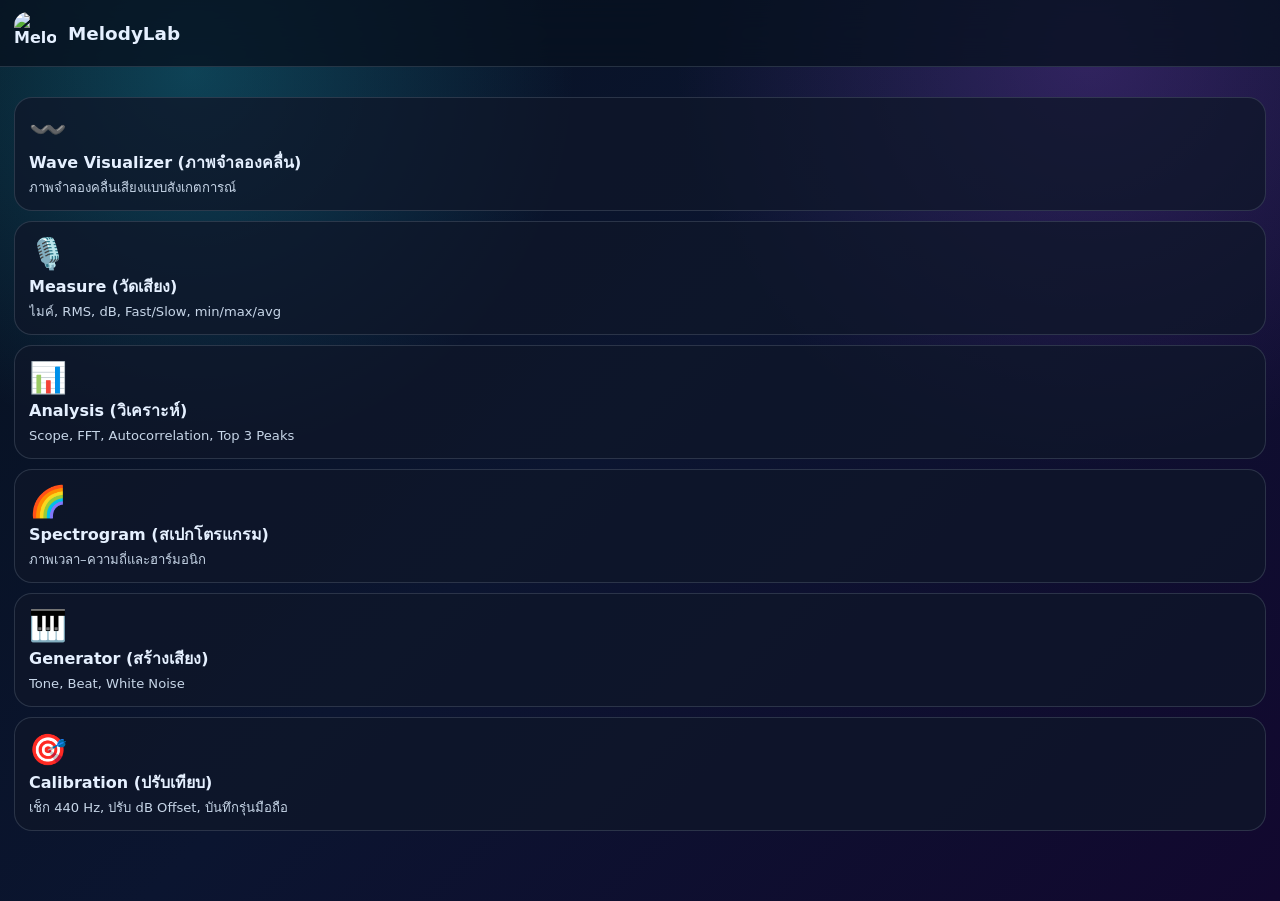
==== index.html @ 736d20c6 "Add files via upload" ====
<!DOCTYPE html><html lang="th"><head><meta charset="UTF-8"><meta name="viewport" content="width=device-width, initial-scale=1.0"><title>MelodyLab</title><meta name="description" content="MelodyLab ห้องทดลองเสียงและเก็บข้อมูล ด้วยมือถือ"><meta name="theme-color" content="#0f172a"><link rel="manifest" href="manifest.json"><link rel="icon" type="image/png" href="icon-192.png"><link rel="apple-touch-icon" href="icon-192.png"><link rel="stylesheet" href="style.css"></head><body class="homeOnly"><header><div class="wrap nav"><a class="brand" href="index.html"><img src="icon-192.png" alt="MelodyLab"><span>MelodyLab</span></a></div></header><main class="wrap"><section class="section homeMenu"><div class="menuGrid"><a class="menuItem" href="visualizer.html"><span class="icon">〰️</span><h3>Wave Visualizer (ภาพจำลองคลื่น)</h3><p>ภาพจำลองคลื่นเสียงแบบสังเกตการณ์</p></a><a class="menuItem" href="measure.html"><span class="icon">🎙️</span><h3>Measure (วัดเสียง)</h3><p>ไมค์, RMS, dB, Fast/Slow, min/max/avg</p></a><a class="menuItem" href="analysis.html"><span class="icon">📊</span><h3>Analysis (วิเคราะห์)</h3><p>Scope, FFT, Autocorrelation, Top 3 Peaks</p></a><a class="menuItem" href="spectrogram.html"><span class="icon">🌈</span><h3>Spectrogram (สเปกโตรแกรม)</h3><p>ภาพเวลา–ความถี่และฮาร์มอนิก</p></a><a class="menuItem" href="generator.html"><span class="icon">🎹</span><h3>Generator (สร้างเสียง)</h3><p>Tone, Beat, White Noise</p></a><a class="menuItem" href="calibration.html"><span class="icon">🎯</span><h3>Calibration (ปรับเทียบ)</h3><p>เช็ก 440 Hz, ปรับ dB Offset, บันทึกรุ่นมือถือ</p></a></div></section>
<section class="section" id="visualizer">
  <div class="sectionHead">
    <div>
      <h2>Sound Wave Visualizer (ภาพจำลองคลื่นเสียง)</h2>
      
    </div>
    <div class="actions">
      <button id="vizPlayBtn">เล่น</button>
      <button id="vizPauseBtn" class="secondary">หยุด</button>
      <button id="vizResetBtn" class="secondary">Reset</button>
      <button id="vizExportBtn" class="secondary">บันทึกภาพ PNG</button>
    </div>
  </div>
  <div class="visualizerGrid">
    <div class="card mainViz">
      <div class="vizModeBar">
        <button class="active" data-viz="longitudinal">Longitudinal</button>
        <button data-viz="pressure">Pressure</button>
        <button data-viz="displacementPressure">Displacement + Pressure</button>
        <button data-viz="speedSound">Speed of Sound Teaching</button>
        <button data-viz="superposition">Superposition</button>
        <button data-viz="beatsViz">Beats</button>
        <button data-viz="standingAir">Standing Wave</button>
        <button data-viz="resonanceViz">Resonance</button>
        <button data-viz="harmonicsViz">Harmonics / Timbre</button>
        <button data-viz="dopplerViz">Doppler</button>
      </div>
      <canvas id="visualizerCanvas" width="1200" height="520"></canvas>
      <div class="vizReadout">
        <div><label>Frequency f</label><b id="vizFreqOut">440 Hz</b></div>
        <div><label>Amplitude A</label><b id="vizAmpOut">0.70</b></div>
        <div><label>Wave Speed v</label><b id="vizSpeedOut">343 m/s</b></div>
        <div><label>Wavelength λ</label><b id="vizLambdaOut">0.78 m</b></div>
      </div>
    </div>

    <div class="card controlViz">
      <h3>Parameters</h3>
      <div class="field"><label>Frequency f (Hz)</label><input id="vizFreq" type="range" min="100" max="1000" step="10" value="440"></div>
      <div class="field"><label>Amplitude A</label><input id="vizAmp" type="range" min="0.1" max="1.0" step="0.05" value="0.70"></div>
      <div class="field"><label>Wave Speed v (m/s)</label><input id="vizSpeed" type="range" min="250" max="400" step="1" value="343"></div>
      <div class="field"><label>Phase / Time Speed</label><input id="vizTimeSpeed" type="range" min="0.1" max="3.0" step="0.1" value="1.0"></div>
      <div class="field"><label>Mode Setting</label>
        <select id="vizSubMode">
          <option value="closed">Air Column: closed-open</option>
          <option value="open">Air Column: open-open</option>
          <option value="sine">Timbre: sine</option>
          <option value="square">Timbre: square</option>
          <option value="sawtooth">Timbre: sawtooth</option>
        </select>
      </div>
      
    </div>
  </div>
</section>

<section class="section" id="measure"><div class="sectionHead"><div><h2><span id="micDot" class="statusDot"></span>Audio Measure & Settings (วัดเสียงและตั้งค่า)</h2><p class="sub">ตั้งค่าการวัด เลือก preset และบันทึกข้อมูลเสียงจริง</p></div></div><div class="card full"><div class="actions"><button id="startMic">🎙️ เปิดไมโครโฟน</button><button id="stopMic" class="secondary" disabled>หยุดไมค์</button><button id="captureBtn" class="good" disabled>บันทึกค่าปัจจุบัน</button><button id="autoLogBtn" class="secondary" disabled>เริ่ม Auto Log</button><button id="downloadBtn" class="secondary">ดาวน์โหลด CSV</button><button id="downloadExcelBtn" class="secondary">ดาวน์โหลด Excel</button><button id="clearBtn" class="warn">ล้างข้อมูล</button></div><p id="micStatus" class="note hidden"></p><div class="formGrid"><div class="field"><label>Preset การทดลอง</label><select id="preset"><option value="general">ทั่วไป</option><option value="tone">ส้อมเสียง/เสียงเดี่ยว</option><option value="voice">เสียงพูด</option><option value="beat">บีตส์</option><option value="resonance">ท่ออากาศ/การสั่นพ้อง</option><option value="doppler">ดอปเพลอร์</option><option value="environment">เสียงสิ่งแวดล้อม</option></select></div><div class="field"><label>ป้ายกำกับการทดลอง</label><input id="labelInput" placeholder="เช่น ส้อมเสียง 440 Hz"></div><div class="field"><label>Run / กลุ่มทดลอง</label><input id="runInput" value="Run 1"></div><div class="field teacherSetting"><label>FFT Size</label><select id="fftSize"><option>1024</option><option selected>2048</option><option>4096</option><option>8192</option></select></div><div class="field teacherSetting"><label>Smoothing</label><input id="smoothing" type="number" min="0" max="0.95" step="0.05" value="0.65"></div><div class="field"><label>Min Frequency (Hz)</label><input id="minFreq" type="number" value="50"></div><div class="field"><label>Max Frequency (Hz)</label><input id="maxFreq" type="number" value="5000"></div><div class="field"><label>dB Offset</label><input id="dbOffset" type="number" value="0" step="0.1"></div><div class="field"><label>dB Mode</label><select id="dbMode"><option value="fast">Fast</option><option value="slow">Slow</option></select></div><div class="field"><label>Auto Log Interval (s)</label><input id="logInterval" type="number" value="1" step="0.5"></div><div class="field"><label>History Length</label><input id="historyLength" type="number" value="220"></div></div></div><div class="readouts"><div class="readout"><label>ความถี่หลัก</label><strong id="mainFreqOut">-- Hz</strong></div><div class="readout"><label>FFT Peak</label><strong id="fftOut">-- Hz</strong></div><div class="readout"><label>Autocorrelation</label><strong id="autoOut">-- Hz</strong></div><div class="readout"><label>Period</label><strong id="periodOut">-- ms</strong></div><div class="readout"><label>dB</label><strong id="dbOut">-- dB</strong></div><div class="readout"><label>dB Min/Max/Avg</label><strong id="dbStatsOut">--</strong></div></div></section>
<section class="section" id="calibration">
  <div class="sectionHead">
    <div>
      <h2>Calibration Check (ตรวจสอบการปรับเทียบ)</h2>
      <p class="sub">ตรวจสอบความน่าเชื่อถือของมือถือแต่ละเครื่องก่อนเริ่มเก็บข้อมูลจริง</p>
    </div>
    <div class="actions">
      <button id="captureCalBtn" class="good" disabled>บันทึกผล Calibration</button>
      <button id="applyDbCalBtn" class="secondary">ตั้ง dB Offset จากค่าอ้างอิง</button>
      <button id="downloadCalBtn" class="secondary">ดาวน์โหลด Calibration CSV</button>
    </div>
  </div>
  <div class="grid">
    <div class="card side">
      <h3>1) ข้อมูลอุปกรณ์</h3>
      <div class="field"><label>รุ่นมือถือ</label><input id="deviceModel" placeholder="เช่น iPhone 13, Samsung A53"></div>
      <div class="field"><label>ระบบปฏิบัติการ</label><select id="deviceOS"><option>Android</option><option>iOS</option><option>อื่น ๆ</option></select></div>
      <div class="field"><label>เบราว์เซอร์</label><input id="browserName" placeholder="เช่น Chrome, Safari"></div>
      <div class="field"><label>ระยะห่างจากแหล่งเสียง</label><input id="calDistance" value="30 cm"></div>
      <p class="note compact">แนะนำให้ใช้มือถือเครื่องเดิมในแต่ละกลุ่มตลอดกิจกรรม และบันทึกข้อมูลอุปกรณ์ทุกครั้ง</p>
    </div>

    <div class="card side">
      <h3>2) เช็กความถี่อ้างอิง</h3>
      <div class="field"><label>Reference Frequency (Hz)</label><input id="refFreq" type="number" value="440" step="0.1"></div>
      <div class="field"><label>ค่าที่แอปอ่านได้ขณะนี้</label><input id="measuredFreqBox" readonly value="-- Hz"></div>
      <p>ความคลาดเคลื่อน: <span class="pill" id="freqErrorOut">--</span></p>
      <p class="small">ใช้กับ tone generator หรือส้อมเสียง เช่น 440 Hz เพื่อดูว่าเครื่องอ่านความถี่ใกล้เคียงเพียงใด</p>
    </div>

    <div class="card side">
      <h3>3) ปรับเทียบ dB Offset</h3>
      <div class="field"><label>Reference dB จากเครื่องอ้างอิง</label><input id="refDb" type="number" value="70" step="0.1"></div>
      <div class="field"><label>dB ที่แอปอ่านได้ขณะนี้</label><input id="measuredDbBox" readonly value="-- dB"></div>
      <p>Offset ที่ควรใช้: <span class="pill" id="dbCalOut">-- dB</span></p>
      <p class="small">ถ้าไม่มีเครื่องวัดเสียงจริง ให้ใช้ dB เพื่อเปรียบเทียบภายในกิจกรรมเดียวกันเท่านั้น</p>
    </div>

    <div class="card side">
      <h3>4) เสียงอ้างอิง 440 Hz</h3>
      <p class="sub">ใช้เปิดเสียงอ้างอิงเพื่อทดสอบมือถือแต่ละเครื่อง</p>
      <div class="actions"><button id="playCalTone">เล่น 440 Hz</button><button id="stopCalTone" class="secondary">หยุด</button></div>
      <p class="note compact">เปิดเสียงไม่ดังเกินไป และวางมือถือห่างจากลำโพงในระยะเท่ากันทุกกลุ่ม</p>
    </div>

    <div class="card full">
      <h3>Calibration Log</h3>
      <div class="tableWrap">
        <table>
          <thead><tr><th>เวลา</th><th>รุ่นมือถือ</th><th>OS</th><th>Browser</th><th>ระยะ</th><th>Ref Hz</th><th>Measured Hz</th><th>Error Hz</th><th>Error %</th><th>Ref dB</th><th>Measured dB</th><th>dB Offset</th></tr></thead>
          <tbody id="calBody"></tbody>
        </table>
      </div>
    </div>
  </div>
</section>

<section class="section" id="analysis"><div class="sectionHead"><div><h2>Acoustic Analysis (การวิเคราะห์เสียง)</h2><p class="sub">Scope, Spectrum, Autocorrelation, Frequency History, Peak Hold และ Top 3 Peaks</p></div><div class="actions"><button id="freezeBtn" class="secondary">Freeze Graph</button><button id="resetPeakBtn" class="secondary">Reset Peak Hold</button><button id="saveGraphsBtn" class="secondary">บันทึกกราฟ PNG</button></div></div><div class="grid"><div class="card wide"><h3>Audio Scope — รูปคลื่นตามเวลา</h3><canvas id="scopeCanvas" width="1000" height="260"></canvas></div><div class="card side"><h3>Audio Amplitude</h3><div class="meterBig" id="bigDb">--</div><p style="text-align:center"><span class="pill" id="dbLevel">รอการวัด</span></p><canvas id="ampCanvas" class="canvasSmall" width="600" height="200"></canvas></div><div class="card wide"><h3>Audio Spectrum — FFT + Peak Hold</h3><canvas id="spectrumCanvas" width="1000" height="260"></canvas></div><div class="card side"><h3>Top 3 Peaks</h3><p class="sub">ใช้กับเสียงหลายความถี่/ฮาร์มอนิก</p><ol id="topPeaks"><li>-- Hz</li><li>-- Hz</li><li>-- Hz</li></ol><h3>Audio Autocorrelation</h3><canvas id="autoCanvas" class="canvasSmall" width="600" height="200"></canvas></div><div class="card full"><h3>Frequency History</h3><canvas id="historyCanvas" width="1000" height="260"></canvas></div></div></section><section class="section" id="spectrogram"><div class="sectionHead"><div><h2>Spectrogram View (มุมมองสเปกโตรแกรม)</h2><p class="sub">ภาพเวลา–ความถี่ ใช้ดูฮาร์มอนิก เสียงพูด เครื่องดนตรี และดอปเพลอร์</p></div></div><div class="card full"><canvas id="spectrogramCanvas" class="spectrogram" width="1200" height="320"></canvas><p class="small">สีสว่าง = พลังงานเสียงมากในย่านความถี่นั้น</p></div></section><section class="section" id="generator"><div class="sectionHead"><div><h2>Signal Generator & Simulation (สร้างสัญญาณและการจำลอง)</h2><p class="sub">สร้างเสียงเพื่อใช้ทดลองและให้เครื่องมือวิเคราะห์ตรวจจับ</p></div></div><div class="grid"><div class="card third"><h3>🎹 Tone Generator</h3><div class="field"><label>ความถี่ (Hz)</label><input id="toneFreq" type="number" value="440"></div><div class="field"><label>ความดัง</label><input id="toneVol" type="range" min="0" max="0.35" step="0.01" value="0.06"></div><div class="field"><label>ชนิดคลื่น</label><select id="toneType"><option>sine</option><option>square</option><option>triangle</option><option>sawtooth</option></select></div><div class="actions"><button id="playTone">เล่น</button><button id="stopTone" class="secondary">หยุด</button></div></div><div class="card third"><h3>🎵 Beat Generator</h3><div class="field"><label>f₁ (Hz)</label><input id="beatF1" type="number" value="440"></div><div class="field"><label>f₂ (Hz)</label><input id="beatF2" type="number" value="444"></div><div class="field"><label>ความดัง</label><input id="beatVol" type="range" min="0" max="0.35" step="0.01" value="0.06"></div><p>Beat Frequency: <span class="pill" id="beatOut">-- Hz</span></p><canvas id="beatCanvas" class="canvasSmall" width="600" height="200"></canvas><div class="actions"><button id="playBeat">เล่น</button><button id="stopBeat" class="secondary">หยุด</button></div></div><div class="card third"><h3>🌫️ White Noise</h3><p class="sub">ใช้กับกิจกรรมการสั่นพ้องและการตอบสนองของท่อ/ขวด</p><div class="field"><label>ความดัง Noise</label><input id="noiseVol" type="range" min="0" max="0.25" step="0.01" value="0.03"></div><div class="actions"><button id="playNoise">เล่น</button><button id="stopNoise" class="secondary">หยุด</button></div><p class="note compact">ควรเปิดเสียงเบาและไม่จ่อหูนักเรียน</p></div></div></section><section class="section" id="resonance"><div class="sectionHead"><div><h2>Standing Wave & Resonance (คลื่นนิ่งและการสั่นพ้อง)</h2><p class="sub">เครื่องมือช่วยออกแบบการทดลองคลื่นนิ่งและการสั่นพ้องในท่ออากาศ</p></div></div><div class="grid"><div class="card side"><h3>ตั้งค่าท่อ</h3><div class="field"><label>ชนิดท่อ</label><select id="resMode"><option value="closed">ท่อปลายปิด 1 ด้าน</option><option value="open">ท่อปลายเปิด 2 ด้าน</option></select></div><div class="field"><label>อัตราเร็วเสียง v (m/s)</label><input id="resV" type="number" value="343"></div><div class="field"><label>ความยาวท่อ L (m)</label><input id="resL" type="number" value="0.25" step="0.01"></div><p>ความถี่มูลฐาน: <span class="pill" id="resOut">-- Hz</span></p><p>ฮาร์มอนิกที่คาดได้: <span class="pill" id="harmonicsOut">--</span></p></div><div class="card wide"><h3>Resonance Peaks — ค่าที่คาดจากทฤษฎี</h3><canvas id="resonanceCanvas" width="1000" height="260"></canvas></div></div></section><section class="section" id="session"><div class="sectionHead"><div><h2>Data Export Center (ศูนย์ส่งออกข้อมูล)</h2><p class="sub">บันทึกข้อมูลดิบ เลือกคอลัมน์ และส่งออก CSV/Excel เพื่อให้นักเรียนนำไปวิเคราะห์เอง</p></div><div class="actions"><button id="saveSettingsBtn" class="secondary">Save Settings</button><button id="resetSettingsBtn" class="secondary">Reset Settings</button><button id="configLinkBtn" class="secondary">Copy Config Link</button></div></div><div class="grid"><div class="card full"><h3>เลือกคอลัมน์ Export</h3><div class="toggle" id="columnToggles"></div></div><div class="card full"><h3>Data Log</h3><div class="tableWrap"><table><thead><tr id="logHead"></tr></thead><tbody id="logBody"></tbody></table></div></div></div></section></main><script src="app.js"></script></body></html>
---- style.css ----
:root{--bg:#06111f;--panel:#0f172a;--text:#e5f0ff;--muted:#9fb3c8;--line:rgba(148,163,184,.22);--cyan:#22d3ee;--blue:#3b82f6;--purple:#a855f7;--green:#34d399;--yellow:#fbbf24;--red:#fb7185;--radius:22px}*{box-sizing:border-box}html{scroll-behavior:smooth}body{margin:0;font-family:"Sarabun","Noto Sans Thai",system-ui,-apple-system,BlinkMacSystemFont,"Segoe UI",sans-serif;color:var(--text);background:radial-gradient(circle at 15% 8%,rgba(34,211,238,.25),transparent 28%),radial-gradient(circle at 85% 6%,rgba(168,85,247,.24),transparent 30%),linear-gradient(135deg,#06111f 0%,#0b1530 48%,#12082f 100%);min-height:100vh}a{color:inherit}.wrap{width:min(1280px,calc(100% - 28px));margin:0 auto}header{position:sticky;top:0;z-index:60;backdrop-filter:blur(18px);background:rgba(7,17,31,.78);border-bottom:1px solid var(--line)}.nav{display:flex;align-items:center;justify-content:space-between;gap:12px;padding:12px 0}.brand{display:flex;align-items:center;gap:12px;font-weight:900;text-decoration:none}.brand img{width:42px;height:42px;border-radius:14px}.brand span{font-size:1.15rem}.navlinks{display:flex;gap:7px;flex-wrap:wrap;justify-content:flex-end}.navlinks a{text-decoration:none;padding:8px 10px;border:1px solid transparent;border-radius:999px;color:#c7d6e8;font-size:.88rem}.navlinks a:hover{border-color:var(--line);background:rgba(255,255,255,.06)}.hero{padding:30px 0 16px}.badge{display:inline-flex;align-items:center;gap:8px;border:1px solid rgba(34,211,238,.34);background:rgba(34,211,238,.08);color:#bdf6ff;border-radius:999px;padding:8px 12px;font-weight:800}h1{font-size:clamp(2rem,4.5vw,4.2rem);line-height:1.04;margin:14px 0 10px}h2{font-size:clamp(1.3rem,2.4vw,2rem);margin:0 0 6px}h3{margin:0 0 10px;font-size:1.13rem}.grad{background:linear-gradient(90deg,var(--cyan),#93c5fd,#f0abfc);-webkit-background-clip:text;background-clip:text;color:transparent}.lead{font-size:1.03rem;color:#c9d7e8;line-height:1.7;margin:0 0 12px}.sub,.small{color:var(--muted);line-height:1.6}.section{padding:16px 0}.sectionHead{display:flex;align-items:end;justify-content:space-between;gap:14px;margin-bottom:10px}.grid{display:grid;grid-template-columns:repeat(12,1fr);gap:14px}.card{grid-column:span 6;border:1px solid var(--line);background:linear-gradient(180deg,rgba(255,255,255,.08),rgba(255,255,255,.035));border-radius:var(--radius);padding:16px;box-shadow:0 14px 42px rgba(0,0,0,.22)}.card.full{grid-column:1/-1}.card.wide{grid-column:span 8}.card.side{grid-column:span 4}.card.third{grid-column:span 4}.actions{display:flex;gap:9px;flex-wrap:wrap;align-items:center}button,.btn{border:none;cursor:pointer;font:inherit;font-weight:850;border-radius:13px;padding:11px 14px;color:white;background:linear-gradient(135deg,var(--blue),var(--purple));box-shadow:0 12px 28px rgba(59,130,246,.22);text-decoration:none;display:inline-flex;align-items:center;gap:7px}button.secondary{background:rgba(255,255,255,.07);border:1px solid var(--line);box-shadow:none;color:#dbeafe}button.good{background:linear-gradient(135deg,#10b981,#22c55e)}button.warn{background:linear-gradient(135deg,#f97316,#ef4444)}button:disabled{opacity:.55;cursor:not-allowed}.menuGrid{display:grid;grid-template-columns:repeat(5,1fr);gap:12px;margin-top:10px}.menuItem{display:block;text-decoration:none;border:1px solid var(--line);background:rgba(15,23,42,.76);border-radius:20px;padding:16px;transition:.18s}.menuItem:hover{transform:translateY(-3px);border-color:rgba(34,211,238,.42)}.menuItem .icon{font-size:1.7rem;display:block;margin-bottom:6px}.menuItem p{color:#c7d6e8;line-height:1.55;margin:0;font-size:.92rem}canvas{width:100%;height:220px;background:#020617;border:1px solid rgba(148,163,184,.18);border-radius:16px;display:block}.canvasSmall{height:160px}.spectrogram{height:280px}.readouts{display:grid;grid-template-columns:repeat(6,1fr);gap:9px;margin:10px 0}.readout{padding:11px;border-radius:15px;background:rgba(2,6,23,.55);border:1px solid var(--line)}.readout label{font-size:.8rem;color:var(--muted);display:block}.readout strong{font-size:1.08rem}input,textarea,select{width:100%;border:1px solid var(--line);border-radius:12px;padding:10px 11px;background:rgba(2,6,23,.5);color:#e5f0ff;font:inherit;outline:none}.field label{display:block;margin:0 0 6px;color:#b8c7dc;font-weight:750;font-size:.92rem}.formGrid{display:grid;grid-template-columns:repeat(4,1fr);gap:10px}.pill{display:inline-flex;border-radius:999px;padding:5px 9px;background:rgba(34,211,238,.1);color:#cffafe;font-weight:850}.note{border-left:4px solid var(--cyan);padding:11px 13px;border-radius:13px;background:rgba(34,211,238,.08);color:#d8f7ff;line-height:1.65}.statusDot{display:inline-block;width:10px;height:10px;border-radius:50%;background:#64748b;margin-right:8px}.statusDot.on{background:#34d399;box-shadow:0 0 18px rgba(52,211,153,.7)}.tableWrap{overflow:auto;border:1px solid var(--line);border-radius:16px}table{width:100%;border-collapse:collapse}th,td{padding:9px 10px;border-bottom:1px solid var(--line);text-align:left;vertical-align:top;white-space:nowrap}th{background:rgba(34,211,238,.08);color:#cffafe}td{color:#d6e4f7}.meterBig{font-size:clamp(2rem,5vw,4.2rem);font-weight:900;line-height:1;text-align:center}.footer{padding:34px 0 46px;color:#9fb3c8;text-align:center}.toggle{display:flex;gap:7px;flex-wrap:wrap}.toggle button{padding:8px 11px}.toggle button.active{background:linear-gradient(135deg,var(--blue),var(--purple));border:none}.compact{font-size:.9rem}.hidden{display:none!important}@media(max-width:1100px){.menuGrid{grid-template-columns:1fr 1fr}.card,.card.wide,.card.side,.card.third{grid-column:1/-1}.readouts,.formGrid{grid-template-columns:1fr 1fr}.nav{align-items:flex-start;flex-direction:column}.navlinks{justify-content:flex-start}}@media(max-width:660px){.menuGrid{grid-template-columns:1fr}.readouts,.formGrid{grid-template-columns:1fr}canvas{height:190px}.spectrogram{height:230px}}
.visualizerGrid{display:grid;grid-template-columns:repeat(12,1fr);gap:14px}
.visualizerGrid .mainViz{grid-column:span 8}
.visualizerGrid .controlViz{grid-column:span 4}
.vizModeBar{display:flex;gap:8px;flex-wrap:wrap;margin:10px 0}
.vizModeBar button{padding:8px 10px;font-size:.92rem}
.vizModeBar button.active{background:linear-gradient(135deg,var(--blue),var(--purple));border:none}
.vizReadout{display:grid;grid-template-columns:repeat(4,1fr);gap:8px;margin-top:10px}
.vizReadout div{border:1px solid var(--line);background:rgba(2,6,23,.55);border-radius:12px;padding:10px}
.vizReadout label{display:block;color:var(--muted);font-size:.78rem}
.vizReadout b{font-size:1rem}
@media(max-width:1100px){.visualizerGrid .mainViz,.visualizerGrid .controlViz{grid-column:1/-1}.vizReadout{grid-template-columns:1fr 1fr}}
@media(max-width:660px){.vizReadout{grid-template-columns:1fr}}

.cleanHero{
  padding:8px 0 0;
  min-height:0;
}
.cleanHero:empty{
  display:none;
}


/* v5.8 clean home header */
.nav{
  justify-content:flex-start !important;
}
.navlinks{
  display:none !important;
}
.brand{
  gap:12px;
}
.brand span{
  max-width:none;
}

/* ให้หน้าแรกเป็นหน้าเมนูหลักแบบจบใน 1 หน้าจอมากขึ้น */
.homeMenu{
  min-height: calc(100vh - 110px);
  padding-top: 14px;
  padding-bottom: 22px;
  display:block;
}

.homeMenu .menuGrid{
  align-content:start;
}

/* ลดระยะบนลงเล็กน้อยให้เหมือนภาพ */
main.wrap{
  padding-top: 10px;
}


/* v5.9 phyphox-style page navigation */
.homeOnly main > section:not(.homeMenu){
  display:none !important;
}
.homeOnly .homeMenu{
  min-height:calc(100vh - 110px);
  padding-top:18px;
}
.detailPage main > section{
  display:none !important;
}
.detailPage main > section.activeDetail{
  display:block !important;
  min-height:calc(100vh - 90px);
  padding-top:18px;
}
.detailPage .detailNav{
  gap:10px;
}
.backBtn{
  width:42px;
  height:42px;
  border:0;
  border-radius:999px;
  background:rgba(255,255,255,.08);
  color:#eaf6ff;
  font-size:26px;
  line-height:1;
  cursor:pointer;
}
.backBtn:hover{
  background:rgba(255,255,255,.14);
}
.detailPage .brand span{
  font-size:1.08rem;
}
.detailPage .brand img{
  width:40px;
  height:40px;
}
.detailPage .menuGrid,
.detailPage .homeMenu{
  display:none !important;
}
@media(max-width:760px){
  .detailPage .brand span{
    font-size:.96rem;
    line-height:1.25;
  }
  .backBtn{
    width:38px;
    height:38px;
    font-size:24px;
  }
}


/* v5.10 embedded export */
.localExportCard{
  margin-top:14px;
}
.localExportCard .sub{
  margin-top:0;
}
.localLogWrap{
  margin-top:12px;
  max-height:260px;
}


/* v5.11 topic-by-topic workflow */
.topicByTopicNote{
  margin:0 0 14px;
  padding:10px 14px;
  border-radius:14px;
  border:1px solid rgba(34,211,238,.35);
  background:rgba(34,211,238,.08);
  color:#d8f7ff;
  font-weight:700;
}
.localExportCard h3{
  margin-bottom:6px;
}
.localExportCard .localLogWrap{
  margin-top:12px;
}


/* v5.12 Mobile-fit home layout */
.homeOnly .homeMenu{
  min-height:calc(100dvh - 76px);
  height:calc(100dvh - 76px);
  overflow:hidden;
  padding-top:10px;
  padding-bottom:10px;
}
.homeOnly .topicByTopicNote{
  margin:0 0 10px;
  padding:8px 12px;
  font-size:.88rem;
  line-height:1.35;
}
.homeOnly .menuGrid{
  display:grid;
  grid-template-columns:repeat(4,minmax(0,1fr));
  gap:10px;
  align-content:start;
}
.homeOnly .menuItem{
  min-height:118px;
  padding:14px;
  border-radius:18px;
}
.homeOnly .menuItem .icon{
  font-size:1.9rem;
  margin-bottom:6px;
}
.homeOnly .menuItem h3{
  font-size:1rem;
  line-height:1.18;
  margin:0 0 6px;
}
.homeOnly .menuItem p{
  font-size:.82rem;
  line-height:1.3;
  margin:0;
  display:-webkit-box;
  -webkit-line-clamp:2;
  -webkit-box-orient:vertical;
  overflow:hidden;
}

@media(max-width:760px){
  .homeOnly header .nav{
    padding-top:8px;
    padding-bottom:8px;
  }
  .homeOnly .brand img{
    width:34px;
    height:34px;
    border-radius:10px;
  }
  .homeOnly .brand span{
    font-size:.95rem;
  }
  .homeOnly main.wrap{
    padding-top:4px;
  }
  .homeOnly .homeMenu{
    min-height:calc(100dvh - 58px);
    height:calc(100dvh - 58px);
    padding-top:6px;
    padding-bottom:8px;
  }
  .homeOnly .topicByTopicNote{
    margin:0 0 6px;
    padding:6px 8px;
    font-size:.70rem;
    line-height:1.25;
    border-radius:10px;
  }
  .homeOnly .menuGrid{
    grid-template-columns:repeat(2,minmax(0,1fr));
    gap:7px;
  }
  .homeOnly .menuItem{
    min-height:74px;
    padding:7px 8px;
    border-radius:12px;
  }
  .homeOnly .menuItem .icon{
    font-size:1.25rem;
    margin-bottom:2px;
  }
  .homeOnly .menuItem h3{
    font-size:.78rem;
    line-height:1.12;
    margin:0 0 2px;
  }
  .homeOnly .menuItem p{
    font-size:.62rem;
    line-height:1.12;
    -webkit-line-clamp:2;
  }
}

@media(max-width:380px){
  .homeOnly .topicByTopicNote{
    font-size:.66rem;
    padding:5px 7px;
  }
  .homeOnly .menuGrid{
    gap:6px;
  }
  .homeOnly .menuItem{
    min-height:68px;
    padding:6px 7px;
  }
  .homeOnly .menuItem .icon{
    font-size:1.15rem;
  }
  .homeOnly .menuItem h3{
    font-size:.72rem;
  }
  .homeOnly .menuItem p{
    font-size:.58rem;
  }
}

.homeOnly .menuItem{
    min-height:69px;
  }
}

.homeOnly .menuItem p{
    display:none;
  }
}


/* v5.13 MelodyLab branding */
.topicByTopicNote b{
  font-size:1.02em;
}
.topicByTopicNote span{
  opacity:.9;
  font-weight:600;
}


/* v5.14 orientation-consistent mobile layout */
/* ใช้ layout เดียวกันทั้งมือถือแนวตั้งและแนวนอน ลดปัญหาค่าหรือข้อมูลที่แสดงไม่ตรงกัน */
@media (hover:none) and (pointer:coarse), (max-width:900px){
  .homeOnly .homeMenu{
    height:auto !important;
    min-height:calc(100dvh - 58px);
    overflow:visible !important;
    padding-top:6px;
    padding-bottom:10px;
  }

  .homeOnly .topicByTopicNote{
    display:block !important;
    margin:0 0 6px;
    padding:6px 8px;
    font-size:.70rem;
    line-height:1.25;
    border-radius:10px;
  }

  .homeOnly .menuGrid{
    grid-template-columns:repeat(2,minmax(0,1fr)) !important;
    gap:7px !important;
  }

  .homeOnly .menuItem{
    min-height:74px !important;
    padding:7px 8px !important;
    border-radius:12px !important;
  }

  .homeOnly .menuItem .icon{
    font-size:1.25rem !important;
    margin-bottom:2px !important;
  }

  .homeOnly .menuItem h3{
    font-size:.78rem !important;
    line-height:1.12 !important;
    margin:0 0 2px !important;
  }

  .homeOnly .menuItem p{
    display:-webkit-box !important;
    font-size:.62rem !important;
    line-height:1.12 !important;
    -webkit-line-clamp:2 !important;
    -webkit-box-orient:vertical !important;
    overflow:hidden !important;
  }

  .readouts,
  .formGrid,
  .vizReadout{
    grid-template-columns:repeat(2,minmax(0,1fr)) !important;
  }
}

/* มือถือแนวนอน: ใช้สัดส่วนเดียวกับแนวตั้ง แต่ลดความสูงการ์ดเล็กน้อยโดยไม่ซ่อนข้อมูลสำคัญ */
@media (orientation: landscape) and (hover:none) and (pointer:coarse){
  .homeOnly header .nav{
    padding-top:6px;
    padding-bottom:6px;
  }

  .homeOnly .brand img{
    width:32px;
    height:32px;
  }

  .homeOnly .brand span{
    font-size:.92rem;
  }

  .homeOnly .topicByTopicNote{
    font-size:.66rem;
    padding:5px 8px;
    margin-bottom:5px;
  }

  .homeOnly .menuGrid{
    grid-template-columns:repeat(2,minmax(0,1fr)) !important;
    gap:6px !important;
  }

  .homeOnly .menuItem{
    min-height:62px !important;
    padding:6px 8px !important;
  }

  .homeOnly .menuItem .icon{
    font-size:1.10rem !important;
    margin-bottom:1px !important;
  }

  .homeOnly .menuItem h3{
    font-size:.70rem !important;
    line-height:1.08 !important;
  }

  .homeOnly .menuItem p{
    display:-webkit-box !important;
    font-size:.54rem !important;
    line-height:1.08 !important;
    -webkit-line-clamp:2 !important;
  }
}

/* หน้าทดลอง: ให้ canvas และตารางอ่านได้สม่ำเสมอเมื่อหมุนจอ */
@media (max-width:900px){
  canvas{
    max-width:100%;
  }
  .visualizerGrid .mainViz,
  .visualizerGrid .controlViz,
  .card,
  .card.wide,
  .card.side,
  .card.third,
  .card.quarter{
    grid-column:1/-1;
  }
}


/* v5.15 clean home text */
.footer{
  display:none !important;
}
.topicByTopicNote{
  display:none !important;
}


/* v5.16 home one-column layout */
.homeOnly .menuGrid{
  grid-template-columns: 1fr !important;
}
.homeOnly .menuItem{
  width: 100%;
}

/* มือถือและจอเล็ก: ให้เรียงลงมา 1 คอลัมน์ชัดเจน */
@media (max-width: 900px){
  .homeOnly .menuGrid{
    grid-template-columns: 1fr !important;
    gap: 10px !important;
  }
  .homeOnly .menuItem{
    min-height: 88px !important;
    padding: 10px 12px !important;
  }
  .homeOnly .menuItem .icon{
    font-size: 1.35rem !important;
  }
  .homeOnly .menuItem h3{
    font-size: .9rem !important;
    line-height: 1.18 !important;
    margin-bottom: 4px !important;
  }
  .homeOnly .menuItem p{
    font-size: .72rem !important;
    line-height: 1.2 !important;
    display: -webkit-box !important;
    -webkit-line-clamp: 2 !important;
    -webkit-box-orient: vertical !important;
    overflow: hidden !important;
  }
  .homeOnly .homeMenu{
    height: auto !important;
    overflow: visible !important;
  }
}


/* v5.17 visualizer subpages */
.visualizerMenuPage .visualizerSubGrid{
  grid-template-columns:1fr !important;
  gap:10px !important;
}
.visualizerMenuPage .vizSubItem{
  min-height:88px !important;
  padding:12px 14px !important;
}
.visualizerMenuPage .vizSubItem .icon{
  font-size:1.35rem !important;
}
.visualizerMenuPage .vizSubItem h3{
  font-size:.98rem !important;
  line-height:1.18 !important;
}
.visualizerMenuPage .vizSubItem p{
  font-size:.78rem !important;
  line-height:1.25 !important;
}
.vizSingleModeLabel{
  display:inline-flex;
  align-items:center;
  gap:8px;
  padding:8px 12px;
  margin-bottom:10px;
  border-radius:14px;
  background:rgba(99,102,241,.18);
  border:1px solid rgba(129,140,248,.35);
  color:#eaf2ff;
  font-weight:800;
}
.visualizerSinglePage .visualizerGrid{
  grid-template-columns:1fr !important;
}
.visualizerSinglePage .mainViz,
.visualizerSinglePage .controlViz{
  grid-column:1/-1 !important;
}
@media(min-width:900px){
  .visualizerSinglePage .visualizerGrid{
    grid-template-columns:2fr 1fr !important;
  }
  .visualizerSinglePage .mainViz{
    grid-column:span 2 !important;
  }
  .visualizerSinglePage .controlViz{
    grid-column:span 1 !important;
  }
}






/* v5.19 visualizer real player bar */
.visualizerSinglePage .sectionHead .actions{
  display:none !important;
}
.vizPlayerBar{
  display:grid;
  grid-template-columns:1fr auto 1fr;
  align-items:center;
  gap:10px;
  margin:14px 0 6px;
  padding:10px 14px;
  border-radius:18px;
  background:linear-gradient(180deg,rgba(8,12,24,.96),rgba(18,25,42,.96));
  border:1px solid rgba(148,163,184,.18);
  box-shadow:inset 0 1px 0 rgba(255,255,255,.06), 0 10px 24px rgba(0,0,0,.18);
}
.playerCluster{
  display:flex;
  align-items:center;
}
.playerLeft{
  justify-content:flex-start;
}
.playerCenter{
  justify-content:center;
  gap:12px;
}
.playerRight{
  justify-content:flex-end;
}
.playerNow{
  color:#dbe8ff;
  font-size:.86rem;
  font-weight:800;
  letter-spacing:.02em;
  opacity:.92;
}
.mediaBtn,
.mediaUtilityBtn{
  border:0;
  cursor:pointer;
  transition:transform .15s ease, filter .15s ease, opacity .15s ease, background .15s ease;
}
.mediaBtn:hover,
.mediaUtilityBtn:hover{
  transform:translateY(-1px);
  filter:brightness(1.06);
}
.mediaBtn:active,
.mediaUtilityBtn:active{
  transform:translateY(0);
}
.mediaBtn{
  width:46px;
  height:46px;
  border-radius:999px;
  display:inline-flex;
  align-items:center;
  justify-content:center;
  color:#edf4ff;
  box-shadow:inset 0 1px 0 rgba(255,255,255,.07);
}
.mediaGhost{
  background:rgba(255,255,255,.08);
  border:1px solid rgba(148,163,184,.22);
}
.mediaPlay{
  width:58px;
  height:58px;
  background:linear-gradient(135deg,#6d7dff,#8b5cf6);
  color:#fff;
  box-shadow:0 10px 18px rgba(91,99,255,.25), inset 0 1px 0 rgba(255,255,255,.2);
}
.mediaUtilityBtn{
  min-width:84px;
  height:40px;
  border-radius:999px;
  padding:0 14px;
  display:inline-flex;
  align-items:center;
  justify-content:center;
  gap:8px;
  background:rgba(255,255,255,.08);
  border:1px solid rgba(148,163,184,.22);
  color:#edf4ff;
  font-weight:800;
}
.mediaIcon{
  font-size:1.08rem;
  line-height:1;
}
.mediaPlay .mediaIcon{
  font-size:1.25rem;
  margin-left:2px;
}
.mediaLabel{
  font-size:.82rem;
  line-height:1;
}
.vizPlayerMeta{
  margin:0 0 12px;
}
.vizPlayerTrack{
  display:flex;
  align-items:center;
  gap:10px;
  padding:0 6px;
  color:#b8c8df;
  font-size:.76rem;
}
.trackDot{
  width:9px;
  height:9px;
  border-radius:999px;
  background:#8b5cf6;
  box-shadow:0 0 0 4px rgba(139,92,246,.16);
  flex:0 0 auto;
}
.trackLine{
  height:4px;
  border-radius:999px;
  flex:1 1 auto;
  background:linear-gradient(90deg,#6d7dff 0%, #8b5cf6 52%, rgba(255,255,255,.16) 52%, rgba(255,255,255,.10) 100%);
}
.trackTime{
  flex:0 0 auto;
  font-weight:700;
  opacity:.9;
}
@media (max-width: 760px){
  .vizPlayerBar{
    grid-template-columns:1fr;
    gap:10px;
    padding:10px 12px;
  }
  .playerLeft,
  .playerCenter,
  .playerRight{
    justify-content:center;
  }
  .playerCenter{
    order:1;
  }
  .playerLeft{
    order:0;
  }
  .playerRight{
    order:2;
  }
  .playerNow{
    font-size:.8rem;
  }
  .mediaBtn{
    width:42px;
    height:42px;
  }
  .mediaPlay{
    width:54px;
    height:54px;
  }
  .mediaUtilityBtn{
    min-width:88px;
    height:38px;
  }
  .vizPlayerTrack{
    padding:0 2px;
    font-size:.72rem;
  }
}


/* v5.19.2 final player styling matching actual HTML */
.visualizerSinglePage .sectionHead .actions{
  display:none !important;
}
.visualizerSinglePage .vizPlayerBar{
  display:grid;
  grid-template-columns:1fr;
  align-items:center;
  gap:10px;
  margin:14px 0 4px;
  padding:12px 14px;
  border-radius:18px;
  background:linear-gradient(180deg,rgba(8,12,24,.96),rgba(18,25,42,.96));
  border:1px solid rgba(148,163,184,.18);
  box-shadow:inset 0 1px 0 rgba(255,255,255,.06), 0 10px 24px rgba(0,0,0,.18);
}
.visualizerSinglePage .playerLeft{
  display:flex;
  justify-content:center;
  align-items:center;
}
.visualizerSinglePage .playerCenter{
  display:flex;
  justify-content:center;
  align-items:center;
  gap:12px;
  flex-wrap:wrap;
}
.visualizerSinglePage .playerNow{
  color:#dbe8ff;
  font-size:.86rem;
  font-weight:800;
  letter-spacing:.02em;
  opacity:.92;
}
.visualizerSinglePage .playerBtn{
  display:inline-flex;
  align-items:center;
  justify-content:center;
  gap:7px;
  min-width:78px;
  height:42px;
  padding:0 14px;
  border-radius:999px;
  border:1px solid rgba(148,163,184,.22);
  background:rgba(255,255,255,.08);
  color:#edf4ff;
  font-weight:800;
  cursor:pointer;
  transition:transform .15s ease, filter .15s ease, opacity .15s ease, background .15s ease;
  box-shadow:inset 0 1px 0 rgba(255,255,255,.06);
}
.visualizerSinglePage .playerBtn:hover{
  transform:translateY(-1px);
  filter:brightness(1.06);
  background:rgba(255,255,255,.11);
}
.visualizerSinglePage .playerBtn:active{
  transform:translateY(0);
}
.visualizerSinglePage .playerPrimary{
  min-width:92px;
  height:52px;
  background:linear-gradient(135deg,#6d7dff,#8b5cf6);
  border-color:transparent;
  color:#fff;
  box-shadow:0 10px 18px rgba(91,99,255,.25), inset 0 1px 0 rgba(255,255,255,.2);
}
.visualizerSinglePage .playerExportBtn{
  background:rgba(255,255,255,.06);
}
.visualizerSinglePage .playerIcon{
  font-size:1.02rem;
  line-height:1;
}
.visualizerSinglePage .playerPrimary .playerIcon{
  font-size:1.18rem;
  margin-left:2px;
}
.visualizerSinglePage .playerText{
  font-size:.82rem;
  line-height:1;
}
.visualizerSinglePage .vizPlayerMeta{
  margin:0 0 12px;
}
.visualizerSinglePage .vizPlayerTrack{
  display:flex;
  align-items:center;
  gap:10px;
  padding:0 6px;
  color:#b8c8df;
  font-size:.76rem;
}
.visualizerSinglePage .trackDot{
  width:9px;
  height:9px;
  border-radius:999px;
  background:#8b5cf6;
  box-shadow:0 0 0 4px rgba(139,92,246,.16);
  flex:0 0 auto;
}
.visualizerSinglePage .trackLine{
  height:4px;
  border-radius:999px;
  flex:1 1 auto;
  background:linear-gradient(90deg,#6d7dff 0%, #8b5cf6 52%, rgba(255,255,255,.16) 52%, rgba(255,255,255,.10) 100%);
}
.visualizerSinglePage .trackTime{
  flex:0 0 auto;
  font-weight:700;
  opacity:.9;
}
@media (max-width:760px){
  .visualizerSinglePage .vizPlayerBar{
    padding:10px 12px;
  }
  .visualizerSinglePage .playerCenter{
    gap:8px;
  }
  .visualizerSinglePage .playerBtn{
    min-width:70px;
    height:40px;
    padding:0 10px;
  }
  .visualizerSinglePage .playerPrimary{
    min-width:84px;
    height:48px;
  }
  .visualizerSinglePage .playerText{
    font-size:.76rem;
  }
  .visualizerSinglePage .vizPlayerTrack{
    padding:0 2px;
    font-size:.72rem;
  }
}


/* v5.20 visualizer icon-only player */
.visualizerSinglePage .playerBtn{
  min-width:46px !important;
  width:46px;
  height:46px;
  padding:0 !important;
  gap:0 !important;
}
.visualizerSinglePage .playerPrimary{
  min-width:58px !important;
  width:58px;
  height:58px;
}
.visualizerSinglePage .playerExportBtn{
  min-width:46px !important;
  width:46px;
  height:46px;
  padding:0 !important;
}
.visualizerSinglePage .playerText,
.visualizerSinglePage .mediaLabel{
  display:none !important;
}
.visualizerSinglePage .playerIcon{
  font-size:1.15rem !important;
}
.visualizerSinglePage .playerPrimary .playerIcon{
  font-size:1.28rem !important;
}
@media (max-width:760px){
  .visualizerSinglePage .playerBtn{
    min-width:42px !important;
    width:42px;
    height:42px;
  }
  .visualizerSinglePage .playerPrimary{
    min-width:52px !important;
    width:52px;
    height:52px;
  }
  .visualizerSinglePage .playerExportBtn{
    min-width:42px !important;
    width:42px;
    height:42px;
  }
}


/* v5.21 visualizer portrait-landscape optimized */
.visualizerSinglePage .sectionHead{
  margin-bottom: 10px;
}
.visualizerSinglePage .visualizerGrid{
  gap: 12px;
}
.visualizerSinglePage .mainViz canvas{
  display: block;
  width: 100%;
  border-radius: 14px;
}
.visualizerSinglePage .vizReadout{
  grid-template-columns: repeat(2, minmax(0, 1fr)) !important;
  gap: 8px !important;
}
.visualizerSinglePage .controlViz .formGrid,
.visualizerSinglePage .controlViz .readouts,
.visualizerSinglePage .controlViz .vizReadout{
  gap: 8px !important;
}
.visualizerSinglePage .controlViz .field label{
  font-size: .82rem;
}
.visualizerSinglePage .controlViz .field input,
.visualizerSinglePage .controlViz .field select{
  min-height: 40px;
}
.visualizerSinglePage .vizPlayerBar{
  margin-top: 10px;
}
.visualizerSinglePage .vizPlayerMeta{
  margin-bottom: 10px;
}

/* มือถือแนวตั้ง: เรียงลงมาเป็นขั้นตอน */
@media (max-width: 760px) and (orientation: portrait){
  .visualizerSinglePage .detailNav{
    padding-top: 8px;
    padding-bottom: 8px;
  }
  .visualizerSinglePage main.wrap{
    padding-top: 6px;
  }
  .visualizerSinglePage .visualizerGrid{
    grid-template-columns: 1fr !important;
    gap: 10px !important;
  }
  .visualizerSinglePage .mainViz,
  .visualizerSinglePage .controlViz{
    grid-column: 1 / -1 !important;
  }
  .visualizerSinglePage .mainViz canvas{
    min-height: 220px;
    max-height: 320px;
  }
  .visualizerSinglePage .vizReadout{
    grid-template-columns: repeat(2, minmax(0, 1fr)) !important;
  }
  .visualizerSinglePage .controlViz .formGrid{
    grid-template-columns: repeat(2, minmax(0, 1fr)) !important;
  }
}

/* มือถือแนวนอน: ขยายพื้นที่ภาพจำลอง และวางค่าควบคุมแยกด้านขวา */
@media (max-width: 950px) and (orientation: landscape){
  .visualizerSinglePage .detailNav{
    padding-top: 6px;
    padding-bottom: 6px;
  }
  .visualizerSinglePage .brand img{
    width: 34px;
    height: 34px;
  }
  .visualizerSinglePage .brand span{
    font-size: .92rem;
    line-height: 1.18;
  }
  .visualizerSinglePage main.wrap{
    padding-top: 4px;
  }
  .visualizerSinglePage .section{
    padding-top: 8px;
  }
  .visualizerSinglePage .visualizerGrid{
    grid-template-columns: minmax(0, 1.45fr) minmax(260px, 0.95fr) !important;
    gap: 10px !important;
    align-items: start;
  }
  .visualizerSinglePage .mainViz{
    grid-column: 1 !important;
  }
  .visualizerSinglePage .controlViz{
    grid-column: 2 !important;
  }
  .visualizerSinglePage .mainViz canvas{
    min-height: 180px;
    max-height: 235px;
  }
  .visualizerSinglePage .vizPlayerBar{
    padding: 8px 10px !important;
    margin-top: 8px;
    margin-bottom: 2px;
  }
  .visualizerSinglePage .vizPlayerTrack{
    gap: 8px;
  }
  .visualizerSinglePage .vizReadout{
    grid-template-columns: repeat(2, minmax(0, 1fr)) !important;
    gap: 7px !important;
  }
  .visualizerSinglePage .controlViz .formGrid{
    grid-template-columns: 1fr !important;
  }
  .visualizerSinglePage .controlViz .field label{
    font-size: .76rem;
  }
  .visualizerSinglePage .controlViz .field input,
  .visualizerSinglePage .controlViz .field select{
    min-height: 36px;
    font-size: .85rem;
  }
}

/* จอกว้างขึ้นอีกนิดบนแท็บเล็ตแนวนอน */
@media (min-width: 951px){
  .visualizerSinglePage .visualizerGrid{
    grid-template-columns: minmax(0, 1.45fr) minmax(300px, 0.95fr) !important;
    align-items: start;
  }
  .visualizerSinglePage .mainViz{
    grid-column: 1 !important;
  }
  .visualizerSinglePage .controlViz{
    grid-column: 2 !important;
  }
}


/* v5.22 fixed visualizer menu list */
.detailPage.page-visualizer main > section.visualizerMenuPage{
  display:block !important;
}
.visualizerMenuPage .sectionHead{
  margin-bottom:10px;
}
.visualizerMenuPage .visualizerSubGrid{
  display:grid !important;
  grid-template-columns:1fr !important;
  gap:10px !important;
}
.visualizerMenuPage .vizSubItem{
  display:grid;
  grid-template-columns:46px 1fr;
  align-items:center;
  min-height:86px !important;
  padding:12px 14px !important;
  border-radius:18px !important;
}
.visualizerMenuPage .vizSubItem .icon{
  font-size:1.45rem !important;
  margin:0 !important;
}
.visualizerMenuPage .vizSubItem h3{
  font-size:.98rem !important;
  line-height:1.18 !important;
  margin:0 0 4px !important;
}
.visualizerMenuPage .vizSubItem p{
  font-size:.76rem !important;
  line-height:1.25 !important;
  margin:0 !important;
  color:var(--muted);
}
@media (orientation: landscape) and (max-width:950px){
  .visualizerMenuPage .visualizerSubGrid{
    grid-template-columns:1fr 1fr !important;
  }
  .visualizerMenuPage .vizSubItem{
    min-height:74px !important;
  }
  .visualizerMenuPage .vizSubItem h3{
    font-size:.86rem !important;
  }
  .visualizerMenuPage .vizSubItem p{
    font-size:.66rem !important;
    display:-webkit-box;
    -webkit-line-clamp:2;
    -webkit-box-orient:vertical;
    overflow:hidden;
  }
}


/* v5.23 longitudinal cleanup */
#visualizer[data-viz-mode="longitudinal"] .playerCenter{
  justify-content:center;
}
#visualizer[data-viz-mode="longitudinal"] .localExportCard .actions{
  flex-wrap:wrap;
}
#visualizer[data-viz-mode="longitudinal"] .localPngBtn{
  border-color: rgba(148,163,184,.22);
}


/* v5.24 pressure cleanup */
#visualizer[data-viz-mode="pressure"] .playerCenter{
  justify-content:center;
}
#visualizer[data-viz-mode="pressure"] .localExportCard .actions{
  flex-wrap:wrap;
}
#visualizer[data-viz-mode="pressure"] .localPngBtn{
  border-color: rgba(148,163,184,.22);
}


/* v5.25 displacement + transverse cleanup */
#visualizer[data-viz-mode="displacementPressure"] .playerCenter,
#visualizer[data-viz-mode="transverseCompare"] .playerCenter{
  justify-content:center;
}
#visualizer[data-viz-mode="displacementPressure"] .localExportCard .actions,
#visualizer[data-viz-mode="transverseCompare"] .localExportCard .actions{
  flex-wrap:wrap;
}
#visualizer[data-viz-mode="displacementPressure"] .localPngBtn,
#visualizer[data-viz-mode="transverseCompare"] .localPngBtn{
  border-color: rgba(148,163,184,.22);
}


/* v5.26 superposition beats standing cleanup */
#visualizer[data-viz-mode="superposition"] .playerCenter,
#visualizer[data-viz-mode="beatsViz"] .playerCenter,
#visualizer[data-viz-mode="standingAir"] .playerCenter{
  justify-content:center;
}
#visualizer[data-viz-mode="superposition"] .localExportCard .actions,
#visualizer[data-viz-mode="beatsViz"] .localExportCard .actions,
#visualizer[data-viz-mode="standingAir"] .localExportCard .actions{
  flex-wrap:wrap;
}
#visualizer[data-viz-mode="superposition"] .localPngBtn,
#visualizer[data-viz-mode="beatsViz"] .localPngBtn,
#visualizer[data-viz-mode="standingAir"] .localPngBtn{
  border-color: rgba(148,163,184,.22);
}


/* v5.27 longitudinal visualizer template */
.visualizerTemplatePage .templateHead{margin-bottom:14px}
.visualizerTemplatePage .miniTag{display:inline-flex;align-items:center;gap:8px;padding:7px 12px;border-radius:999px;background:rgba(56,189,248,.12);border:1px solid rgba(56,189,248,.35);color:#cfe9ff;font-size:.78rem;font-weight:700;letter-spacing:.02em;margin-bottom:10px}
.visualizerTemplatePage .sectionLead{margin:8px 0 0;color:var(--muted);max-width:860px;line-height:1.55}
.vizConceptStrip{display:grid;grid-template-columns:repeat(4,minmax(0,1fr));gap:12px;margin:0 0 16px}
.conceptChip{display:flex;align-items:center;gap:12px;padding:14px 16px;border-radius:20px;background:linear-gradient(180deg, rgba(15,23,42,.92), rgba(19,33,58,.9));border:1px solid rgba(148,163,184,.18);box-shadow:0 10px 25px rgba(2,6,23,.22)}
.conceptChip.accent{border-color:rgba(255,77,109,.28)}
.chipIcon{display:inline-flex;align-items:center;justify-content:center;width:38px;height:38px;border-radius:12px;background:rgba(99,102,241,.22);color:#fff;font-weight:800;font-size:1.1rem;flex:0 0 auto}
.chipIcon.dot{background:rgba(255,77,109,.16);position:relative}
.chipIcon.dot::before{content:"";width:14px;height:14px;border-radius:50%;background:#ff4d6d;box-shadow:0 0 0 3px rgba(255,255,255,.18);display:block}
.conceptChip b{display:block;font-size:.95rem;margin-bottom:2px}
.conceptChip small{display:block;color:var(--muted);line-height:1.35}
.visualizerTemplateGrid{display:grid;grid-template-columns:minmax(0,1.6fr) minmax(320px,.95fr);gap:16px;align-items:start}
.templateMainViz,.templateControlViz,.templateExportCard{border-radius:24px;background:linear-gradient(180deg, rgba(17,24,39,.95), rgba(20,32,58,.95));box-shadow:0 18px 40px rgba(2,6,23,.26)}
.templateMainViz{padding-bottom:16px}
.templateUnderCanvas{display:grid;grid-template-columns:1.2fr .9fr;gap:12px;padding:12px 16px 0}
.templateInsightCard,.templateLegendCard{background:rgba(8,15,29,.72);border:1px solid rgba(148,163,184,.16);border-radius:18px;padding:14px 16px}
.insightTitle{font-weight:800;margin-bottom:8px;color:#eef6ff}
.templateInsightCard ul{margin:0;padding-left:18px;color:#c7d2e5;line-height:1.5}
.templateLegendCard{display:grid;gap:10px;align-content:start}
.legendRow{display:flex;align-items:center;gap:10px;color:#dbeafe;font-size:.92rem}
.legendDot{width:14px;height:14px;border-radius:50%;display:inline-block;flex:0 0 auto}
.legendDot.cyan{background:#22d3ee}
.legendDot.red{background:#ff4d6d;box-shadow:0 0 0 2px rgba(255,255,255,.2)}
.legendMark{display:inline-flex;align-items:center;justify-content:center;width:14px;height:14px;color:#cbd5e1;font-weight:800}
.templateReadout > div{min-height:96px}
.templateReadout small{display:block;margin-top:7px;color:#9fb3c8;font-size:.78rem;line-height:1.35}
.panelTitleRow{display:flex;justify-content:space-between;align-items:flex-start;gap:10px;margin-bottom:10px}
.panelTitleRow h3{margin:0}
.panelHint{display:inline-flex;align-items:center;color:#9fb3c8;font-size:.8rem;line-height:1.35;text-align:right;max-width:220px}
.richField{padding:2px 0 6px}
.richField label{display:flex;justify-content:space-between;align-items:center;gap:8px;flex-wrap:wrap}
.valueBadge{display:inline-flex;align-items:center;justify-content:center;padding:4px 10px;border-radius:999px;background:rgba(99,102,241,.18);border:1px solid rgba(99,102,241,.35);color:#e0e7ff;font-size:.78rem;font-weight:700}
.miniInfoGrid{display:grid;grid-template-columns:1fr 1fr;gap:10px;margin-top:14px}
.miniInfoCard{padding:12px 12px 13px;border-radius:16px;background:rgba(9,16,31,.72);border:1px solid rgba(148,163,184,.14)}
.miniInfoCard b{display:block;font-size:.86rem;margin-bottom:6px;color:#eef6ff}
.miniInfoCard small{display:block;color:#9fb3c8;line-height:1.38}
.templateExportCard .actions{flex-wrap:wrap}
#visualizer[data-viz-mode="longitudinal"] .vizPlayerBar{margin:12px 16px 0}
#visualizer[data-viz-mode="longitudinal"] .vizReadout{padding:14px 16px 0}
#visualizer[data-viz-mode="longitudinal"] .controlViz{padding-top:18px}
@media (max-width: 980px){
  .vizConceptStrip{grid-template-columns:1fr 1fr}
  .visualizerTemplateGrid{grid-template-columns:1fr}
  .templateUnderCanvas{grid-template-columns:1fr}
  .panelHint{max-width:none;text-align:left}
}
@media (max-width: 640px){
  .vizConceptStrip{grid-template-columns:1fr}
  .conceptChip{padding:12px 14px}
  .chipIcon{width:34px;height:34px;font-size:1rem}
  .templateReadout > div{min-height:86px}
  .miniInfoGrid{grid-template-columns:1fr}
  .panelTitleRow{flex-direction:column}
}


/* v5.28 all visualizer template */
.legendDot.yellow{background:#fbbf24}
.legendDot.purple{background:#a855f7}
.valueBadge.textOnly{padding-inline:12px}
.visualizerTemplatePage .templateLegendCard .legendRow span:last-child{line-height:1.35}
@media (max-width: 980px){
  .visualizerTemplateGrid{grid-template-columns:1fr}
}


/* v5.29 longitudinal focus cleanup */
.longitudinalFocusPage .longitudinalFocusGrid{align-items:start}
.longitudinalFocusPage .longitudinalMainViz{padding-bottom:14px}
.longitudinalFocusPage .vizMediaFrame{border-radius:22px;overflow:hidden;background:linear-gradient(180deg, rgba(6,11,24,.94), rgba(10,16,30,.96));border:1px solid rgba(148,163,184,.16);box-shadow:inset 0 0 0 1px rgba(255,255,255,.03)}
.longitudinalFocusPage .vizMediaFrame .vizSingleModeLabel{margin:0;border-radius:0;padding:14px 16px;background:rgba(17,24,39,.75);border-bottom:1px solid rgba(148,163,184,.12)}
.longitudinalFocusPage .vizMediaFrame canvas{display:block}
.longitudinalFocusPage .embeddedPlayerBar{margin:0;border-radius:0;padding:10px 14px;background:rgba(8,13,24,.96);border-top:1px solid rgba(148,163,184,.12)}
.longitudinalFocusPage .templateReadout{padding-top:14px}
.longitudinalFocusPage .explainDetails{margin:14px 0 0;border:1px solid rgba(148,163,184,.16);border-radius:18px;background:rgba(8,15,29,.62);overflow:hidden}
.longitudinalFocusPage .explainDetails summary{cursor:pointer;list-style:none;padding:14px 16px;font-weight:700;color:#eef6ff;display:flex;align-items:center;justify-content:space-between;gap:10px}
.longitudinalFocusPage .explainDetails summary::-webkit-details-marker{display:none}
.longitudinalFocusPage .explainDetails summary::after{content:'▾';font-size:.95rem;color:#cbd5e1;transition:transform .18s ease}
.longitudinalFocusPage .explainDetails[open] summary::after{transform:rotate(180deg)}
.longitudinalFocusPage .detailsBody{padding:0 16px 16px}
.longitudinalFocusPage .compactExplainStrip{margin-top:2px;grid-template-columns:repeat(2,minmax(0,1fr));gap:10px}
.longitudinalFocusPage .compactExplainStrip .conceptChip{padding:12px 14px}
.longitudinalFocusPage .explainGrid{padding:12px 0 0;grid-template-columns:1.1fr .9fr}
.longitudinalFocusPage .templateControlViz .miniInfoGrid{display:none !important}
@media (max-width: 980px){
  .longitudinalFocusPage .compactExplainStrip{grid-template-columns:1fr 1fr}
  .longitudinalFocusPage .explainGrid{grid-template-columns:1fr}
}
@media (max-width: 640px){
  .longitudinalFocusPage .compactExplainStrip{grid-template-columns:1fr}
  .longitudinalFocusPage .embeddedPlayerBar{padding:10px 12px}
  .longitudinalFocusPage .embeddedPlayerBar .playerNow{font-size:.82rem}
}


/* v5.30 longitudinal minimal player */
.longitudinalFocusPage .embeddedPlayerBar{display:flex;justify-content:center;align-items:center;min-height:78px}
.longitudinalFocusPage .embeddedPlayerBar .playerCluster.playerLeft,
.longitudinalFocusPage .embeddedPlayerBar .vizPlayerMeta{display:none !important}
.longitudinalFocusPage .embeddedPlayerBar .playerCenterOnly{width:100%;justify-content:center}
.longitudinalFocusPage .embeddedPlayerBar .playerBtn{width:52px;height:52px}
.longitudinalFocusPage .embeddedPlayerBar .playerPrimary{transform:scale(1.06)}
.longitudinalFocusPage .templateMainViz .templateReadout{display:none !important}


/* v5.31 longitudinal balanced proportions */
.longitudinalFocusPage .longitudinalFocusGrid{
  grid-template-columns:minmax(0,2.15fr) minmax(260px,.72fr);
  gap:14px;
  align-items:start;
}
.longitudinalFocusPage .longitudinalMainViz{padding-bottom:12px;min-width:0}
.longitudinalFocusPage .longitudinalControlViz{
  justify-self:end;
  width:100%;
  max-width:320px;
  padding:16px 16px 14px;
}
.longitudinalFocusPage .vizMediaFrame{border-radius:22px;overflow:hidden;background:linear-gradient(180deg, rgba(6,11,24,.94), rgba(10,16,30,.96));border:1px solid rgba(148,163,184,.16);box-shadow:inset 0 0 0 1px rgba(255,255,255,.03)}
.longitudinalFocusPage .vizMediaFrame .vizSingleModeLabel{margin:0;border-radius:0;padding:13px 16px;background:rgba(17,24,39,.75);border-bottom:1px solid rgba(148,163,184,.12)}
.longitudinalFocusPage .vizMediaFrame canvas{display:block;width:100%;height:auto;aspect-ratio:1200/520;background:#040914}
.longitudinalFocusPage .embeddedPlayerBar{display:flex;justify-content:center;align-items:center;min-height:72px;margin:0;border-radius:0;padding:10px 12px;background:rgba(8,13,24,.96);border-top:1px solid rgba(148,163,184,.12)}
.longitudinalFocusPage .embeddedPlayerBar .playerCluster.playerLeft,
.longitudinalFocusPage .embeddedPlayerBar .vizPlayerMeta{display:none !important}
.longitudinalFocusPage .embeddedPlayerBar .playerCenterOnly{width:100%;justify-content:center;gap:16px}
.longitudinalFocusPage .embeddedPlayerBar .playerBtn{width:50px;height:50px}
.longitudinalFocusPage .embeddedPlayerBar .playerPrimary{transform:scale(1.05)}
.longitudinalFocusPage .explainDetails{margin:12px 0 0;border:1px solid rgba(148,163,184,.16);border-radius:18px;background:rgba(8,15,29,.62);overflow:hidden}
.longitudinalFocusPage .explainDetails summary{cursor:pointer;list-style:none;padding:13px 16px;font-weight:700;color:#eef6ff;display:flex;align-items:center;justify-content:space-between;gap:10px}
.longitudinalFocusPage .explainDetails summary::-webkit-details-marker{display:none}
.longitudinalFocusPage .explainDetails summary::after{content:'▾';font-size:.95rem;color:#cbd5e1;transition:transform .18s ease}
.longitudinalFocusPage .explainDetails[open] summary::after{transform:rotate(180deg)}
.longitudinalFocusPage .detailsBody{padding:0 14px 14px}
.longitudinalFocusPage .compactExplainStrip{margin-top:2px;grid-template-columns:repeat(2,minmax(0,1fr));gap:10px}
.longitudinalFocusPage .compactExplainStrip .conceptChip{padding:12px 14px}
.longitudinalFocusPage .explainGrid{padding:12px 0 0;grid-template-columns:1.15fr .85fr}
.longitudinalFocusPage .longitudinalControlViz .panelTitleRow{margin-bottom:8px}
.longitudinalFocusPage .longitudinalControlViz .panelHint{max-width:170px;font-size:.74rem}
.longitudinalFocusPage .longitudinalControlViz .richField{padding:0 0 4px}
.longitudinalFocusPage .longitudinalControlViz .field label{font-size:.94rem}
.longitudinalFocusPage .longitudinalControlViz input[type="range"]{margin-top:4px}
.longitudinalFocusPage .longitudinalControlViz .valueBadge{padding:3px 9px;font-size:.75rem}
.longitudinalFocusPage .templateMainViz .templateReadout,
.longitudinalFocusPage .templateControlViz .miniInfoGrid{display:none !important}
@media (max-width: 1100px){
  .longitudinalFocusPage .longitudinalFocusGrid{grid-template-columns:minmax(0,1.65fr) minmax(250px,.85fr)}
  .longitudinalFocusPage .longitudinalControlViz{max-width:none}
}
@media (max-width: 980px){
  .longitudinalFocusPage .longitudinalFocusGrid{grid-template-columns:1fr}
  .longitudinalFocusPage .longitudinalControlViz{justify-self:stretch;max-width:none;padding:18px}
  .longitudinalFocusPage .compactExplainStrip{grid-template-columns:1fr 1fr}
  .longitudinalFocusPage .explainGrid{grid-template-columns:1fr}
}
@media (max-width: 640px){
  .longitudinalFocusPage .compactExplainStrip{grid-template-columns:1fr}
  .longitudinalFocusPage .embeddedPlayerBar{padding:10px 12px}
  .longitudinalFocusPage .embeddedPlayerBar .playerBtn{width:46px;height:46px}
}


/* v5.32 longitudinal refined text layout */
.longitudinalFocusPage .panelTitleStack{display:flex;flex-direction:column;align-items:flex-start;gap:4px;margin-bottom:10px}
.longitudinalFocusPage .panelTitleStack h3{margin:0}
.longitudinalFocusPage .panelSubtext{margin:0;color:#9fb2cf;font-size:.82rem;line-height:1.4}
.longitudinalFocusPage .longitudinalControlViz .panelSubtext{max-width:100%}
.longitudinalFocusPage .templateExportCard .panelSubtext{max-width:100%}
.longitudinalFocusPage .longitudinalControlViz .panelTitleRow,
.longitudinalFocusPage .templateExportCard .panelTitleRow{display:none !important}


/* v5.33 visualizer menu balanced */
.visualizerMenuPage .visualizerMenuHead{margin-bottom:12px}
.visualizerMenuPage .visualizerMenuHead h2{margin-bottom:0}
.visualizerMenuPage .visualizerSubGrid{
  grid-template-columns:1fr !important;
  gap:12px !important;
}
.visualizerMenuPage .vizSubItem{
  display:grid !important;
  grid-template-columns:56px minmax(0,1fr) 18px;
  align-items:center;
  gap:14px;
  min-height:96px !important;
  padding:16px 18px !important;
  border-radius:22px;
}
.visualizerMenuPage .vizSubIconWrap{
  width:50px;
  height:50px;
  border-radius:16px;
  display:flex;
  align-items:center;
  justify-content:center;
  background:linear-gradient(180deg, rgba(99,102,241,.24), rgba(34,211,238,.10));
  border:1px solid rgba(129,140,248,.26);
  box-shadow:inset 0 1px 0 rgba(255,255,255,.06);
}
.visualizerMenuPage .vizSubItem .icon{
  font-size:1.55rem !important;
  display:block;
  margin:0 !important;
  line-height:1;
}
.visualizerMenuPage .vizSubText{
  min-width:0;
}
.visualizerMenuPage .vizSubItem h3{
  font-size:1.02rem !important;
  line-height:1.32 !important;
  margin:0 0 6px !important;
  color:#eef6ff;
}
.visualizerMenuPage .vizSubItem p{
  margin:0 !important;
  font-size:.86rem !important;
  line-height:1.45 !important;
  color:#bed0e7;
  max-width:none !important;
  display:-webkit-box;
  -webkit-line-clamp:2;
  -webkit-box-orient:vertical;
  overflow:hidden;
}
.visualizerMenuPage .vizSubArrow{
  font-size:1.4rem;
  line-height:1;
  color:#93a4bf;
  opacity:.9;
}
.visualizerMenuPage .vizSubItem:hover .vizSubArrow{
  color:#dbeafe;
}
@media (max-width: 640px){
  .visualizerMenuPage .vizSubItem{
    grid-template-columns:50px minmax(0,1fr) 16px;
    gap:12px;
    padding:14px 14px !important;
    min-height:90px !important;
  }
  .visualizerMenuPage .vizSubIconWrap{width:44px;height:44px;border-radius:14px}
  .visualizerMenuPage .vizSubItem .icon{font-size:1.3rem !important}
  .visualizerMenuPage .vizSubItem h3{font-size:.96rem !important;line-height:1.28 !important}
  .visualizerMenuPage .vizSubItem p{font-size:.82rem !important;line-height:1.4 !important}
}

/* v5.34 Longitudinal final visual style */
.longitudinalFocusPage .vizMediaFrame canvas{
  min-height: 440px;
}
@media (orientation: landscape) and (max-height: 600px){
  .longitudinalFocusPage .longitudinalFocusGrid{
    grid-template-columns:minmax(0,2.2fr) minmax(250px,.72fr);
  }
  .longitudinalFocusPage .vizMediaFrame canvas{
    min-height: 360px;
  }
}

/* v5.39: keep full Home, tune Longitudinal graph only */
.longitudinalFocusPage .vizMediaFrame canvas{
  min-height: 430px;
}
@media (orientation: landscape) and (max-height: 620px){
  .longitudinalFocusPage .vizMediaFrame canvas{
    min-height: 360px;
  }
}

/* v5.40: full Home preserved, Longitudinal subpage cleaned */
.longitudinalFocusPage .vizMediaFrame canvas{
  min-height: 430px;
}
@media (orientation: landscape) and (max-height: 620px){
  .longitudinalFocusPage .vizMediaFrame canvas{
    min-height: 360px;
  }
}


/* v5.41 longitudinal player ui refinement */
.longitudinalFocusPage .embeddedPlayerBar{
  position:relative;
  display:flex;
  justify-content:center;
  align-items:center;
  min-height:88px;
  margin:0;
  border-radius:0 0 18px 18px;
  padding:14px 16px 16px;
  background:linear-gradient(180deg, rgba(2,6,23,.20) 0%, rgba(2,6,23,.82) 24%, rgba(2,6,23,.97) 100%);
  border-top:1px solid rgba(148,163,184,.12);
  box-shadow: inset 0 1px 0 rgba(255,255,255,.05), 0 -10px 22px rgba(2,6,23,.18);
  backdrop-filter:blur(12px);
}
.longitudinalFocusPage .embeddedPlayerBar::before{
  content:"";
  position:absolute;
  top:10px;
  left:50%;
  transform:translateX(-50%);
  width:180px;
  height:3px;
  border-radius:999px;
  background:linear-gradient(90deg, rgba(34,211,238,0), rgba(34,211,238,.7), rgba(168,85,247,.72), rgba(168,85,247,0));
  opacity:.55;
}
.longitudinalFocusPage .embeddedPlayerBar .playerCluster.playerLeft,
.longitudinalFocusPage .embeddedPlayerBar .vizPlayerMeta{display:none !important}
.longitudinalFocusPage .embeddedPlayerBar .playerCenterOnly{
  width:100%;
  justify-content:center;
  align-items:center;
  gap:18px;
}
.longitudinalFocusPage .embeddedPlayerBar .playerBtn{
  position:relative;
  width:58px;
  height:58px;
  border-radius:999px;
  border:1px solid rgba(255,255,255,.10);
  background:linear-gradient(180deg, rgba(30,41,59,.98), rgba(15,23,42,.98));
  box-shadow:0 10px 22px rgba(2,6,23,.28), inset 0 1px 0 rgba(255,255,255,.06);
  display:inline-flex;
  align-items:center;
  justify-content:center;
  transition:transform .18s ease, box-shadow .18s ease, border-color .18s ease, filter .18s ease;
}
.longitudinalFocusPage .embeddedPlayerBar .playerBtn::after{
  content:"";
  position:absolute;
  inset:4px;
  border-radius:inherit;
  border:1px solid rgba(255,255,255,.04);
  pointer-events:none;
}
.longitudinalFocusPage .embeddedPlayerBar .playerBtn:hover{
  transform:translateY(-2px) scale(1.03);
  border-color:rgba(103,232,249,.36);
  box-shadow:0 14px 26px rgba(2,6,23,.34), 0 0 0 4px rgba(34,211,238,.06), inset 0 1px 0 rgba(255,255,255,.10);
}
.longitudinalFocusPage .embeddedPlayerBar .playerBtn:active{
  transform:translateY(0) scale(.98);
}
.longitudinalFocusPage .embeddedPlayerBar .playerPrimary{
  width:68px;
  height:68px;
  background:linear-gradient(135deg, #7c3aed 0%, #6366f1 45%, #06b6d4 100%);
  border-color:rgba(255,255,255,.22);
  box-shadow:0 18px 30px rgba(79,70,229,.30), 0 0 0 6px rgba(99,102,241,.10), inset 0 1px 0 rgba(255,255,255,.28);
}
.longitudinalFocusPage .embeddedPlayerBar .playerPrimary:hover{
  box-shadow:0 20px 34px rgba(79,70,229,.38), 0 0 0 8px rgba(99,102,241,.12), inset 0 1px 0 rgba(255,255,255,.34);
}
.longitudinalFocusPage .embeddedPlayerBar .playerBtn.isActive{
  border-color:rgba(96,165,250,.44);
  box-shadow:0 12px 26px rgba(2,6,23,.34), 0 0 0 5px rgba(96,165,250,.09), inset 0 1px 0 rgba(255,255,255,.08);
}
.longitudinalFocusPage .embeddedPlayerBar .playerPrimary.isActive{
  box-shadow:0 20px 36px rgba(79,70,229,.40), 0 0 0 8px rgba(99,102,241,.13), inset 0 1px 0 rgba(255,255,255,.36);
}
.longitudinalFocusPage .embeddedPlayerBar .playerBtn.isPressed{
  animation:playerPulse .45s ease;
}
.longitudinalFocusPage .embeddedPlayerBar .playerGlyph{
  width:24px;
  height:24px;
  display:inline-flex;
  align-items:center;
  justify-content:center;
  color:#e6f0ff;
}
.longitudinalFocusPage .embeddedPlayerBar .playerPrimary .playerGlyph{
  width:28px;
  height:28px;
  color:#ffffff;
}
.longitudinalFocusPage .embeddedPlayerBar .playerGlyph svg{
  width:100%;
  height:100%;
  display:block;
  stroke:currentColor;
  stroke-width:2.2;
  stroke-linecap:round;
  stroke-linejoin:round;
  fill:none;
}
.longitudinalFocusPage .embeddedPlayerBar .playerPlay svg{fill:currentColor;stroke:none;margin-left:2px}
.longitudinalFocusPage .embeddedPlayerBar .playerPause svg rect{fill:currentColor;stroke:none}

@keyframes playerPulse{
  0%{transform:scale(1)}
  40%{transform:scale(.92)}
  100%{transform:scale(1)}
}

@media (max-width: 640px){
  .longitudinalFocusPage .embeddedPlayerBar{
    min-height:80px;
    padding:12px 12px 14px;
  }
  .longitudinalFocusPage .embeddedPlayerBar::before{width:140px}
  .longitudinalFocusPage .embeddedPlayerBar .playerCenterOnly{gap:14px}
  .longitudinalFocusPage .embeddedPlayerBar .playerBtn{width:52px;height:52px}
  .longitudinalFocusPage .embeddedPlayerBar .playerPrimary{width:62px;height:62px}
}

/* v5.47: remove non-functional page back button to gain vertical space */
.detailPage .backBtn{
  display:none !important;
}
.detailPage .detailNav{
  justify-content:flex-start;
  gap:0;
}
.detailPage .brand{
  gap:14px;
}
@media(max-width:760px){
  .detailPage .brand img{
    width:42px;
    height:42px;
  }
}


/* v5.52 mobile graph focus */
@media (max-width: 760px){
  .detailPage main > section.activeDetail{
    padding-top:10px;
  }
  .detailPage .detailNav{
    padding:8px 0 6px;
  }
  .detailPage .brand{
    gap:10px;
  }
  .detailPage .brand img{
    width:36px;
    height:36px;
    border-radius:12px;
  }
  .detailPage .brand span{
    font-size:.9rem;
    line-height:1.2;
  }
  .longitudinalFocusPage .vizMediaFrame .vizSingleModeLabel{
    padding:9px 12px;
  }
  .longitudinalFocusPage .vizMediaFrame canvas{
    aspect-ratio: 1200 / 470;
  }
  .longitudinalFocusPage .embeddedPlayerBar{
    min-height:70px;
    padding:8px 10px 10px;
  }
  .longitudinalFocusPage .embeddedPlayerBar .playerBtn{
    width:46px;
    height:46px;
  }
  .longitudinalFocusPage .embeddedPlayerBar .playerPrimary{
    width:56px;
    height:56px;
  }
  .longitudinalFocusPage .explainDetails{
    margin-top:10px;
  }
  .longitudinalFocusPage .explainDetails summary{
    padding:11px 14px;
  }
}

/* v5.53 FIXED: apply selected neon mockup style to the real v5.52 base */
.longitudinalFocusPage{
  --neon-cyan:#19d8ff;
  --neon-blue:#2688ff;
  --neon-purple:#a855ff;
  --neon-pink:#ff4d9d;
  --neon-green:#53db65;
}

/* Simulation card: stronger neon frame, darker stage, graph remains scientifically unchanged */
.longitudinalFocusPage .longitudinalMainViz{
  background:linear-gradient(145deg,rgba(6,18,37,.96),rgba(13,16,48,.98)) !important;
  border:1px solid rgba(45,212,255,.26) !important;
  box-shadow:
    0 22px 52px rgba(2,6,23,.38),
    0 0 0 1px rgba(168,85,247,.16),
    inset 0 1px 0 rgba(255,255,255,.06) !important;
}
.longitudinalFocusPage .vizMediaFrame{
  border-radius:24px !important;
  border:1px solid rgba(34,211,238,.55) !important;
  background:
    radial-gradient(circle at 12% 15%,rgba(34,211,238,.18),transparent 30%),
    radial-gradient(circle at 90% 12%,rgba(168,85,247,.22),transparent 34%),
    linear-gradient(180deg,rgba(3,10,25,.96),rgba(4,12,30,.98)) !important;
  box-shadow:
    0 0 0 1px rgba(168,85,247,.28),
    0 0 30px rgba(34,211,238,.18),
    inset 0 0 36px rgba(34,211,238,.04) !important;
}
.longitudinalFocusPage .vizMediaFrame canvas{
  border-color:rgba(34,211,238,.20) !important;
  background:#020817 !important;
}

/* Player: icon-only glowing media controls like the selected example */
.longitudinalFocusPage .embeddedPlayerBar{
  margin-top:12px !important;
  border-radius:24px !important;
  border:1px solid rgba(34,211,238,.42) !important;
  background:
    radial-gradient(circle at 22% 0%,rgba(34,211,238,.18),transparent 35%),
    radial-gradient(circle at 82% 0%,rgba(168,85,247,.20),transparent 35%),
    linear-gradient(180deg,rgba(5,15,36,.92),rgba(3,7,22,.98)) !important;
  box-shadow:
    0 0 0 1px rgba(168,85,247,.22),
    0 18px 38px rgba(2,6,23,.36),
    inset 0 1px 0 rgba(255,255,255,.06) !important;
}
.longitudinalFocusPage .embeddedPlayerBar::before{
  top:auto !important;
  bottom:0 !important;
  left:50% !important;
  transform:translateX(-50%) !important;
  width:78% !important;
  height:3px !important;
  opacity:.90 !important;
  background:linear-gradient(90deg,rgba(34,211,238,0),rgba(34,211,238,.9),rgba(168,85,247,.9),rgba(244,63,180,.75),rgba(244,63,180,0)) !important;
}
.longitudinalFocusPage .embeddedPlayerBar .playerCenterOnly{
  gap:28px !important;
}
.longitudinalFocusPage .embeddedPlayerBar .playerBtn{
  width:62px !important;
  height:62px !important;
  border-radius:999px !important;
  border:1.5px solid rgba(78,190,255,.75) !important;
  background:
    radial-gradient(circle at 32% 25%,rgba(255,255,255,.15),transparent 32%),
    linear-gradient(145deg,rgba(8,22,50,.95),rgba(4,9,24,.98)) !important;
  box-shadow:
    0 0 0 4px rgba(34,211,238,.08),
    0 0 24px rgba(34,211,238,.32),
    inset 0 1px 0 rgba(255,255,255,.16) !important;
}
.longitudinalFocusPage .embeddedPlayerBar .playerPrimary{
  width:76px !important;
  height:76px !important;
  border-color:rgba(34,211,238,.98) !important;
  background:
    radial-gradient(circle at 30% 25%,rgba(255,255,255,.35),transparent 28%),
    linear-gradient(135deg,#7c3aed 0%,#3b82f6 45%,#19d8ff 100%) !important;
  box-shadow:
    0 0 0 11px rgba(124,58,237,.18),
    0 0 34px rgba(34,211,238,.58),
    0 20px 38px rgba(59,130,246,.22),
    inset 0 1px 0 rgba(255,255,255,.34) !important;
}
.longitudinalFocusPage .embeddedPlayerBar .playerReset{
  border-color:rgba(217,70,239,.86) !important;
  box-shadow:
    0 0 0 4px rgba(168,85,247,.10),
    0 0 24px rgba(217,70,239,.34),
    inset 0 1px 0 rgba(255,255,255,.16) !important;
}
.longitudinalFocusPage .embeddedPlayerBar .playerGlyph{
  color:#f7fbff !important;
}

/* Explanation bar */
.longitudinalFocusPage .explainDetails{
  border-radius:22px !important;
  border:1px solid rgba(34,211,238,.30) !important;
  background:
    radial-gradient(circle at 90% 0%,rgba(168,85,247,.12),transparent 36%),
    rgba(6,15,34,.82) !important;
  box-shadow:inset 0 1px 0 rgba(255,255,255,.04),0 12px 26px rgba(2,6,23,.22) !important;
}
.longitudinalFocusPage .explainDetails summary{
  font-size:1.2rem !important;
  padding:18px 22px !important;
}

/* Parameters panel: colorful icon rows + sliders */
.longitudinalFocusPage .neonControlViz{
  border-radius:26px !important;
  border:1px solid rgba(34,211,238,.28) !important;
  background:
    radial-gradient(circle at 0% 10%,rgba(34,211,238,.18),transparent 36%),
    radial-gradient(circle at 100% 90%,rgba(168,85,247,.18),transparent 34%),
    linear-gradient(145deg,rgba(6,18,38,.96),rgba(10,12,42,.96)) !important;
  box-shadow:0 20px 48px rgba(2,6,23,.35),inset 0 1px 0 rgba(255,255,255,.06) !important;
}
.longitudinalFocusPage .neonControlViz .panelTitleStack h3{
  font-size:1.55rem !important;
  margin-bottom:2px !important;
}
.longitudinalFocusPage .neonControlViz .panelSubtext{
  font-size:1rem !important;
  color:#aab9d2 !important;
  margin-bottom:16px !important;
}
.longitudinalFocusPage .neonParamRow{
  display:grid !important;
  grid-template-columns:58px minmax(145px,.85fr) minmax(120px,1fr) 112px;
  align-items:center !important;
  gap:14px !important;
  padding:17px 0 !important;
  border-bottom:1px solid rgba(148,163,184,.12) !important;
}
.longitudinalFocusPage .neonParamRow:last-child{border-bottom:none !important}
.longitudinalFocusPage .paramIcon{
  width:48px;
  height:48px;
  border-radius:999px;
  display:flex;
  align-items:center;
  justify-content:center;
  color:#fff;
  font-size:1.55rem;
  font-weight:900;
  box-shadow:0 0 24px rgba(255,255,255,.18),inset 0 1px 0 rgba(255,255,255,.20);
}
.longitudinalFocusPage .freqRow .paramIcon{background:linear-gradient(135deg,#155ee8,#1ed3ff)}
.longitudinalFocusPage .ampRow .paramIcon{background:linear-gradient(135deg,#16a34a,#6ee767)}
.longitudinalFocusPage .speedRow .paramIcon{background:linear-gradient(135deg,#db2777,#ff6aa8)}
.longitudinalFocusPage .timeRow .paramIcon{background:linear-gradient(135deg,#6d28d9,#a855f7)}
.longitudinalFocusPage .paramText label{
  display:block !important;
  margin:0 !important;
  font-size:1rem !important;
  line-height:1.25 !important;
  color:#f2f7ff !important;
  font-weight:900 !important;
}
.longitudinalFocusPage .paramText small{
  display:block;
  margin-top:2px;
  font-size:.82rem;
  line-height:1.1;
  font-weight:800;
}
.longitudinalFocusPage .freqRow .paramText small{color:#2f8cff}
.longitudinalFocusPage .ampRow .paramText small{color:#56e768}
.longitudinalFocusPage .speedRow .paramText small{color:#ff5ca8}
.longitudinalFocusPage .timeRow .paramText small{color:#a855f7}
.longitudinalFocusPage .neonParamRow input[type="range"]{
  width:100% !important;
  height:7px !important;
  padding:0 !important;
  border:none !important;
  border-radius:999px !important;
  background:rgba(60,78,110,.45) !important;
}
.longitudinalFocusPage .freqRow input[type="range"]{accent-color:#278cff;color:#278cff}
.longitudinalFocusPage .ampRow input[type="range"]{accent-color:#54de63;color:#54de63}
.longitudinalFocusPage .speedRow input[type="range"]{accent-color:#ff4d9d;color:#ff4d9d}
.longitudinalFocusPage .timeRow input[type="range"]{accent-color:#a855f7;color:#a855f7}
.longitudinalFocusPage .paramValueWrap{
  display:flex;
  align-items:center;
  justify-content:flex-end;
}
.longitudinalFocusPage .neonParamRow .valueBadge{
  min-width:96px !important;
  text-align:center !important;
  display:inline-flex !important;
  justify-content:center !important;
  padding:11px 14px !important;
  border-radius:16px !important;
  background:rgba(2,8,25,.68) !important;
  border:1px solid rgba(148,163,184,.18) !important;
  color:#fff !important;
  font-size:1.1rem !important;
  font-weight:900 !important;
  box-shadow:inset 0 1px 0 rgba(255,255,255,.04),0 10px 22px rgba(2,6,23,.26) !important;
}

@media(max-width:760px){
  .longitudinalFocusPage .neonControlViz{padding:22px 18px !important}
  .longitudinalFocusPage .neonParamRow{
    grid-template-columns:48px minmax(0,1fr) 44% !important;
    grid-template-areas:
      "icon text value"
      "icon slider slider";
    gap:8px 12px !important;
    padding:15px 0 !important;
  }
  .longitudinalFocusPage .paramIcon{grid-area:icon;width:44px;height:44px;font-size:1.35rem}
  .longitudinalFocusPage .paramText{grid-area:text}
  .longitudinalFocusPage .neonParamRow input[type="range"]{grid-area:slider}
  .longitudinalFocusPage .paramValueWrap{grid-area:value}
  .longitudinalFocusPage .neonParamRow .valueBadge{min-width:82px !important;font-size:1rem !important;padding:9px 12px !important}
  .longitudinalFocusPage .embeddedPlayerBar .playerCenterOnly{gap:20px !important}
}
@media(max-width:950px) and (orientation:landscape){
  .longitudinalFocusPage .neonControlViz .panelTitleStack h3{font-size:1.2rem !important}
  .longitudinalFocusPage .neonControlViz .panelSubtext{font-size:.82rem !important;margin-bottom:8px !important}
  .longitudinalFocusPage .neonParamRow{
    grid-template-columns:38px minmax(0,1fr) !important;
    grid-template-areas:
      "icon text"
      "icon value"
      "slider slider";
    gap:6px 10px !important;
    padding:11px 0 !important;
  }
  .longitudinalFocusPage .paramIcon{grid-area:icon;width:36px;height:36px;font-size:1.1rem}
  .longitudinalFocusPage .paramText{grid-area:text}
  .longitudinalFocusPage .paramText label{font-size:.86rem !important}
  .longitudinalFocusPage .paramText small{font-size:.72rem}
  .longitudinalFocusPage .paramValueWrap{grid-area:value;justify-content:flex-start}
  .longitudinalFocusPage .neonParamRow input[type="range"]{grid-area:slider}
  .longitudinalFocusPage .neonParamRow .valueBadge{min-width:72px !important;font-size:.82rem !important;padding:6px 9px !important}
}


/* v5.55: make longitudinal graph more prominent by tightening empty space */
.longitudinalFocusPage .embeddedPlayerBar{margin-top:6px !important;}
@media(max-width:760px){
  .longitudinalFocusPage .vizMediaFrame canvas{aspect-ratio:1200 / 450 !important;}
  .longitudinalFocusPage .embeddedPlayerBar{margin-top:4px !important;}
}
@media(max-width:950px) and (orientation:landscape){
  .longitudinalFocusPage .vizMediaFrame canvas{aspect-ratio:1200 / 410 !important;}
  .longitudinalFocusPage .embeddedPlayerBar{margin-top:4px !important;}
}


/* v5.56: tighter mobile longitudinal layout */
.longitudinalFocusPage .vizMediaFrame canvas{aspect-ratio:1200/500 !important;}
.longitudinalFocusPage .embeddedPlayerBar{padding:8px 12px !important; min-height:64px !important;}
@media(max-width:760px){
  .longitudinalFocusPage .vizMediaFrame canvas{aspect-ratio:1200/430 !important;}
  .longitudinalFocusPage .embeddedPlayerBar{padding:6px 10px !important; min-height:60px !important;}
}
@media(max-width:950px) and (orientation:landscape){
  .longitudinalFocusPage .vizMediaFrame canvas{aspect-ratio:1200/380 !important;}
  .longitudinalFocusPage .embeddedPlayerBar{padding:6px 10px !important; min-height:58px !important;}
}


/* v5.57: make longitudinal graph more prominent on mobile while preserving all elements */
.longitudinalFocusPage .vizMediaFrame canvas{min-height:380px !important; aspect-ratio:1200/440 !important;}
.longitudinalFocusPage .embeddedPlayerBar{margin-top:6px !important; min-height:72px !important; padding:8px 12px 10px !important;}
@media (max-width:760px){
  .longitudinalFocusPage .vizMediaFrame canvas{min-height:300px !important; aspect-ratio:1200/380 !important;}
  .longitudinalFocusPage .embeddedPlayerBar{margin-top:4px !important; min-height:64px !important; padding:7px 10px 9px !important;}
  .longitudinalFocusPage .embeddedPlayerBar .playerCenterOnly{gap:16px !important;}
  .longitudinalFocusPage .embeddedPlayerBar .playerBtn{width:50px !important; height:50px !important;}
  .longitudinalFocusPage .embeddedPlayerBar .playerPrimary{width:60px !important; height:60px !important;}
}
@media (max-width:950px) and (orientation:landscape){
  .longitudinalFocusPage .vizMediaFrame canvas{min-height:240px !important; aspect-ratio:1200/320 !important;}
  .longitudinalFocusPage .embeddedPlayerBar{margin-top:4px !important; min-height:60px !important; padding:6px 10px 8px !important;}
  .longitudinalFocusPage .embeddedPlayerBar .playerCenterOnly{gap:14px !important;}
  .longitudinalFocusPage .embeddedPlayerBar .playerBtn{width:46px !important; height:46px !important;}
  .longitudinalFocusPage .embeddedPlayerBar .playerPrimary{width:56px !important; height:56px !important;}
}


/* v5.58: make particle graph the visual focus on phones */
.longitudinalFocusPage .vizMediaFrame .vizSingleModeLabel{padding:10px 14px !important;}
.longitudinalFocusPage .longitudinalMainViz{padding-bottom:8px !important;}
.longitudinalFocusPage .embeddedPlayerBar{margin-top:4px !important; min-height:62px !important; padding:6px 10px 8px !important;}
@media (max-width:760px){
  .longitudinalFocusPage .vizMediaFrame .vizSingleModeLabel{padding:8px 12px !important;}
  .longitudinalFocusPage .vizMediaFrame canvas{min-height:250px !important; aspect-ratio:1200/330 !important;}
  .longitudinalFocusPage .embeddedPlayerBar{margin-top:2px !important; min-height:56px !important; padding:5px 10px 6px !important;}
  .longitudinalFocusPage .embeddedPlayerBar .playerCenterOnly{gap:18px !important;}
  .longitudinalFocusPage .embeddedPlayerBar .playerBtn{width:48px !important; height:48px !important;}
  .longitudinalFocusPage .embeddedPlayerBar .playerPrimary{width:58px !important; height:58px !important;}
}
@media (max-width:950px) and (orientation:landscape){
  .longitudinalFocusPage .vizMediaFrame .vizSingleModeLabel{padding:8px 12px !important;}
  .longitudinalFocusPage .vizMediaFrame canvas{min-height:220px !important; aspect-ratio:1200/300 !important;}
  .longitudinalFocusPage .embeddedPlayerBar{margin-top:2px !important; min-height:52px !important; padding:4px 8px 6px !important;}
  .longitudinalFocusPage .embeddedPlayerBar .playerCenterOnly{gap:14px !important;}
  .longitudinalFocusPage .embeddedPlayerBar .playerBtn{width:44px !important; height:44px !important;}
  .longitudinalFocusPage .embeddedPlayerBar .playerPrimary{width:52px !important; height:52px !important;}
}


/* v5.59: graph priority + smaller parameter panel */
.longitudinalFocusPage .neonControlViz{padding:20px 16px !important;}
.longitudinalFocusPage .neonControlViz .panelTitleStack h3{font-size:1.8rem !important;line-height:1.08 !important;}
.longitudinalFocusPage .neonControlViz .panelSubtext{font-size:.82rem !important;line-height:1.45 !important;margin-bottom:6px !important;}
.longitudinalFocusPage .neonParamRow{padding:14px 0 !important;gap:10px !important;}
.longitudinalFocusPage .paramIcon{width:44px !important;height:44px !important;font-size:1.35rem !important;}
.longitudinalFocusPage .paramText label{font-size:.88rem !important;line-height:1.22 !important;}
.longitudinalFocusPage .paramText small{font-size:.72rem !important;line-height:1.1 !important;}
.longitudinalFocusPage .neonParamRow .valueBadge{min-width:74px !important;font-size:.9rem !important;padding:7px 10px !important;}
.longitudinalFocusPage .neonParamRow input[type="range"]{margin-top:4px !important;}
@media (max-width:760px){
  .longitudinalFocusPage .vizMediaFrame canvas{min-height:200px !important; aspect-ratio:1200/285 !important;}
  .longitudinalFocusPage .vizMediaFrame .vizSingleModeLabel{padding:8px 12px !important;}
  .longitudinalFocusPage .embeddedPlayerBar{min-height:52px !important; padding:5px 10px 6px !important; margin-top:0 !important;}
  .longitudinalFocusPage .embeddedPlayerBar .playerCenterOnly{gap:14px !important;}
  .longitudinalFocusPage .embeddedPlayerBar .playerBtn{width:44px !important;height:44px !important;}
  .longitudinalFocusPage .embeddedPlayerBar .playerPrimary{width:54px !important;height:54px !important;}
  .longitudinalFocusPage .explainDetails{margin-top:8px !important;}
  .longitudinalFocusPage .neonControlViz{padding:16px 14px !important;}
  .longitudinalFocusPage .neonControlViz .panelTitleStack h3{font-size:1.55rem !important;}
  .longitudinalFocusPage .neonControlViz .panelSubtext{font-size:.74rem !important;margin-bottom:4px !important;}
  .longitudinalFocusPage .neonParamRow{grid-template-columns:40px 1fr 78px !important; grid-template-areas:"icon text value" ". slider slider" !important; padding:10px 0 !important; gap:8px 10px !important;}
  .longitudinalFocusPage .paramIcon{width:36px !important;height:36px !important;font-size:1.05rem !important;}
  .longitudinalFocusPage .paramText label{font-size:.8rem !important;}
  .longitudinalFocusPage .paramText small{font-size:.67rem !important;}
  .longitudinalFocusPage .neonParamRow .valueBadge{min-width:66px !important;font-size:.82rem !important;padding:6px 8px !important;}
}
@media (max-width:950px) and (orientation:landscape){
  .longitudinalFocusPage .vizMediaFrame canvas{min-height:170px !important; aspect-ratio:1200/250 !important;}
  .longitudinalFocusPage .embeddedPlayerBar{min-height:46px !important; padding:4px 8px 5px !important; margin-top:0 !important;}
  .longitudinalFocusPage .embeddedPlayerBar .playerCenterOnly{gap:12px !important;}
  .longitudinalFocusPage .embeddedPlayerBar .playerBtn{width:40px !important;height:40px !important;}
  .longitudinalFocusPage .embeddedPlayerBar .playerPrimary{width:48px !important;height:48px !important;}
  .longitudinalFocusPage .longitudinalFocusGrid{grid-template-columns:minmax(0,1.95fr) minmax(180px,.6fr) !important; gap:12px !important;}
  .longitudinalFocusPage .neonControlViz{padding:14px 12px !important;}
  .longitudinalFocusPage .neonControlViz .panelTitleStack h3{font-size:1.2rem !important;}
  .longitudinalFocusPage .panelSubtext{display:none !important;}
  .longitudinalFocusPage .neonParamRow{padding:8px 0 !important; gap:6px 8px !important;}
  .longitudinalFocusPage .paramIcon{width:30px !important;height:30px !important;font-size:.9rem !important;}
  .longitudinalFocusPage .paramText label{font-size:.74rem !important;}
  .longitudinalFocusPage .paramText small{font-size:.62rem !important;}
  .longitudinalFocusPage .neonParamRow .valueBadge{min-width:58px !important;font-size:.74rem !important;padding:4px 7px !important;}
}


/* v5.60 final overrides: tighter labels, smaller parameters, equal player buttons */
.longitudinalFocusPage .longitudinalFocusGrid{grid-template-columns:minmax(0,2.35fr) minmax(150px,.45fr) !important;gap:12px !important;align-items:start !important;}
.longitudinalFocusPage .vizMediaFrame canvas{aspect-ratio:1200/300 !important; min-height:260px !important;}
.longitudinalFocusPage .embeddedPlayerBar{margin-top:2px !important; min-height:52px !important; padding:4px 8px 6px !important;}
.longitudinalFocusPage .embeddedPlayerBar .playerCenterOnly{gap:14px !important;}
.longitudinalFocusPage .embeddedPlayerBar .playerBtn, .longitudinalFocusPage .embeddedPlayerBar .playerPrimary{width:44px !important;height:44px !important;transform:none !important;}
.longitudinalFocusPage .embeddedPlayerBar .playerPrimary .playerGlyph{font-size:1.05rem !important;}
.longitudinalFocusPage .embeddedPlayerBar .playerGlyph{font-size:1.0rem !important;}
.longitudinalFocusPage .neonControlViz{padding:14px 12px !important;}
.longitudinalFocusPage .neonControlViz .panelTitleStack h3{font-size:1.1rem !important;line-height:1.12 !important;}
.longitudinalFocusPage .panelSubtext{font-size:.68rem !important;line-height:1.35 !important;margin-bottom:2px !important;}
.longitudinalFocusPage .neonParamRow{padding:6px 0 !important;gap:5px 7px !important;grid-template-columns:30px 1fr 58px !important;grid-template-areas:"icon text value" ". slider slider" !important;}
.longitudinalFocusPage .paramIcon{width:28px !important;height:28px !important;font-size:.85rem !important;}
.longitudinalFocusPage .paramText label{font-size:.72rem !important;line-height:1.18 !important;}
.longitudinalFocusPage .paramText small{font-size:.60rem !important;line-height:1.05 !important;}
.longitudinalFocusPage .neonParamRow .valueBadge{min-width:54px !important;font-size:.72rem !important;padding:4px 6px !important;border-radius:12px !important;}
.longitudinalFocusPage .neonParamRow input[type="range"]{margin-top:1px !important;}
.longitudinalFocusPage .explainDetails{margin-top:6px !important;}
@media (max-width:760px){
  .longitudinalFocusPage .vizMediaFrame canvas{aspect-ratio:1200/255 !important; min-height:235px !important;}
  .longitudinalFocusPage .embeddedPlayerBar{min-height:48px !important;padding:3px 8px 5px !important;margin-top:1px !important;}
  .longitudinalFocusPage .embeddedPlayerBar .playerCenterOnly{gap:12px !important;}
  .longitudinalFocusPage .embeddedPlayerBar .playerBtn, .longitudinalFocusPage .embeddedPlayerBar .playerPrimary{width:42px !important;height:42px !important;}
  .longitudinalFocusPage .neonControlViz{padding:12px 10px !important;}
  .longitudinalFocusPage .neonControlViz .panelTitleStack h3{font-size:1.02rem !important;}
  .longitudinalFocusPage .panelSubtext{display:none !important;}
  .longitudinalFocusPage .neonParamRow{grid-template-columns:28px 1fr 54px !important;padding:5px 0 !important;gap:4px 6px !important;}
  .longitudinalFocusPage .paramIcon{width:26px !important;height:26px !important;font-size:.78rem !important;}
  .longitudinalFocusPage .paramText label{font-size:.68rem !important;}
  .longitudinalFocusPage .paramText small{font-size:.57rem !important;}
  .longitudinalFocusPage .neonParamRow .valueBadge{min-width:50px !important;font-size:.68rem !important;padding:3px 5px !important;}
}
@media (max-width:950px) and (orientation:landscape){
  .longitudinalFocusPage .longitudinalFocusGrid{grid-template-columns:minmax(0,2.75fr) minmax(135px,.35fr) !important;gap:10px !important;}
  .longitudinalFocusPage .vizMediaFrame canvas{aspect-ratio:1200/230 !important;min-height:160px !important;}
  .longitudinalFocusPage .embeddedPlayerBar{min-height:44px !important;padding:3px 8px 4px !important;}
  .longitudinalFocusPage .embeddedPlayerBar .playerCenterOnly{gap:10px !important;}
  .longitudinalFocusPage .embeddedPlayerBar .playerBtn, .longitudinalFocusPage .embeddedPlayerBar .playerPrimary{width:38px !important;height:38px !important;}
  .longitudinalFocusPage .neonControlViz{padding:10px !important;}
  .longitudinalFocusPage .neonControlViz .panelTitleStack h3{font-size:.96rem !important;}
  .longitudinalFocusPage .panelSubtext{display:none !important;}
  .longitudinalFocusPage .neonParamRow{grid-template-columns:24px 1fr 48px !important;padding:4px 0 !important;gap:4px 6px !important;}
  .longitudinalFocusPage .paramIcon{width:22px !important;height:22px !important;font-size:.72rem !important;}
  .longitudinalFocusPage .paramText label{font-size:.62rem !important;line-height:1.1 !important;}
  .longitudinalFocusPage .paramText small{font-size:.52rem !important;line-height:1.0 !important;}
  .longitudinalFocusPage .neonParamRow .valueBadge{min-width:44px !important;font-size:.62rem !important;padding:2px 4px !important;}
}

/* v5.61: mobile graph emphasis */
.longitudinalFocusPage .vizMediaFrame canvas{aspect-ratio:1200/235 !important;min-height:250px !important;}
.longitudinalFocusPage .embeddedPlayerBar{margin-top:0 !important;}
@media (max-width:760px){
  .longitudinalFocusPage .vizMediaFrame canvas{aspect-ratio:1200/220 !important;min-height:220px !important;}
  .longitudinalFocusPage .vizMediaFrame{padding-bottom:0 !important;}
}


/* v5.63: larger particles + more rows to fill the graph area */
.longitudinalFocusPage .vizMediaFrame canvas{
  aspect-ratio:1200/560 !important;
  min-height:360px !important;
}
.longitudinalFocusPage .embeddedPlayerBar{
  margin-top:4px !important;
  min-height:62px !important;
  padding:6px 10px 8px !important;
}
.longitudinalFocusPage .embeddedPlayerBar .playerCenterOnly{
  gap:20px !important;
}
.longitudinalFocusPage .embeddedPlayerBar .playerBtn,
.longitudinalFocusPage .embeddedPlayerBar .playerPrimary{
  width:54px !important;
  height:54px !important;
  transform:none !important;
}
.longitudinalFocusPage .neonControlViz{
  padding:18px 16px !important;
}
.longitudinalFocusPage .neonControlViz .panelTitleStack h3{
  font-size:1.25rem !important;
}
.longitudinalFocusPage .panelSubtext{
  font-size:.74rem !important;
}
.longitudinalFocusPage .neonParamRow{
  padding:9px 0 !important;
  gap:8px 10px !important;
}
.longitudinalFocusPage .paramIcon{
  width:34px !important;
  height:34px !important;
  font-size:1rem !important;
}
.longitudinalFocusPage .paramText label{
  font-size:.78rem !important;
}
.longitudinalFocusPage .paramText small{
  font-size:.64rem !important;
}
.longitudinalFocusPage .neonParamRow .valueBadge{
  min-width:62px !important;
  font-size:.76rem !important;
  padding:4px 7px !important;
}

@media(max-width:760px){
  .longitudinalFocusPage .vizMediaFrame canvas{
    aspect-ratio:1200/610 !important;
    min-height:330px !important;
  }
  .longitudinalFocusPage .embeddedPlayerBar{
    min-height:58px !important;
    padding:5px 10px 7px !important;
  }
  .longitudinalFocusPage .embeddedPlayerBar .playerCenterOnly{
    gap:18px !important;
  }
  .longitudinalFocusPage .embeddedPlayerBar .playerBtn,
  .longitudinalFocusPage .embeddedPlayerBar .playerPrimary{
    width:50px !important;
    height:50px !important;
  }
  .longitudinalFocusPage .neonControlViz{
    padding:13px 12px !important;
  }
  .longitudinalFocusPage .neonControlViz .panelTitleStack h3{
    font-size:1rem !important;
  }
  .longitudinalFocusPage .panelSubtext{
    display:none !important;
  }
  .longitudinalFocusPage .neonParamRow{
    grid-template-columns:30px 1fr 58px !important;
    grid-template-areas:"icon text value" ". slider slider" !important;
    padding:6px 0 !important;
    gap:5px 7px !important;
  }
  .longitudinalFocusPage .paramIcon{
    width:28px !important;
    height:28px !important;
    font-size:.82rem !important;
  }
  .longitudinalFocusPage .paramText label{
    font-size:.70rem !important;
  }
  .longitudinalFocusPage .paramText small{
    font-size:.58rem !important;
  }
  .longitudinalFocusPage .neonParamRow .valueBadge{
    min-width:52px !important;
    font-size:.68rem !important;
    padding:3px 5px !important;
  }
}

@media(max-width:950px) and (orientation:landscape){
  .longitudinalFocusPage .longitudinalFocusGrid{
    grid-template-columns:minmax(0,2.75fr) minmax(140px,.36fr) !important;
    gap:10px !important;
  }
  .longitudinalFocusPage .vizMediaFrame canvas{
    aspect-ratio:1200/410 !important;
    min-height:210px !important;
  }
  .longitudinalFocusPage .embeddedPlayerBar{
    min-height:48px !important;
    padding:4px 8px 5px !important;
  }
  .longitudinalFocusPage .embeddedPlayerBar .playerBtn,
  .longitudinalFocusPage .embeddedPlayerBar .playerPrimary{
    width:40px !important;
    height:40px !important;
  }
  .longitudinalFocusPage .neonControlViz{
    padding:10px !important;
  }
  .longitudinalFocusPage .neonControlViz .panelTitleStack h3{
    font-size:.9rem !important;
  }
  .longitudinalFocusPage .panelSubtext{
    display:none !important;
  }
  .longitudinalFocusPage .neonParamRow{
    padding:4px 0 !important;
    grid-template-columns:24px 1fr 46px !important;
    gap:4px 6px !important;
  }
  .longitudinalFocusPage .paramIcon{
    width:22px !important;
    height:22px !important;
    font-size:.68rem !important;
  }
  .longitudinalFocusPage .paramText label{
    font-size:.60rem !important;
  }
  .longitudinalFocusPage .paramText small{
    font-size:.50rem !important;
  }
  .longitudinalFocusPage .neonParamRow .valueBadge{
    min-width:42px !important;
    font-size:.60rem !important;
    padding:2px 4px !important;
  }
}


/* v5.64: full vertical graph area + compact UI */
.longitudinalFocusPage .vizMediaFrame canvas{
  aspect-ratio:1200/720 !important;
  min-height:430px !important;
}
.longitudinalFocusPage .embeddedPlayerBar{
  margin-top:4px !important;
  min-height:56px !important;
  padding:5px 10px 7px !important;
}
.longitudinalFocusPage .embeddedPlayerBar .playerCenterOnly{
  gap:18px !important;
}
.longitudinalFocusPage .embeddedPlayerBar .playerBtn,
.longitudinalFocusPage .embeddedPlayerBar .playerPrimary{
  width:50px !important;
  height:50px !important;
  transform:none !important;
}
.longitudinalFocusPage .neonControlViz{
  padding:14px 12px !important;
}
.longitudinalFocusPage .neonControlViz .panelTitleStack h3{
  font-size:1.05rem !important;
}
.longitudinalFocusPage .panelSubtext{
  display:none !important;
}
.longitudinalFocusPage .neonParamRow{
  padding:6px 0 !important;
  gap:5px 7px !important;
  grid-template-columns:30px 1fr 58px !important;
  grid-template-areas:"icon text value" ". slider slider" !important;
}
.longitudinalFocusPage .paramIcon{
  width:28px !important;
  height:28px !important;
  font-size:.82rem !important;
}
.longitudinalFocusPage .paramText label{
  font-size:.70rem !important;
}
.longitudinalFocusPage .paramText small{
  font-size:.58rem !important;
}
.longitudinalFocusPage .neonParamRow .valueBadge{
  min-width:52px !important;
  font-size:.68rem !important;
  padding:3px 5px !important;
}

@media(max-width:760px){
  .longitudinalFocusPage .vizMediaFrame canvas{
    aspect-ratio:1200/760 !important;
    min-height:405px !important;
  }
  .longitudinalFocusPage .embeddedPlayerBar{
    min-height:52px !important;
    padding:4px 10px 6px !important;
  }
  .longitudinalFocusPage .embeddedPlayerBar .playerBtn,
  .longitudinalFocusPage .embeddedPlayerBar .playerPrimary{
    width:46px !important;
    height:46px !important;
  }
}

@media(max-width:950px) and (orientation:landscape){
  .longitudinalFocusPage .longitudinalFocusGrid{
    grid-template-columns:minmax(0,2.6fr) minmax(140px,.4fr) !important;
    gap:10px !important;
  }
  .longitudinalFocusPage .vizMediaFrame canvas{
    aspect-ratio:1200/520 !important;
    min-height:260px !important;
  }
  .longitudinalFocusPage .embeddedPlayerBar{
    min-height:46px !important;
    padding:4px 8px 5px !important;
  }
  .longitudinalFocusPage .embeddedPlayerBar .playerBtn,
  .longitudinalFocusPage .embeddedPlayerBar .playerPrimary{
    width:40px !important;
    height:40px !important;
  }
}


/* v5.65 REAL FIX: graph dominates mobile display */
.longitudinalFocusPage .vizMediaFrame canvas{
  aspect-ratio:auto !important;
  min-height:500px !important;
}
.longitudinalFocusPage .embeddedPlayerBar{
  margin-top:3px !important;
  min-height:52px !important;
  padding:4px 10px 6px !important;
}
.longitudinalFocusPage .embeddedPlayerBar .playerCenterOnly{
  gap:18px !important;
}
.longitudinalFocusPage .embeddedPlayerBar .playerBtn,
.longitudinalFocusPage .embeddedPlayerBar .playerPrimary{
  width:48px !important;
  height:48px !important;
  transform:none !important;
}
.longitudinalFocusPage .neonControlViz{
  padding:12px 10px !important;
}
.longitudinalFocusPage .neonControlViz .panelTitleStack h3{
  font-size:1rem !important;
}
.longitudinalFocusPage .panelSubtext{
  display:none !important;
}
.longitudinalFocusPage .neonParamRow{
  padding:5px 0 !important;
  gap:4px 6px !important;
  grid-template-columns:28px 1fr 52px !important;
  grid-template-areas:"icon text value" ". slider slider" !important;
}
.longitudinalFocusPage .paramIcon{
  width:26px !important;
  height:26px !important;
  font-size:.78rem !important;
}
.longitudinalFocusPage .paramText label{
  font-size:.68rem !important;
}
.longitudinalFocusPage .paramText small{
  font-size:.56rem !important;
}
.longitudinalFocusPage .neonParamRow .valueBadge{
  min-width:50px !important;
  font-size:.66rem !important;
  padding:3px 5px !important;
}

@media(max-width:760px){
  .longitudinalFocusPage .vizMediaFrame canvas{
    min-height:480px !important;
  }
  .longitudinalFocusPage .embeddedPlayerBar .playerBtn,
  .longitudinalFocusPage .embeddedPlayerBar .playerPrimary{
    width:46px !important;
    height:46px !important;
  }
}

@media(max-width:950px) and (orientation:landscape){
  .longitudinalFocusPage .longitudinalFocusGrid{
    grid-template-columns:minmax(0,2.7fr) minmax(130px,.35fr) !important;
    gap:10px !important;
  }
  .longitudinalFocusPage .vizMediaFrame canvas{
    min-height:300px !important;
  }
  .longitudinalFocusPage .embeddedPlayerBar .playerBtn,
  .longitudinalFocusPage .embeddedPlayerBar .playerPrimary{
    width:40px !important;
    height:40px !important;
  }
}


/* v5.66: force the graph itself to fill the slot vertically */
.longitudinalFocusPage .vizMediaFrame canvas{
  aspect-ratio:auto !important;
  height:46vh !important;
  min-height:390px !important;
  max-height:520px !important;
}
.longitudinalFocusPage .embeddedPlayerBar{
  margin-top:2px !important;
  min-height:50px !important;
  padding:4px 10px 6px !important;
}
.longitudinalFocusPage .embeddedPlayerBar .playerBtn,
.longitudinalFocusPage .embeddedPlayerBar .playerPrimary{
  width:46px !important;
  height:46px !important;
  transform:none !important;
}

@media(max-width:760px){
  .longitudinalFocusPage .vizMediaFrame canvas{
    height:46vh !important;
    min-height:390px !important;
    max-height:510px !important;
  }
  .longitudinalFocusPage .embeddedPlayerBar{
    min-height:48px !important;
  }
}

@media(max-width:950px) and (orientation:landscape){
  .longitudinalFocusPage .vizMediaFrame canvas{
    height:62vh !important;
    min-height:250px !important;
    max-height:350px !important;
  }
  .longitudinalFocusPage .embeddedPlayerBar .playerBtn,
  .longitudinalFocusPage .embeddedPlayerBar .playerPrimary{
    width:38px !important;
    height:38px !important;
  }
}


/* v5.67: keep v5.66 graph size, but emphasize larger particles in the canvas renderer */
/* No canvas-height change here: graph area intentionally remains the same size. */


/* v5.72 Pressure page: use Longitudinal v5.67 structure and visual controls */
.pressureFocusPage .vizMediaFrame canvas{
  aspect-ratio:auto !important;
  height:46vh !important;
  min-height:390px !important;
  max-height:510px !important;
}
.pressureFocusPage .embeddedPlayerBar{
  margin-top:2px !important;
  min-height:48px !important;
  padding:4px 10px 6px !important;
}
.pressureFocusPage .embeddedPlayerBar .playerBtn,
.pressureFocusPage .embeddedPlayerBar .playerPrimary{
  width:46px !important;
  height:46px !important;
  transform:none !important;
}
.pressureFocusPage .neonControlViz{
  padding:12px 10px !important;
}
.pressureFocusPage .neonControlViz .panelTitleStack h3{
  font-size:1rem !important;
}
.pressureFocusPage .panelSubtext{
  display:none !important;
}
.pressureFocusPage .neonParamRow{
  padding:5px 0 !important;
  gap:4px 6px !important;
  grid-template-columns:28px 1fr 52px !important;
  grid-template-areas:"icon text value" ". slider slider" !important;
}
.pressureFocusPage .paramIcon{
  width:26px !important;
  height:26px !important;
  font-size:.78rem !important;
}
.pressureFocusPage .paramText label{
  font-size:.68rem !important;
}
.pressureFocusPage .paramText small{
  font-size:.56rem !important;
}
.pressureFocusPage .neonParamRow .valueBadge{
  min-width:50px !important;
  font-size:.66rem !important;
  padding:3px 5px !important;
}


.legendLine{display:inline-block;width:30px;height:0;border-top:3px solid #22d3ee;border-radius:999px;vertical-align:middle;margin-right:2px;}
.legendLine.amber{border-top-color:#fbbf24;}
.displacementPressureFocusPage .vizMediaFrame canvas{background:transparent;}

.phaseRow .paramIcon{background:linear-gradient(135deg,rgba(168,85,247,.35),rgba(59,130,246,.26));}
.phaseDiffRow .paramIcon{background:linear-gradient(135deg,rgba(251,191,36,.35),rgba(168,85,247,.28));font-size:.86rem;}

.speedSoundPage .vizMediaFrame canvas{
  min-height:320px !important;
  aspect-ratio:1200/560 !important;
  background:transparent;
}
.speedSoundPage .distanceRow .paramIcon{background:linear-gradient(135deg,rgba(251,191,36,.38),rgba(59,130,246,.22));}
.speedSoundPage .tempRow .paramIcon{background:linear-gradient(135deg,rgba(251,146,60,.38),rgba(168,85,247,.22));}
.speedSoundPage .travelTimeRow .paramIcon{background:linear-gradient(135deg,rgba(34,211,238,.34),rgba(168,85,247,.24));font-size:.78rem;}
@media (max-width: 720px){
  .speedSoundPage .vizMediaFrame canvas{min-height:300px !important;aspect-ratio:1200/610 !important;}
}
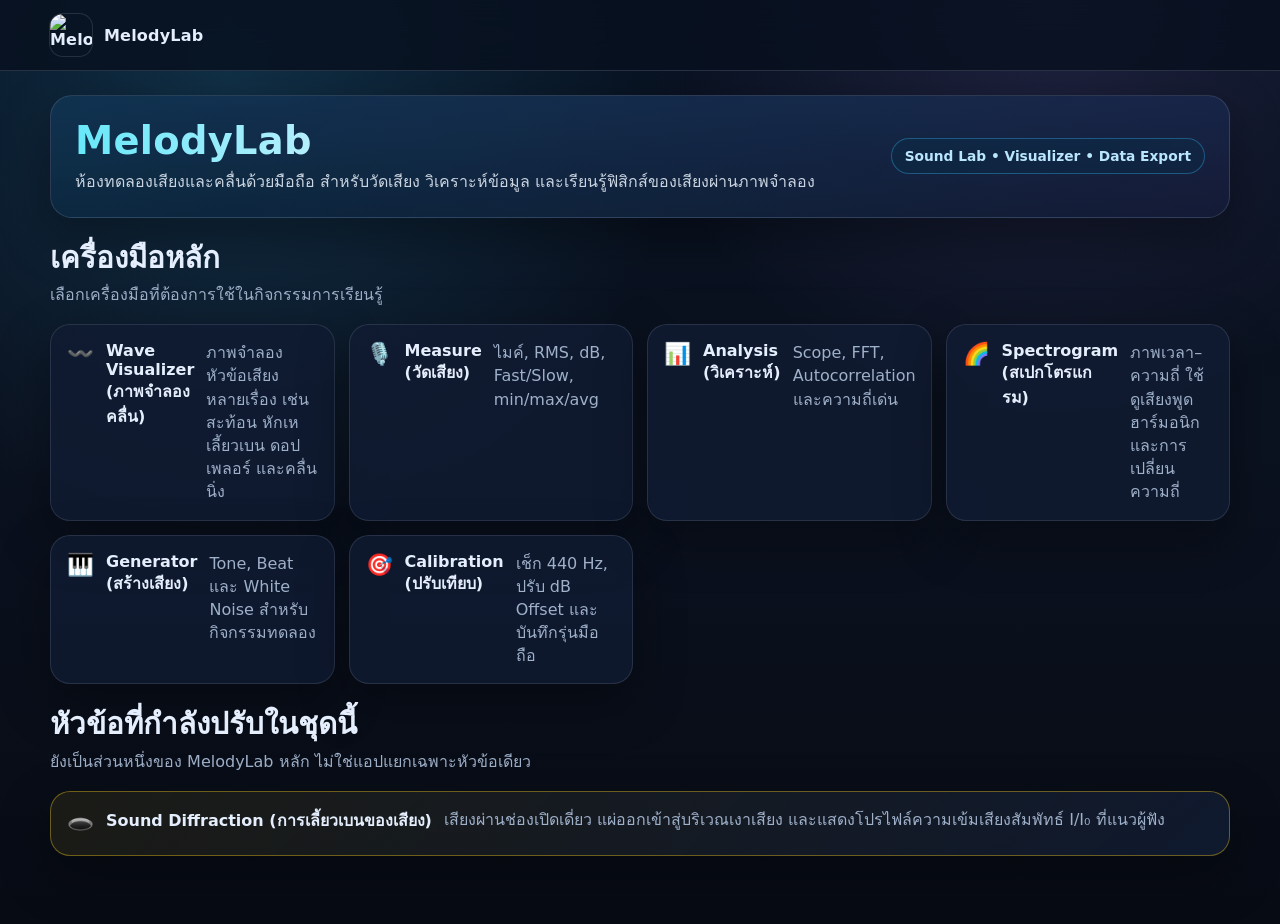
==== commit 08b542db: "Add files via upload" ====
--- a/index.html
+++ b/index.html
@@ -1,116 +1 @@
-<!DOCTYPE html><html lang="th"><head><meta charset="UTF-8"><meta name="viewport" content="width=device-width, initial-scale=1.0"><title>MelodyLab</title><meta name="description" content="MelodyLab ห้องทดลองเสียงและเก็บข้อมูล ด้วยมือถือ"><meta name="theme-color" content="#0f172a"><link rel="manifest" href="manifest.json"><link rel="icon" type="image/png" href="icon-192.png"><link rel="apple-touch-icon" href="icon-192.png"><link rel="stylesheet" href="style.css"></head><body class="homeOnly"><header><div class="wrap nav"><a class="brand" href="index.html"><img src="icon-192.png" alt="MelodyLab"><span>MelodyLab</span></a></div></header><main class="wrap"><section class="section homeMenu"><div class="menuGrid"><a class="menuItem" href="visualizer.html"><span class="icon">〰️</span><h3>Wave Visualizer (ภาพจำลองคลื่น)</h3><p>ภาพจำลองคลื่นเสียงแบบสังเกตการณ์</p></a><a class="menuItem" href="measure.html"><span class="icon">🎙️</span><h3>Measure (วัดเสียง)</h3><p>ไมค์, RMS, dB, Fast/Slow, min/max/avg</p></a><a class="menuItem" href="analysis.html"><span class="icon">📊</span><h3>Analysis (วิเคราะห์)</h3><p>Scope, FFT, Autocorrelation, Top 3 Peaks</p></a><a class="menuItem" href="spectrogram.html"><span class="icon">🌈</span><h3>Spectrogram (สเปกโตรแกรม)</h3><p>ภาพเวลา–ความถี่และฮาร์มอนิก</p></a><a class="menuItem" href="generator.html"><span class="icon">🎹</span><h3>Generator (สร้างเสียง)</h3><p>Tone, Beat, White Noise</p></a><a class="menuItem" href="calibration.html"><span class="icon">🎯</span><h3>Calibration (ปรับเทียบ)</h3><p>เช็ก 440 Hz, ปรับ dB Offset, บันทึกรุ่นมือถือ</p></a></div></section>
-<section class="section" id="visualizer">
-  <div class="sectionHead">
-    <div>
-      <h2>Sound Wave Visualizer (ภาพจำลองคลื่นเสียง)</h2>
-      
-    </div>
-    <div class="actions">
-      <button id="vizPlayBtn">เล่น</button>
-      <button id="vizPauseBtn" class="secondary">หยุด</button>
-      <button id="vizResetBtn" class="secondary">Reset</button>
-      <button id="vizExportBtn" class="secondary">บันทึกภาพ PNG</button>
-    </div>
-  </div>
-  <div class="visualizerGrid">
-    <div class="card mainViz">
-      <div class="vizModeBar">
-        <button class="active" data-viz="longitudinal">Longitudinal</button>
-        <button data-viz="pressure">Pressure</button>
-        <button data-viz="displacementPressure">Displacement + Pressure</button>
-        <button data-viz="speedSound">Speed of Sound Teaching</button>
-        <button data-viz="superposition">Superposition</button>
-        <button data-viz="beatsViz">Beats</button>
-        <button data-viz="standingAir">Standing Wave</button>
-        <button data-viz="resonanceViz">Resonance</button>
-        <button data-viz="harmonicsViz">Harmonics / Timbre</button>
-        <button data-viz="dopplerViz">Doppler</button>
-      </div>
-      <canvas id="visualizerCanvas" width="1200" height="520"></canvas>
-      <div class="vizReadout">
-        <div><label>Frequency f</label><b id="vizFreqOut">440 Hz</b></div>
-        <div><label>Amplitude A</label><b id="vizAmpOut">0.70</b></div>
-        <div><label>Wave Speed v</label><b id="vizSpeedOut">343 m/s</b></div>
-        <div><label>Wavelength λ</label><b id="vizLambdaOut">0.78 m</b></div>
-      </div>
-    </div>
-
-    <div class="card controlViz">
-      <h3>Parameters</h3>
-      <div class="field"><label>Frequency f (Hz)</label><input id="vizFreq" type="range" min="100" max="1000" step="10" value="440"></div>
-      <div class="field"><label>Amplitude A</label><input id="vizAmp" type="range" min="0.1" max="1.0" step="0.05" value="0.70"></div>
-      <div class="field"><label>Wave Speed v (m/s)</label><input id="vizSpeed" type="range" min="250" max="400" step="1" value="343"></div>
-      <div class="field"><label>Phase / Time Speed</label><input id="vizTimeSpeed" type="range" min="0.1" max="3.0" step="0.1" value="1.0"></div>
-      <div class="field"><label>Mode Setting</label>
-        <select id="vizSubMode">
-          <option value="closed">Air Column: closed-open</option>
-          <option value="open">Air Column: open-open</option>
-          <option value="sine">Timbre: sine</option>
-          <option value="square">Timbre: square</option>
-          <option value="sawtooth">Timbre: sawtooth</option>
-        </select>
-      </div>
-      
-    </div>
-  </div>
-</section>
-
-<section class="section" id="measure"><div class="sectionHead"><div><h2><span id="micDot" class="statusDot"></span>Audio Measure & Settings (วัดเสียงและตั้งค่า)</h2><p class="sub">ตั้งค่าการวัด เลือก preset และบันทึกข้อมูลเสียงจริง</p></div></div><div class="card full"><div class="actions"><button id="startMic">🎙️ เปิดไมโครโฟน</button><button id="stopMic" class="secondary" disabled>หยุดไมค์</button><button id="captureBtn" class="good" disabled>บันทึกค่าปัจจุบัน</button><button id="autoLogBtn" class="secondary" disabled>เริ่ม Auto Log</button><button id="downloadBtn" class="secondary">ดาวน์โหลด CSV</button><button id="downloadExcelBtn" class="secondary">ดาวน์โหลด Excel</button><button id="clearBtn" class="warn">ล้างข้อมูล</button></div><p id="micStatus" class="note hidden"></p><div class="formGrid"><div class="field"><label>Preset การทดลอง</label><select id="preset"><option value="general">ทั่วไป</option><option value="tone">ส้อมเสียง/เสียงเดี่ยว</option><option value="voice">เสียงพูด</option><option value="beat">บีตส์</option><option value="resonance">ท่ออากาศ/การสั่นพ้อง</option><option value="doppler">ดอปเพลอร์</option><option value="environment">เสียงสิ่งแวดล้อม</option></select></div><div class="field"><label>ป้ายกำกับการทดลอง</label><input id="labelInput" placeholder="เช่น ส้อมเสียง 440 Hz"></div><div class="field"><label>Run / กลุ่มทดลอง</label><input id="runInput" value="Run 1"></div><div class="field teacherSetting"><label>FFT Size</label><select id="fftSize"><option>1024</option><option selected>2048</option><option>4096</option><option>8192</option></select></div><div class="field teacherSetting"><label>Smoothing</label><input id="smoothing" type="number" min="0" max="0.95" step="0.05" value="0.65"></div><div class="field"><label>Min Frequency (Hz)</label><input id="minFreq" type="number" value="50"></div><div class="field"><label>Max Frequency (Hz)</label><input id="maxFreq" type="number" value="5000"></div><div class="field"><label>dB Offset</label><input id="dbOffset" type="number" value="0" step="0.1"></div><div class="field"><label>dB Mode</label><select id="dbMode"><option value="fast">Fast</option><option value="slow">Slow</option></select></div><div class="field"><label>Auto Log Interval (s)</label><input id="logInterval" type="number" value="1" step="0.5"></div><div class="field"><label>History Length</label><input id="historyLength" type="number" value="220"></div></div></div><div class="readouts"><div class="readout"><label>ความถี่หลัก</label><strong id="mainFreqOut">-- Hz</strong></div><div class="readout"><label>FFT Peak</label><strong id="fftOut">-- Hz</strong></div><div class="readout"><label>Autocorrelation</label><strong id="autoOut">-- Hz</strong></div><div class="readout"><label>Period</label><strong id="periodOut">-- ms</strong></div><div class="readout"><label>dB</label><strong id="dbOut">-- dB</strong></div><div class="readout"><label>dB Min/Max/Avg</label><strong id="dbStatsOut">--</strong></div></div></section>
-<section class="section" id="calibration">
-  <div class="sectionHead">
-    <div>
-      <h2>Calibration Check (ตรวจสอบการปรับเทียบ)</h2>
-      <p class="sub">ตรวจสอบความน่าเชื่อถือของมือถือแต่ละเครื่องก่อนเริ่มเก็บข้อมูลจริง</p>
-    </div>
-    <div class="actions">
-      <button id="captureCalBtn" class="good" disabled>บันทึกผล Calibration</button>
-      <button id="applyDbCalBtn" class="secondary">ตั้ง dB Offset จากค่าอ้างอิง</button>
-      <button id="downloadCalBtn" class="secondary">ดาวน์โหลด Calibration CSV</button>
-    </div>
-  </div>
-  <div class="grid">
-    <div class="card side">
-      <h3>1) ข้อมูลอุปกรณ์</h3>
-      <div class="field"><label>รุ่นมือถือ</label><input id="deviceModel" placeholder="เช่น iPhone 13, Samsung A53"></div>
-      <div class="field"><label>ระบบปฏิบัติการ</label><select id="deviceOS"><option>Android</option><option>iOS</option><option>อื่น ๆ</option></select></div>
-      <div class="field"><label>เบราว์เซอร์</label><input id="browserName" placeholder="เช่น Chrome, Safari"></div>
-      <div class="field"><label>ระยะห่างจากแหล่งเสียง</label><input id="calDistance" value="30 cm"></div>
-      <p class="note compact">แนะนำให้ใช้มือถือเครื่องเดิมในแต่ละกลุ่มตลอดกิจกรรม และบันทึกข้อมูลอุปกรณ์ทุกครั้ง</p>
-    </div>
-
-    <div class="card side">
-      <h3>2) เช็กความถี่อ้างอิง</h3>
-      <div class="field"><label>Reference Frequency (Hz)</label><input id="refFreq" type="number" value="440" step="0.1"></div>
-      <div class="field"><label>ค่าที่แอปอ่านได้ขณะนี้</label><input id="measuredFreqBox" readonly value="-- Hz"></div>
-      <p>ความคลาดเคลื่อน: <span class="pill" id="freqErrorOut">--</span></p>
-      <p class="small">ใช้กับ tone generator หรือส้อมเสียง เช่น 440 Hz เพื่อดูว่าเครื่องอ่านความถี่ใกล้เคียงเพียงใด</p>
-    </div>
-
-    <div class="card side">
-      <h3>3) ปรับเทียบ dB Offset</h3>
-      <div class="field"><label>Reference dB จากเครื่องอ้างอิง</label><input id="refDb" type="number" value="70" step="0.1"></div>
-      <div class="field"><label>dB ที่แอปอ่านได้ขณะนี้</label><input id="measuredDbBox" readonly value="-- dB"></div>
-      <p>Offset ที่ควรใช้: <span class="pill" id="dbCalOut">-- dB</span></p>
-      <p class="small">ถ้าไม่มีเครื่องวัดเสียงจริง ให้ใช้ dB เพื่อเปรียบเทียบภายในกิจกรรมเดียวกันเท่านั้น</p>
-    </div>
-
-    <div class="card side">
-      <h3>4) เสียงอ้างอิง 440 Hz</h3>
-      <p class="sub">ใช้เปิดเสียงอ้างอิงเพื่อทดสอบมือถือแต่ละเครื่อง</p>
-      <div class="actions"><button id="playCalTone">เล่น 440 Hz</button><button id="stopCalTone" class="secondary">หยุด</button></div>
-      <p class="note compact">เปิดเสียงไม่ดังเกินไป และวางมือถือห่างจากลำโพงในระยะเท่ากันทุกกลุ่ม</p>
-    </div>
-
-    <div class="card full">
-      <h3>Calibration Log</h3>
-      <div class="tableWrap">
-        <table>
-          <thead><tr><th>เวลา</th><th>รุ่นมือถือ</th><th>OS</th><th>Browser</th><th>ระยะ</th><th>Ref Hz</th><th>Measured Hz</th><th>Error Hz</th><th>Error %</th><th>Ref dB</th><th>Measured dB</th><th>dB Offset</th></tr></thead>
-          <tbody id="calBody"></tbody>
-        </table>
-      </div>
-    </div>
-  </div>
-</section>
-
-<section class="section" id="analysis"><div class="sectionHead"><div><h2>Acoustic Analysis (การวิเคราะห์เสียง)</h2><p class="sub">Scope, Spectrum, Autocorrelation, Frequency History, Peak Hold และ Top 3 Peaks</p></div><div class="actions"><button id="freezeBtn" class="secondary">Freeze Graph</button><button id="resetPeakBtn" class="secondary">Reset Peak Hold</button><button id="saveGraphsBtn" class="secondary">บันทึกกราฟ PNG</button></div></div><div class="grid"><div class="card wide"><h3>Audio Scope — รูปคลื่นตามเวลา</h3><canvas id="scopeCanvas" width="1000" height="260"></canvas></div><div class="card side"><h3>Audio Amplitude</h3><div class="meterBig" id="bigDb">--</div><p style="text-align:center"><span class="pill" id="dbLevel">รอการวัด</span></p><canvas id="ampCanvas" class="canvasSmall" width="600" height="200"></canvas></div><div class="card wide"><h3>Audio Spectrum — FFT + Peak Hold</h3><canvas id="spectrumCanvas" width="1000" height="260"></canvas></div><div class="card side"><h3>Top 3 Peaks</h3><p class="sub">ใช้กับเสียงหลายความถี่/ฮาร์มอนิก</p><ol id="topPeaks"><li>-- Hz</li><li>-- Hz</li><li>-- Hz</li></ol><h3>Audio Autocorrelation</h3><canvas id="autoCanvas" class="canvasSmall" width="600" height="200"></canvas></div><div class="card full"><h3>Frequency History</h3><canvas id="historyCanvas" width="1000" height="260"></canvas></div></div></section><section class="section" id="spectrogram"><div class="sectionHead"><div><h2>Spectrogram View (มุมมองสเปกโตรแกรม)</h2><p class="sub">ภาพเวลา–ความถี่ ใช้ดูฮาร์มอนิก เสียงพูด เครื่องดนตรี และดอปเพลอร์</p></div></div><div class="card full"><canvas id="spectrogramCanvas" class="spectrogram" width="1200" height="320"></canvas><p class="small">สีสว่าง = พลังงานเสียงมากในย่านความถี่นั้น</p></div></section><section class="section" id="generator"><div class="sectionHead"><div><h2>Signal Generator & Simulation (สร้างสัญญาณและการจำลอง)</h2><p class="sub">สร้างเสียงเพื่อใช้ทดลองและให้เครื่องมือวิเคราะห์ตรวจจับ</p></div></div><div class="grid"><div class="card third"><h3>🎹 Tone Generator</h3><div class="field"><label>ความถี่ (Hz)</label><input id="toneFreq" type="number" value="440"></div><div class="field"><label>ความดัง</label><input id="toneVol" type="range" min="0" max="0.35" step="0.01" value="0.06"></div><div class="field"><label>ชนิดคลื่น</label><select id="toneType"><option>sine</option><option>square</option><option>triangle</option><option>sawtooth</option></select></div><div class="actions"><button id="playTone">เล่น</button><button id="stopTone" class="secondary">หยุด</button></div></div><div class="card third"><h3>🎵 Beat Generator</h3><div class="field"><label>f₁ (Hz)</label><input id="beatF1" type="number" value="440"></div><div class="field"><label>f₂ (Hz)</label><input id="beatF2" type="number" value="444"></div><div class="field"><label>ความดัง</label><input id="beatVol" type="range" min="0" max="0.35" step="0.01" value="0.06"></div><p>Beat Frequency: <span class="pill" id="beatOut">-- Hz</span></p><canvas id="beatCanvas" class="canvasSmall" width="600" height="200"></canvas><div class="actions"><button id="playBeat">เล่น</button><button id="stopBeat" class="secondary">หยุด</button></div></div><div class="card third"><h3>🌫️ White Noise</h3><p class="sub">ใช้กับกิจกรรมการสั่นพ้องและการตอบสนองของท่อ/ขวด</p><div class="field"><label>ความดัง Noise</label><input id="noiseVol" type="range" min="0" max="0.25" step="0.01" value="0.03"></div><div class="actions"><button id="playNoise">เล่น</button><button id="stopNoise" class="secondary">หยุด</button></div><p class="note compact">ควรเปิดเสียงเบาและไม่จ่อหูนักเรียน</p></div></div></section><section class="section" id="resonance"><div class="sectionHead"><div><h2>Standing Wave & Resonance (คลื่นนิ่งและการสั่นพ้อง)</h2><p class="sub">เครื่องมือช่วยออกแบบการทดลองคลื่นนิ่งและการสั่นพ้องในท่ออากาศ</p></div></div><div class="grid"><div class="card side"><h3>ตั้งค่าท่อ</h3><div class="field"><label>ชนิดท่อ</label><select id="resMode"><option value="closed">ท่อปลายปิด 1 ด้าน</option><option value="open">ท่อปลายเปิด 2 ด้าน</option></select></div><div class="field"><label>อัตราเร็วเสียง v (m/s)</label><input id="resV" type="number" value="343"></div><div class="field"><label>ความยาวท่อ L (m)</label><input id="resL" type="number" value="0.25" step="0.01"></div><p>ความถี่มูลฐาน: <span class="pill" id="resOut">-- Hz</span></p><p>ฮาร์มอนิกที่คาดได้: <span class="pill" id="harmonicsOut">--</span></p></div><div class="card wide"><h3>Resonance Peaks — ค่าที่คาดจากทฤษฎี</h3><canvas id="resonanceCanvas" width="1000" height="260"></canvas></div></div></section><section class="section" id="session"><div class="sectionHead"><div><h2>Data Export Center (ศูนย์ส่งออกข้อมูล)</h2><p class="sub">บันทึกข้อมูลดิบ เลือกคอลัมน์ และส่งออก CSV/Excel เพื่อให้นักเรียนนำไปวิเคราะห์เอง</p></div><div class="actions"><button id="saveSettingsBtn" class="secondary">Save Settings</button><button id="resetSettingsBtn" class="secondary">Reset Settings</button><button id="configLinkBtn" class="secondary">Copy Config Link</button></div></div><div class="grid"><div class="card full"><h3>เลือกคอลัมน์ Export</h3><div class="toggle" id="columnToggles"></div></div><div class="card full"><h3>Data Log</h3><div class="tableWrap"><table><thead><tr id="logHead"></tr></thead><tbody id="logBody"></tbody></table></div></div></div></section></main><script src="app.js"></script></body></html>+<!DOCTYPE html><html lang="th"><head><meta charset="UTF-8"><meta name="viewport" content="width=device-width, initial-scale=1.0"><title>MelodyLab</title><meta name="description" content="MelodyLab ห้องทดลองเสียงและเก็บข้อมูล ด้วยมือถือ"><meta name="theme-color" content="#0f172a"><link rel="manifest" href="manifest.json"><link rel="icon" type="image/png" href="icon-192.png"><link rel="apple-touch-icon" href="icon-192.png"><link rel="stylesheet" href="style.css"></head><body class="homeOnly"><header><div class="wrap nav"><a class="brand" href="index.html"><img src="icon-192.png" alt="MelodyLab"><span>MelodyLab</span></a></div></header><main class="wrap"><section class="section homeHero"><div class="card homeHeroCard"><div><h1>MelodyLab</h1><p>ห้องทดลองเสียงและคลื่นด้วยมือถือ สำหรับวัดเสียง วิเคราะห์ข้อมูล และเรียนรู้ฟิสิกส์ของเสียงผ่านภาพจำลอง</p></div><span class="heroBadge">Sound Lab • Visualizer • Data Export</span></div></section><section class="section homeMenu"><div class="sectionHead"><div><h2>เครื่องมือหลัก</h2><p class="sub">เลือกเครื่องมือที่ต้องการใช้ในกิจกรรมการเรียนรู้</p></div></div><div class="menuGrid"><a class="menuItem" href="visualizer.html"><span class="icon">〰️</span><h3>Wave Visualizer (ภาพจำลองคลื่น)</h3><p>ภาพจำลองหัวข้อเสียงหลายเรื่อง เช่น สะท้อน หักเห เลี้ยวเบน ดอปเพลอร์ และคลื่นนิ่ง</p></a><a class="menuItem" href="measure.html"><span class="icon">🎙️</span><h3>Measure (วัดเสียง)</h3><p>ไมค์, RMS, dB, Fast/Slow, min/max/avg</p></a><a class="menuItem" href="analysis.html"><span class="icon">📊</span><h3>Analysis (วิเคราะห์)</h3><p>Scope, FFT, Autocorrelation และความถี่เด่น</p></a><a class="menuItem" href="spectrogram.html"><span class="icon">🌈</span><h3>Spectrogram (สเปกโตรแกรม)</h3><p>ภาพเวลา–ความถี่ ใช้ดูเสียงพูด ฮาร์มอนิก และการเปลี่ยนความถี่</p></a><a class="menuItem" href="generator.html"><span class="icon">🎹</span><h3>Generator (สร้างเสียง)</h3><p>Tone, Beat และ White Noise สำหรับกิจกรรมทดลอง</p></a><a class="menuItem" href="calibration.html"><span class="icon">🎯</span><h3>Calibration (ปรับเทียบ)</h3><p>เช็ก 440 Hz, ปรับ dB Offset และบันทึกรุ่นมือถือ</p></a></div></section><section class="section homeMenu"><div class="sectionHead"><div><h2>หัวข้อที่กำลังปรับในชุดนี้</h2><p class="sub">ยังเป็นส่วนหนึ่งของ MelodyLab หลัก ไม่ใช่แอปแยกเฉพาะหัวข้อเดียว</p></div></div><div class="menuGrid"><a class="menuItem featuredTopic" href="visualizer_sound_diffraction.html"><span class="icon">🕳️</span><h3>Sound Diffraction (การเลี้ยวเบนของเสียง)</h3><p>เสียงผ่านช่องเปิดเดี่ยว แผ่ออกเข้าสู่บริเวณเงาเสียง และแสดงโปรไฟล์ความเข้มเสียงสัมพัทธ์ I/I₀ ที่แนวผู้ฟัง</p></a></div></section></main></body></html>
--- a/style.css
+++ b/style.css
@@ -1,2446 +1,201 @@
-:root{--bg:#06111f;--panel:#0f172a;--text:#e5f0ff;--muted:#9fb3c8;--line:rgba(148,163,184,.22);--cyan:#22d3ee;--blue:#3b82f6;--purple:#a855f7;--green:#34d399;--yellow:#fbbf24;--red:#fb7185;--radius:22px}*{box-sizing:border-box}html{scroll-behavior:smooth}body{margin:0;font-family:"Sarabun","Noto Sans Thai",system-ui,-apple-system,BlinkMacSystemFont,"Segoe UI",sans-serif;color:var(--text);background:radial-gradient(circle at 15% 8%,rgba(34,211,238,.25),transparent 28%),radial-gradient(circle at 85% 6%,rgba(168,85,247,.24),transparent 30%),linear-gradient(135deg,#06111f 0%,#0b1530 48%,#12082f 100%);min-height:100vh}a{color:inherit}.wrap{width:min(1280px,calc(100% - 28px));margin:0 auto}header{position:sticky;top:0;z-index:60;backdrop-filter:blur(18px);background:rgba(7,17,31,.78);border-bottom:1px solid var(--line)}.nav{display:flex;align-items:center;justify-content:space-between;gap:12px;padding:12px 0}.brand{display:flex;align-items:center;gap:12px;font-weight:900;text-decoration:none}.brand img{width:42px;height:42px;border-radius:14px}.brand span{font-size:1.15rem}.navlinks{display:flex;gap:7px;flex-wrap:wrap;justify-content:flex-end}.navlinks a{text-decoration:none;padding:8px 10px;border:1px solid transparent;border-radius:999px;color:#c7d6e8;font-size:.88rem}.navlinks a:hover{border-color:var(--line);background:rgba(255,255,255,.06)}.hero{padding:30px 0 16px}.badge{display:inline-flex;align-items:center;gap:8px;border:1px solid rgba(34,211,238,.34);background:rgba(34,211,238,.08);color:#bdf6ff;border-radius:999px;padding:8px 12px;font-weight:800}h1{font-size:clamp(2rem,4.5vw,4.2rem);line-height:1.04;margin:14px 0 10px}h2{font-size:clamp(1.3rem,2.4vw,2rem);margin:0 0 6px}h3{margin:0 0 10px;font-size:1.13rem}.grad{background:linear-gradient(90deg,var(--cyan),#93c5fd,#f0abfc);-webkit-background-clip:text;background-clip:text;color:transparent}.lead{font-size:1.03rem;color:#c9d7e8;line-height:1.7;margin:0 0 12px}.sub,.small{color:var(--muted);line-height:1.6}.section{padding:16px 0}.sectionHead{display:flex;align-items:end;justify-content:space-between;gap:14px;margin-bottom:10px}.grid{display:grid;grid-template-columns:repeat(12,1fr);gap:14px}.card{grid-column:span 6;border:1px solid var(--line);background:linear-gradient(180deg,rgba(255,255,255,.08),rgba(255,255,255,.035));border-radius:var(--radius);padding:16px;box-shadow:0 14px 42px rgba(0,0,0,.22)}.card.full{grid-column:1/-1}.card.wide{grid-column:span 8}.card.side{grid-column:span 4}.card.third{grid-column:span 4}.actions{display:flex;gap:9px;flex-wrap:wrap;align-items:center}button,.btn{border:none;cursor:pointer;font:inherit;font-weight:850;border-radius:13px;padding:11px 14px;color:white;background:linear-gradient(135deg,var(--blue),var(--purple));box-shadow:0 12px 28px rgba(59,130,246,.22);text-decoration:none;display:inline-flex;align-items:center;gap:7px}button.secondary{background:rgba(255,255,255,.07);border:1px solid var(--line);box-shadow:none;color:#dbeafe}button.good{background:linear-gradient(135deg,#10b981,#22c55e)}button.warn{background:linear-gradient(135deg,#f97316,#ef4444)}button:disabled{opacity:.55;cursor:not-allowed}.menuGrid{display:grid;grid-template-columns:repeat(5,1fr);gap:12px;margin-top:10px}.menuItem{display:block;text-decoration:none;border:1px solid var(--line);background:rgba(15,23,42,.76);border-radius:20px;padding:16px;transition:.18s}.menuItem:hover{transform:translateY(-3px);border-color:rgba(34,211,238,.42)}.menuItem .icon{font-size:1.7rem;display:block;margin-bottom:6px}.menuItem p{color:#c7d6e8;line-height:1.55;margin:0;font-size:.92rem}canvas{width:100%;height:220px;background:#020617;border:1px solid rgba(148,163,184,.18);border-radius:16px;display:block}.canvasSmall{height:160px}.spectrogram{height:280px}.readouts{display:grid;grid-template-columns:repeat(6,1fr);gap:9px;margin:10px 0}.readout{padding:11px;border-radius:15px;background:rgba(2,6,23,.55);border:1px solid var(--line)}.readout label{font-size:.8rem;color:var(--muted);display:block}.readout strong{font-size:1.08rem}input,textarea,select{width:100%;border:1px solid var(--line);border-radius:12px;padding:10px 11px;background:rgba(2,6,23,.5);color:#e5f0ff;font:inherit;outline:none}.field label{display:block;margin:0 0 6px;color:#b8c7dc;font-weight:750;font-size:.92rem}.formGrid{display:grid;grid-template-columns:repeat(4,1fr);gap:10px}.pill{display:inline-flex;border-radius:999px;padding:5px 9px;background:rgba(34,211,238,.1);color:#cffafe;font-weight:850}.note{border-left:4px solid var(--cyan);padding:11px 13px;border-radius:13px;background:rgba(34,211,238,.08);color:#d8f7ff;line-height:1.65}.statusDot{display:inline-block;width:10px;height:10px;border-radius:50%;background:#64748b;margin-right:8px}.statusDot.on{background:#34d399;box-shadow:0 0 18px rgba(52,211,153,.7)}.tableWrap{overflow:auto;border:1px solid var(--line);border-radius:16px}table{width:100%;border-collapse:collapse}th,td{padding:9px 10px;border-bottom:1px solid var(--line);text-align:left;vertical-align:top;white-space:nowrap}th{background:rgba(34,211,238,.08);color:#cffafe}td{color:#d6e4f7}.meterBig{font-size:clamp(2rem,5vw,4.2rem);font-weight:900;line-height:1;text-align:center}.footer{padding:34px 0 46px;color:#9fb3c8;text-align:center}.toggle{display:flex;gap:7px;flex-wrap:wrap}.toggle button{padding:8px 11px}.toggle button.active{background:linear-gradient(135deg,var(--blue),var(--purple));border:none}.compact{font-size:.9rem}.hidden{display:none!important}@media(max-width:1100px){.menuGrid{grid-template-columns:1fr 1fr}.card,.card.wide,.card.side,.card.third{grid-column:1/-1}.readouts,.formGrid{grid-template-columns:1fr 1fr}.nav{align-items:flex-start;flex-direction:column}.navlinks{justify-content:flex-start}}@media(max-width:660px){.menuGrid{grid-template-columns:1fr}.readouts,.formGrid{grid-template-columns:1fr}canvas{height:190px}.spectrogram{height:230px}}
-.visualizerGrid{display:grid;grid-template-columns:repeat(12,1fr);gap:14px}
-.visualizerGrid .mainViz{grid-column:span 8}
-.visualizerGrid .controlViz{grid-column:span 4}
-.vizModeBar{display:flex;gap:8px;flex-wrap:wrap;margin:10px 0}
-.vizModeBar button{padding:8px 10px;font-size:.92rem}
-.vizModeBar button.active{background:linear-gradient(135deg,var(--blue),var(--purple));border:none}
-.vizReadout{display:grid;grid-template-columns:repeat(4,1fr);gap:8px;margin-top:10px}
-.vizReadout div{border:1px solid var(--line);background:rgba(2,6,23,.55);border-radius:12px;padding:10px}
-.vizReadout label{display:block;color:var(--muted);font-size:.78rem}
-.vizReadout b{font-size:1rem}
-@media(max-width:1100px){.visualizerGrid .mainViz,.visualizerGrid .controlViz{grid-column:1/-1}.vizReadout{grid-template-columns:1fr 1fr}}
-@media(max-width:660px){.vizReadout{grid-template-columns:1fr}}
+:root{
+  --bg:#08111f;
+  --panel:#0f172a;
+  --panel2:#111c33;
+  --card:#101a2e;
+  --card2:#0d1628;
+  --text:#e5eefc;
+  --muted:#9fb0c9;
+  --line:rgba(148,163,184,.22);
+  --cyan:#38bdf8;
+  --blue:#60a5fa;
+  --red:#fb7185;
+  --green:#22c55e;
+  --yellow:#facc15;
+  --violet:#a78bfa;
+  --orange:#fb923c;
+  --shadow:0 18px 50px rgba(0,0,0,.35);
+  --radius:22px;
+}
+*{box-sizing:border-box}
+html{scroll-behavior:smooth}
+body{
+  margin:0;
+  font-family:ui-sans-serif,system-ui,-apple-system,BlinkMacSystemFont,"Segoe UI",Tahoma,"Noto Sans Thai",sans-serif;
+  background:
+    radial-gradient(circle at 18% 8%,rgba(56,189,248,.18),transparent 34%),
+    radial-gradient(circle at 82% 0%,rgba(167,139,250,.15),transparent 30%),
+    linear-gradient(180deg,#07101f 0%,#0b1220 48%,#070b14 100%);
+  color:var(--text);
+  min-height:100vh;
+}
+a{color:inherit;text-decoration:none}
+button,input,select{font:inherit}
+button{cursor:pointer;border:0}
+.wrap{width:min(1180px,calc(100% - 28px));margin:0 auto}
+header{
+  position:sticky;top:0;z-index:20;
+  background:rgba(8,17,31,.82);
+  backdrop-filter:blur(16px);
+  border-bottom:1px solid var(--line);
+}
+.nav{display:flex;align-items:center;justify-content:space-between;min-height:70px;gap:12px}
+.detailNav{justify-content:flex-start}
+.brand{display:flex;align-items:center;gap:12px;font-weight:800;letter-spacing:.2px}
+.brand img{width:42px;height:42px;border-radius:13px;box-shadow:0 0 0 1px rgba(255,255,255,.12)}
+.backBtn{
+  width:42px;height:42px;border-radius:14px;
+  color:#dbeafe;background:rgba(15,23,42,.92);
+  border:1px solid rgba(148,163,184,.25);
+  font-size:24px;line-height:1;
+}
+.backBtn:hover{background:#1e293b}
+main{padding:24px 0 44px}
+.section{margin:0 0 24px}
+.sectionHead{display:flex;align-items:flex-end;justify-content:space-between;gap:18px;margin:0 0 16px}
+.sectionHead h2{font-size:clamp(1.35rem,2.3vw,2.15rem);line-height:1.15;margin:0 0 8px}
+.sectionLead,.sub,.panelSubtext,.small{color:var(--muted);margin:.2rem 0 0;line-height:1.55}
+.panelTitleStack h3{margin:0 0 4px;font-size:1.05rem}
+.card{
+  background:linear-gradient(180deg,rgba(17,28,51,.92),rgba(11,18,32,.96));
+  border:1px solid rgba(148,163,184,.20);
+  border-radius:var(--radius);
+  box-shadow:var(--shadow);
+  overflow:hidden;
+}
+.visualizerTemplateGrid{display:grid;grid-template-columns:minmax(0,1.45fr) minmax(320px,.55fr);gap:18px;align-items:start}
+.mainViz{padding:14px}
+.controlViz{padding:16px;position:sticky;top:88px}
+.vizMediaFrame{
+  position:relative;
+  background:
+    radial-gradient(circle at 25% 10%,rgba(56,189,248,.16),transparent 30%),
+    linear-gradient(180deg,#081422,#050b13);
+  border:1px solid rgba(148,163,184,.20);
+  border-radius:20px;
+  overflow:hidden;
+}
+.vizSingleModeLabel{
+  position:absolute;left:14px;top:12px;z-index:2;
+  display:inline-flex;gap:8px;align-items:center;
+  padding:7px 11px;border-radius:999px;
+  background:rgba(2,6,23,.68);border:1px solid rgba(148,163,184,.22);
+  color:#dbeafe;font-weight:700;font-size:.88rem;
+  backdrop-filter:blur(10px);
+}
+canvas{display:block;max-width:100%}
+#visualizerCanvas{width:100%;height:auto;min-height:300px}
+.vizPlayerBar{display:flex;justify-content:center;padding:10px;background:rgba(2,6,23,.52);border-top:1px solid rgba(148,163,184,.16)}
+.playerCluster{display:flex;gap:10px;align-items:center;justify-content:center}
+.playerBtn{
+  display:inline-flex;align-items:center;justify-content:center;
+  width:42px;height:42px;border-radius:16px;
+  color:#e0f2fe;background:#16233b;border:1px solid rgba(148,163,184,.22);
+  box-shadow:0 10px 26px rgba(0,0,0,.20);
+}
+.playerBtn:hover{transform:translateY(-1px);background:#213251}
+.playerPrimary{background:linear-gradient(135deg,#0ea5e9,#6366f1)}
+.playerGlyph svg{width:24px;height:24px;fill:currentColor;stroke:currentColor;stroke-width:2;stroke-linecap:round;stroke-linejoin:round}
+.playerShot{font-size:1.1rem}
+.diffractionReadoutBar{
+  display:grid;grid-template-columns:repeat(5,1fr);gap:10px;
+  padding:12px 2px 0;
+}
+.diffractionReadoutBar>div{
+  min-width:0;padding:10px 12px;border-radius:16px;
+  background:rgba(15,23,42,.72);border:1px solid rgba(148,163,184,.18);
+}
+.diffractionReadoutBar label{display:block;font-size:.74rem;color:var(--muted);margin-bottom:4px}
+.diffractionReadoutBar b{display:block;color:#e0f2fe;font-size:.98rem;white-space:nowrap;overflow:hidden;text-overflow:ellipsis}
+.explainDetails{margin-top:12px;border:1px solid rgba(148,163,184,.18);border-radius:18px;background:rgba(2,6,23,.24);overflow:hidden}
+.explainDetails summary{cursor:pointer;padding:12px 14px;font-weight:800;color:#dbeafe}
+.detailsBody{padding:0 14px 14px}
+.explainGrid{display:grid;grid-template-columns:1.1fr .9fr 1.1fr;gap:12px}
+.templateInsightCard,.templateLegendCard{
+  padding:13px;border-radius:16px;background:rgba(15,23,42,.72);border:1px solid rgba(148,163,184,.16)
+}
+.insightTitle{font-weight:800;margin-bottom:8px;color:#f8fafc}
+ul{margin:0;padding-left:1.2rem;color:#d4e1f5;line-height:1.62}
+.legendRow{display:flex;align-items:center;gap:10px;margin:8px 0;color:#d4e1f5}
+.legendDot{width:14px;height:14px;border-radius:999px;display:inline-block;box-shadow:0 0 16px currentColor}
+.legendDot.cyan{background:var(--cyan);color:var(--cyan)}
+.legendDot.red{background:var(--red);color:var(--red)}
+.legendDot.violet{background:var(--violet);color:var(--violet)}
+.legendMark{display:inline-flex;align-items:center;justify-content:center;min-width:24px;height:24px;border-radius:9px;background:rgba(255,255,255,.08);border:1px solid rgba(255,255,255,.14);font-weight:900;color:#e0f2fe}
+.field{margin:12px 0}
+.richField{
+  display:grid;grid-template-columns:48px minmax(0,1fr);gap:10px;align-items:center;
+  padding:11px;border-radius:18px;background:rgba(15,23,42,.58);border:1px solid rgba(148,163,184,.16)
+}
+.richField input[type="range"],.richField .modeSegmented{grid-column:1 / -1;width:100%}
+.paramIcon{
+  width:46px;height:46px;border-radius:16px;display:flex;align-items:center;justify-content:center;
+  font-weight:900;color:white;box-shadow:0 10px 28px rgba(0,0,0,.24);font-size:.86rem;
+}
+.paramText label{display:block;font-weight:800;color:#f8fafc}
+.paramText small{display:block;color:var(--muted);font-size:.78rem;line-height:1.35;margin-top:2px}
+.paramValueWrap{grid-column:1 / -1;display:flex;justify-content:flex-end}
+.valueBadge{display:inline-flex;align-items:center;justify-content:center;min-height:30px;padding:5px 10px;border-radius:999px;background:rgba(2,6,23,.60);border:1px solid rgba(148,163,184,.20);color:#e0f2fe;font-weight:800;font-size:.86rem}
+input[type="range"]{accent-color:#38bdf8;min-width:0}
+.modeSegmented{display:flex;gap:8px;flex-wrap:wrap}
+.modePill{flex:1 1 auto;min-height:36px;border-radius:999px;padding:7px 10px;background:#18243c;color:#cbd5e1;border:1px solid rgba(148,163,184,.22);font-weight:800;font-size:.82rem}
+.modePill.active{background:linear-gradient(135deg,#0ea5e9,#6366f1);color:white;border-color:rgba(255,255,255,.26)}
+.visuallyHiddenSelect{position:absolute!important;width:1px!important;height:1px!important;padding:0!important;margin:-1px!important;overflow:hidden!important;clip:rect(0,0,0,0)!important;white-space:nowrap!important;border:0!important}
+.actions{display:flex;gap:10px;flex-wrap:wrap;align-items:center}
+.actions button,.secondary,button.good,button.warn{
+  min-height:40px;padding:9px 13px;border-radius:14px;background:#17243c;color:#e5eefc;border:1px solid rgba(148,163,184,.22);font-weight:800
+}
+.actions button:hover{background:#243556}
+.localExportCard{margin-top:18px;padding:16px}
+.tableWrap{width:100%;overflow:auto;margin-top:12px;border-radius:16px;border:1px solid rgba(148,163,184,.16)}
+table{width:100%;border-collapse:collapse;font-size:.86rem;background:rgba(2,6,23,.22)}
+th,td{border-bottom:1px solid rgba(148,163,184,.14);padding:9px 10px;text-align:left;white-space:nowrap}
+th{color:#dbeafe;background:rgba(15,23,42,.88);position:sticky;top:0}
+td{color:#d4e1f5}
+.homeMenu .menuGrid,.vizSubGrid{display:grid;grid-template-columns:repeat(auto-fit,minmax(260px,1fr));gap:14px}
+.menuItem{display:flex;gap:12px;align-items:flex-start;padding:16px;border-radius:20px;background:rgba(17,28,51,.82);border:1px solid rgba(148,163,184,.18);box-shadow:var(--shadow)}
+.menuItem h3{margin:0 0 6px;font-size:1rem}.menuItem p{margin:0;color:var(--muted);line-height:1.45}.icon{font-size:1.35rem}.vizSubArrow{margin-left:auto;color:var(--muted);font-size:1.5rem}
+/* Sound Diffraction parameter colors: each icon uses a physics meaning */
+#visualizer[data-viz-mode="soundDiffraction"] .diffractionModeRow .paramIcon{background:linear-gradient(135deg,#0ea5e9,#2563eb)}
+#visualizer[data-viz-mode="soundDiffraction"] .apertureRow .paramIcon{background:linear-gradient(135deg,#f59e0b,#facc15);color:#111827}
+#visualizer[data-viz-mode="soundDiffraction"] .freqRow .paramIcon{background:linear-gradient(135deg,#7c3aed,#a78bfa)}
+#visualizer[data-viz-mode="soundDiffraction"] .tempRow .paramIcon{background:linear-gradient(135deg,#fb923c,#ef4444)}
+#visualizer[data-viz-mode="soundDiffraction"] .separationRow .paramIcon{background:linear-gradient(135deg,#14b8a6,#22c55e)}
+#visualizer[data-viz-mode="soundDiffraction"] .ampRow .paramIcon{background:linear-gradient(135deg,#fb7185,#f43f5e)}
+#visualizer[data-viz-mode="soundDiffraction"] .timeRow .paramIcon{background:linear-gradient(135deg,#16a34a,#84cc16)}
+.pngModalBackdrop{position:fixed;inset:0;background:rgba(2,6,23,.82);z-index:100;display:flex;align-items:center;justify-content:center;padding:18px}
+.pngModal{background:#0f172a;border:1px solid rgba(148,163,184,.25);border-radius:22px;box-shadow:var(--shadow);padding:16px;max-width:min(960px,96vw);max-height:92vh;overflow:auto}
+.pngModal img{max-width:100%;height:auto;border-radius:14px;display:block;background:#020617}.pngModal p{color:var(--muted);margin:0 0 10px}.pngModal button{margin-top:12px}
+@media (max-width:920px){
+  .visualizerTemplateGrid{grid-template-columns:1fr}
+  .controlViz{position:static}
+  .explainGrid{grid-template-columns:1fr}
+  .diffractionReadoutBar{grid-template-columns:repeat(2,1fr)}
+  .diffractionReadoutBar>div:last-child{grid-column:1/-1}
+}
+@media (max-width:540px){
+  .wrap{width:min(100% - 18px,1180px)}
+  main{padding-top:14px}
+  .nav{min-height:62px}.brand img{width:36px;height:36px}.brand span{font-size:.92rem}
+  .mainViz,.controlViz,.localExportCard{padding:10px;border-radius:18px}
+  #visualizerCanvas{min-height:280px}
+  .vizSingleModeLabel{font-size:.75rem;left:10px;top:10px}
+  .diffractionReadoutBar{grid-template-columns:1fr;gap:8px}
+  .richField{grid-template-columns:42px minmax(0,1fr);padding:10px}.paramIcon{width:40px;height:40px;border-radius:14px;font-size:.78rem}
+  .modePill{flex-basis:100%}
+}
 
-.cleanHero{
-  padding:8px 0 0;
-  min-height:0;
-}
-.cleanHero:empty{
-  display:none;
-}
+/* v5.172: single-opening diffraction only */
+#visualizer[data-viz-mode="soundDiffraction"] .diffractionModeRow,#visualizer[data-viz-mode="soundDiffraction"] .separationRow{display:none!important}
+#visualizer[data-viz-mode="soundDiffraction"] .diffractionReadoutBar b#vizAngleLabel{font-size:.9rem}
 
+/* v5.173: receiver profile labels represent relative sound intensity I/I0, not optical brightness. */
 
-/* v5.8 clean home header */
-.nav{
-  justify-content:flex-start !important;
-}
-.navlinks{
-  display:none !important;
-}
-.brand{
-  gap:12px;
-}
-.brand span{
-  max-width:none;
-}
-
-/* ให้หน้าแรกเป็นหน้าเมนูหลักแบบจบใน 1 หน้าจอมากขึ้น */
-.homeMenu{
-  min-height: calc(100vh - 110px);
-  padding-top: 14px;
-  padding-bottom: 22px;
-  display:block;
-}
-
-.homeMenu .menuGrid{
-  align-content:start;
-}
-
-/* ลดระยะบนลงเล็กน้อยให้เหมือนภาพ */
-main.wrap{
-  padding-top: 10px;
-}
-
-
-/* v5.9 phyphox-style page navigation */
-.homeOnly main > section:not(.homeMenu){
-  display:none !important;
-}
-.homeOnly .homeMenu{
-  min-height:calc(100vh - 110px);
-  padding-top:18px;
-}
-.detailPage main > section{
-  display:none !important;
-}
-.detailPage main > section.activeDetail{
-  display:block !important;
-  min-height:calc(100vh - 90px);
-  padding-top:18px;
-}
-.detailPage .detailNav{
-  gap:10px;
-}
-.backBtn{
-  width:42px;
-  height:42px;
-  border:0;
-  border-radius:999px;
-  background:rgba(255,255,255,.08);
-  color:#eaf6ff;
-  font-size:26px;
-  line-height:1;
-  cursor:pointer;
-}
-.backBtn:hover{
-  background:rgba(255,255,255,.14);
-}
-.detailPage .brand span{
-  font-size:1.08rem;
-}
-.detailPage .brand img{
-  width:40px;
-  height:40px;
-}
-.detailPage .menuGrid,
-.detailPage .homeMenu{
-  display:none !important;
-}
-@media(max-width:760px){
-  .detailPage .brand span{
-    font-size:.96rem;
-    line-height:1.25;
-  }
-  .backBtn{
-    width:38px;
-    height:38px;
-    font-size:24px;
-  }
-}
-
-
-/* v5.10 embedded export */
-.localExportCard{
-  margin-top:14px;
-}
-.localExportCard .sub{
-  margin-top:0;
-}
-.localLogWrap{
-  margin-top:12px;
-  max-height:260px;
-}
-
-
-/* v5.11 topic-by-topic workflow */
-.topicByTopicNote{
-  margin:0 0 14px;
-  padding:10px 14px;
-  border-radius:14px;
-  border:1px solid rgba(34,211,238,.35);
-  background:rgba(34,211,238,.08);
-  color:#d8f7ff;
-  font-weight:700;
-}
-.localExportCard h3{
-  margin-bottom:6px;
-}
-.localExportCard .localLogWrap{
-  margin-top:12px;
-}
-
-
-/* v5.12 Mobile-fit home layout */
-.homeOnly .homeMenu{
-  min-height:calc(100dvh - 76px);
-  height:calc(100dvh - 76px);
-  overflow:hidden;
-  padding-top:10px;
-  padding-bottom:10px;
-}
-.homeOnly .topicByTopicNote{
-  margin:0 0 10px;
-  padding:8px 12px;
-  font-size:.88rem;
-  line-height:1.35;
-}
-.homeOnly .menuGrid{
-  display:grid;
-  grid-template-columns:repeat(4,minmax(0,1fr));
-  gap:10px;
-  align-content:start;
-}
-.homeOnly .menuItem{
-  min-height:118px;
-  padding:14px;
-  border-radius:18px;
-}
-.homeOnly .menuItem .icon{
-  font-size:1.9rem;
-  margin-bottom:6px;
-}
-.homeOnly .menuItem h3{
-  font-size:1rem;
-  line-height:1.18;
-  margin:0 0 6px;
-}
-.homeOnly .menuItem p{
-  font-size:.82rem;
-  line-height:1.3;
-  margin:0;
-  display:-webkit-box;
-  -webkit-line-clamp:2;
-  -webkit-box-orient:vertical;
-  overflow:hidden;
-}
-
-@media(max-width:760px){
-  .homeOnly header .nav{
-    padding-top:8px;
-    padding-bottom:8px;
-  }
-  .homeOnly .brand img{
-    width:34px;
-    height:34px;
-    border-radius:10px;
-  }
-  .homeOnly .brand span{
-    font-size:.95rem;
-  }
-  .homeOnly main.wrap{
-    padding-top:4px;
-  }
-  .homeOnly .homeMenu{
-    min-height:calc(100dvh - 58px);
-    height:calc(100dvh - 58px);
-    padding-top:6px;
-    padding-bottom:8px;
-  }
-  .homeOnly .topicByTopicNote{
-    margin:0 0 6px;
-    padding:6px 8px;
-    font-size:.70rem;
-    line-height:1.25;
-    border-radius:10px;
-  }
-  .homeOnly .menuGrid{
-    grid-template-columns:repeat(2,minmax(0,1fr));
-    gap:7px;
-  }
-  .homeOnly .menuItem{
-    min-height:74px;
-    padding:7px 8px;
-    border-radius:12px;
-  }
-  .homeOnly .menuItem .icon{
-    font-size:1.25rem;
-    margin-bottom:2px;
-  }
-  .homeOnly .menuItem h3{
-    font-size:.78rem;
-    line-height:1.12;
-    margin:0 0 2px;
-  }
-  .homeOnly .menuItem p{
-    font-size:.62rem;
-    line-height:1.12;
-    -webkit-line-clamp:2;
-  }
-}
-
-@media(max-width:380px){
-  .homeOnly .topicByTopicNote{
-    font-size:.66rem;
-    padding:5px 7px;
-  }
-  .homeOnly .menuGrid{
-    gap:6px;
-  }
-  .homeOnly .menuItem{
-    min-height:68px;
-    padding:6px 7px;
-  }
-  .homeOnly .menuItem .icon{
-    font-size:1.15rem;
-  }
-  .homeOnly .menuItem h3{
-    font-size:.72rem;
-  }
-  .homeOnly .menuItem p{
-    font-size:.58rem;
-  }
-}
-
-.homeOnly .menuItem{
-    min-height:69px;
-  }
-}
-
-.homeOnly .menuItem p{
-    display:none;
-  }
-}
-
-
-/* v5.13 MelodyLab branding */
-.topicByTopicNote b{
-  font-size:1.02em;
-}
-.topicByTopicNote span{
-  opacity:.9;
-  font-weight:600;
-}
-
-
-/* v5.14 orientation-consistent mobile layout */
-/* ใช้ layout เดียวกันทั้งมือถือแนวตั้งและแนวนอน ลดปัญหาค่าหรือข้อมูลที่แสดงไม่ตรงกัน */
-@media (hover:none) and (pointer:coarse), (max-width:900px){
-  .homeOnly .homeMenu{
-    height:auto !important;
-    min-height:calc(100dvh - 58px);
-    overflow:visible !important;
-    padding-top:6px;
-    padding-bottom:10px;
-  }
-
-  .homeOnly .topicByTopicNote{
-    display:block !important;
-    margin:0 0 6px;
-    padding:6px 8px;
-    font-size:.70rem;
-    line-height:1.25;
-    border-radius:10px;
-  }
-
-  .homeOnly .menuGrid{
-    grid-template-columns:repeat(2,minmax(0,1fr)) !important;
-    gap:7px !important;
-  }
-
-  .homeOnly .menuItem{
-    min-height:74px !important;
-    padding:7px 8px !important;
-    border-radius:12px !important;
-  }
-
-  .homeOnly .menuItem .icon{
-    font-size:1.25rem !important;
-    margin-bottom:2px !important;
-  }
-
-  .homeOnly .menuItem h3{
-    font-size:.78rem !important;
-    line-height:1.12 !important;
-    margin:0 0 2px !important;
-  }
-
-  .homeOnly .menuItem p{
-    display:-webkit-box !important;
-    font-size:.62rem !important;
-    line-height:1.12 !important;
-    -webkit-line-clamp:2 !important;
-    -webkit-box-orient:vertical !important;
-    overflow:hidden !important;
-  }
-
-  .readouts,
-  .formGrid,
-  .vizReadout{
-    grid-template-columns:repeat(2,minmax(0,1fr)) !important;
-  }
-}
-
-/* มือถือแนวนอน: ใช้สัดส่วนเดียวกับแนวตั้ง แต่ลดความสูงการ์ดเล็กน้อยโดยไม่ซ่อนข้อมูลสำคัญ */
-@media (orientation: landscape) and (hover:none) and (pointer:coarse){
-  .homeOnly header .nav{
-    padding-top:6px;
-    padding-bottom:6px;
-  }
-
-  .homeOnly .brand img{
-    width:32px;
-    height:32px;
-  }
-
-  .homeOnly .brand span{
-    font-size:.92rem;
-  }
-
-  .homeOnly .topicByTopicNote{
-    font-size:.66rem;
-    padding:5px 8px;
-    margin-bottom:5px;
-  }
-
-  .homeOnly .menuGrid{
-    grid-template-columns:repeat(2,minmax(0,1fr)) !important;
-    gap:6px !important;
-  }
-
-  .homeOnly .menuItem{
-    min-height:62px !important;
-    padding:6px 8px !important;
-  }
-
-  .homeOnly .menuItem .icon{
-    font-size:1.10rem !important;
-    margin-bottom:1px !important;
-  }
-
-  .homeOnly .menuItem h3{
-    font-size:.70rem !important;
-    line-height:1.08 !important;
-  }
-
-  .homeOnly .menuItem p{
-    display:-webkit-box !important;
-    font-size:.54rem !important;
-    line-height:1.08 !important;
-    -webkit-line-clamp:2 !important;
-  }
-}
-
-/* หน้าทดลอง: ให้ canvas และตารางอ่านได้สม่ำเสมอเมื่อหมุนจอ */
-@media (max-width:900px){
-  canvas{
-    max-width:100%;
-  }
-  .visualizerGrid .mainViz,
-  .visualizerGrid .controlViz,
-  .card,
-  .card.wide,
-  .card.side,
-  .card.third,
-  .card.quarter{
-    grid-column:1/-1;
-  }
-}
-
-
-/* v5.15 clean home text */
-.footer{
-  display:none !important;
-}
-.topicByTopicNote{
-  display:none !important;
-}
-
-
-/* v5.16 home one-column layout */
-.homeOnly .menuGrid{
-  grid-template-columns: 1fr !important;
-}
-.homeOnly .menuItem{
-  width: 100%;
-}
-
-/* มือถือและจอเล็ก: ให้เรียงลงมา 1 คอลัมน์ชัดเจน */
-@media (max-width: 900px){
-  .homeOnly .menuGrid{
-    grid-template-columns: 1fr !important;
-    gap: 10px !important;
-  }
-  .homeOnly .menuItem{
-    min-height: 88px !important;
-    padding: 10px 12px !important;
-  }
-  .homeOnly .menuItem .icon{
-    font-size: 1.35rem !important;
-  }
-  .homeOnly .menuItem h3{
-    font-size: .9rem !important;
-    line-height: 1.18 !important;
-    margin-bottom: 4px !important;
-  }
-  .homeOnly .menuItem p{
-    font-size: .72rem !important;
-    line-height: 1.2 !important;
-    display: -webkit-box !important;
-    -webkit-line-clamp: 2 !important;
-    -webkit-box-orient: vertical !important;
-    overflow: hidden !important;
-  }
-  .homeOnly .homeMenu{
-    height: auto !important;
-    overflow: visible !important;
-  }
-}
-
-
-/* v5.17 visualizer subpages */
-.visualizerMenuPage .visualizerSubGrid{
-  grid-template-columns:1fr !important;
-  gap:10px !important;
-}
-.visualizerMenuPage .vizSubItem{
-  min-height:88px !important;
-  padding:12px 14px !important;
-}
-.visualizerMenuPage .vizSubItem .icon{
-  font-size:1.35rem !important;
-}
-.visualizerMenuPage .vizSubItem h3{
-  font-size:.98rem !important;
-  line-height:1.18 !important;
-}
-.visualizerMenuPage .vizSubItem p{
-  font-size:.78rem !important;
-  line-height:1.25 !important;
-}
-.vizSingleModeLabel{
-  display:inline-flex;
-  align-items:center;
-  gap:8px;
-  padding:8px 12px;
-  margin-bottom:10px;
-  border-radius:14px;
-  background:rgba(99,102,241,.18);
-  border:1px solid rgba(129,140,248,.35);
-  color:#eaf2ff;
-  font-weight:800;
-}
-.visualizerSinglePage .visualizerGrid{
-  grid-template-columns:1fr !important;
-}
-.visualizerSinglePage .mainViz,
-.visualizerSinglePage .controlViz{
-  grid-column:1/-1 !important;
-}
-@media(min-width:900px){
-  .visualizerSinglePage .visualizerGrid{
-    grid-template-columns:2fr 1fr !important;
-  }
-  .visualizerSinglePage .mainViz{
-    grid-column:span 2 !important;
-  }
-  .visualizerSinglePage .controlViz{
-    grid-column:span 1 !important;
-  }
-}
-
-
-
-
-
-
-/* v5.19 visualizer real player bar */
-.visualizerSinglePage .sectionHead .actions{
-  display:none !important;
-}
-.vizPlayerBar{
-  display:grid;
-  grid-template-columns:1fr auto 1fr;
-  align-items:center;
-  gap:10px;
-  margin:14px 0 6px;
-  padding:10px 14px;
-  border-radius:18px;
-  background:linear-gradient(180deg,rgba(8,12,24,.96),rgba(18,25,42,.96));
-  border:1px solid rgba(148,163,184,.18);
-  box-shadow:inset 0 1px 0 rgba(255,255,255,.06), 0 10px 24px rgba(0,0,0,.18);
-}
-.playerCluster{
-  display:flex;
-  align-items:center;
-}
-.playerLeft{
-  justify-content:flex-start;
-}
-.playerCenter{
-  justify-content:center;
-  gap:12px;
-}
-.playerRight{
-  justify-content:flex-end;
-}
-.playerNow{
-  color:#dbe8ff;
-  font-size:.86rem;
-  font-weight:800;
-  letter-spacing:.02em;
-  opacity:.92;
-}
-.mediaBtn,
-.mediaUtilityBtn{
-  border:0;
-  cursor:pointer;
-  transition:transform .15s ease, filter .15s ease, opacity .15s ease, background .15s ease;
-}
-.mediaBtn:hover,
-.mediaUtilityBtn:hover{
-  transform:translateY(-1px);
-  filter:brightness(1.06);
-}
-.mediaBtn:active,
-.mediaUtilityBtn:active{
-  transform:translateY(0);
-}
-.mediaBtn{
-  width:46px;
-  height:46px;
-  border-radius:999px;
-  display:inline-flex;
-  align-items:center;
-  justify-content:center;
-  color:#edf4ff;
-  box-shadow:inset 0 1px 0 rgba(255,255,255,.07);
-}
-.mediaGhost{
-  background:rgba(255,255,255,.08);
-  border:1px solid rgba(148,163,184,.22);
-}
-.mediaPlay{
-  width:58px;
-  height:58px;
-  background:linear-gradient(135deg,#6d7dff,#8b5cf6);
-  color:#fff;
-  box-shadow:0 10px 18px rgba(91,99,255,.25), inset 0 1px 0 rgba(255,255,255,.2);
-}
-.mediaUtilityBtn{
-  min-width:84px;
-  height:40px;
-  border-radius:999px;
-  padding:0 14px;
-  display:inline-flex;
-  align-items:center;
-  justify-content:center;
-  gap:8px;
-  background:rgba(255,255,255,.08);
-  border:1px solid rgba(148,163,184,.22);
-  color:#edf4ff;
-  font-weight:800;
-}
-.mediaIcon{
-  font-size:1.08rem;
-  line-height:1;
-}
-.mediaPlay .mediaIcon{
-  font-size:1.25rem;
-  margin-left:2px;
-}
-.mediaLabel{
-  font-size:.82rem;
-  line-height:1;
-}
-.vizPlayerMeta{
-  margin:0 0 12px;
-}
-.vizPlayerTrack{
-  display:flex;
-  align-items:center;
-  gap:10px;
-  padding:0 6px;
-  color:#b8c8df;
-  font-size:.76rem;
-}
-.trackDot{
-  width:9px;
-  height:9px;
-  border-radius:999px;
-  background:#8b5cf6;
-  box-shadow:0 0 0 4px rgba(139,92,246,.16);
-  flex:0 0 auto;
-}
-.trackLine{
-  height:4px;
-  border-radius:999px;
-  flex:1 1 auto;
-  background:linear-gradient(90deg,#6d7dff 0%, #8b5cf6 52%, rgba(255,255,255,.16) 52%, rgba(255,255,255,.10) 100%);
-}
-.trackTime{
-  flex:0 0 auto;
-  font-weight:700;
-  opacity:.9;
-}
-@media (max-width: 760px){
-  .vizPlayerBar{
-    grid-template-columns:1fr;
-    gap:10px;
-    padding:10px 12px;
-  }
-  .playerLeft,
-  .playerCenter,
-  .playerRight{
-    justify-content:center;
-  }
-  .playerCenter{
-    order:1;
-  }
-  .playerLeft{
-    order:0;
-  }
-  .playerRight{
-    order:2;
-  }
-  .playerNow{
-    font-size:.8rem;
-  }
-  .mediaBtn{
-    width:42px;
-    height:42px;
-  }
-  .mediaPlay{
-    width:54px;
-    height:54px;
-  }
-  .mediaUtilityBtn{
-    min-width:88px;
-    height:38px;
-  }
-  .vizPlayerTrack{
-    padding:0 2px;
-    font-size:.72rem;
-  }
-}
-
-
-/* v5.19.2 final player styling matching actual HTML */
-.visualizerSinglePage .sectionHead .actions{
-  display:none !important;
-}
-.visualizerSinglePage .vizPlayerBar{
-  display:grid;
-  grid-template-columns:1fr;
-  align-items:center;
-  gap:10px;
-  margin:14px 0 4px;
-  padding:12px 14px;
-  border-radius:18px;
-  background:linear-gradient(180deg,rgba(8,12,24,.96),rgba(18,25,42,.96));
-  border:1px solid rgba(148,163,184,.18);
-  box-shadow:inset 0 1px 0 rgba(255,255,255,.06), 0 10px 24px rgba(0,0,0,.18);
-}
-.visualizerSinglePage .playerLeft{
-  display:flex;
-  justify-content:center;
-  align-items:center;
-}
-.visualizerSinglePage .playerCenter{
-  display:flex;
-  justify-content:center;
-  align-items:center;
-  gap:12px;
-  flex-wrap:wrap;
-}
-.visualizerSinglePage .playerNow{
-  color:#dbe8ff;
-  font-size:.86rem;
-  font-weight:800;
-  letter-spacing:.02em;
-  opacity:.92;
-}
-.visualizerSinglePage .playerBtn{
-  display:inline-flex;
-  align-items:center;
-  justify-content:center;
-  gap:7px;
-  min-width:78px;
-  height:42px;
-  padding:0 14px;
-  border-radius:999px;
-  border:1px solid rgba(148,163,184,.22);
-  background:rgba(255,255,255,.08);
-  color:#edf4ff;
-  font-weight:800;
-  cursor:pointer;
-  transition:transform .15s ease, filter .15s ease, opacity .15s ease, background .15s ease;
-  box-shadow:inset 0 1px 0 rgba(255,255,255,.06);
-}
-.visualizerSinglePage .playerBtn:hover{
-  transform:translateY(-1px);
-  filter:brightness(1.06);
-  background:rgba(255,255,255,.11);
-}
-.visualizerSinglePage .playerBtn:active{
-  transform:translateY(0);
-}
-.visualizerSinglePage .playerPrimary{
-  min-width:92px;
-  height:52px;
-  background:linear-gradient(135deg,#6d7dff,#8b5cf6);
-  border-color:transparent;
-  color:#fff;
-  box-shadow:0 10px 18px rgba(91,99,255,.25), inset 0 1px 0 rgba(255,255,255,.2);
-}
-.visualizerSinglePage .playerExportBtn{
-  background:rgba(255,255,255,.06);
-}
-.visualizerSinglePage .playerIcon{
-  font-size:1.02rem;
-  line-height:1;
-}
-.visualizerSinglePage .playerPrimary .playerIcon{
-  font-size:1.18rem;
-  margin-left:2px;
-}
-.visualizerSinglePage .playerText{
-  font-size:.82rem;
-  line-height:1;
-}
-.visualizerSinglePage .vizPlayerMeta{
-  margin:0 0 12px;
-}
-.visualizerSinglePage .vizPlayerTrack{
-  display:flex;
-  align-items:center;
-  gap:10px;
-  padding:0 6px;
-  color:#b8c8df;
-  font-size:.76rem;
-}
-.visualizerSinglePage .trackDot{
-  width:9px;
-  height:9px;
-  border-radius:999px;
-  background:#8b5cf6;
-  box-shadow:0 0 0 4px rgba(139,92,246,.16);
-  flex:0 0 auto;
-}
-.visualizerSinglePage .trackLine{
-  height:4px;
-  border-radius:999px;
-  flex:1 1 auto;
-  background:linear-gradient(90deg,#6d7dff 0%, #8b5cf6 52%, rgba(255,255,255,.16) 52%, rgba(255,255,255,.10) 100%);
-}
-.visualizerSinglePage .trackTime{
-  flex:0 0 auto;
-  font-weight:700;
-  opacity:.9;
-}
-@media (max-width:760px){
-  .visualizerSinglePage .vizPlayerBar{
-    padding:10px 12px;
-  }
-  .visualizerSinglePage .playerCenter{
-    gap:8px;
-  }
-  .visualizerSinglePage .playerBtn{
-    min-width:70px;
-    height:40px;
-    padding:0 10px;
-  }
-  .visualizerSinglePage .playerPrimary{
-    min-width:84px;
-    height:48px;
-  }
-  .visualizerSinglePage .playerText{
-    font-size:.76rem;
-  }
-  .visualizerSinglePage .vizPlayerTrack{
-    padding:0 2px;
-    font-size:.72rem;
-  }
-}
-
-
-/* v5.20 visualizer icon-only player */
-.visualizerSinglePage .playerBtn{
-  min-width:46px !important;
-  width:46px;
-  height:46px;
-  padding:0 !important;
-  gap:0 !important;
-}
-.visualizerSinglePage .playerPrimary{
-  min-width:58px !important;
-  width:58px;
-  height:58px;
-}
-.visualizerSinglePage .playerExportBtn{
-  min-width:46px !important;
-  width:46px;
-  height:46px;
-  padding:0 !important;
-}
-.visualizerSinglePage .playerText,
-.visualizerSinglePage .mediaLabel{
-  display:none !important;
-}
-.visualizerSinglePage .playerIcon{
-  font-size:1.15rem !important;
-}
-.visualizerSinglePage .playerPrimary .playerIcon{
-  font-size:1.28rem !important;
-}
-@media (max-width:760px){
-  .visualizerSinglePage .playerBtn{
-    min-width:42px !important;
-    width:42px;
-    height:42px;
-  }
-  .visualizerSinglePage .playerPrimary{
-    min-width:52px !important;
-    width:52px;
-    height:52px;
-  }
-  .visualizerSinglePage .playerExportBtn{
-    min-width:42px !important;
-    width:42px;
-    height:42px;
-  }
-}
-
-
-/* v5.21 visualizer portrait-landscape optimized */
-.visualizerSinglePage .sectionHead{
-  margin-bottom: 10px;
-}
-.visualizerSinglePage .visualizerGrid{
-  gap: 12px;
-}
-.visualizerSinglePage .mainViz canvas{
-  display: block;
-  width: 100%;
-  border-radius: 14px;
-}
-.visualizerSinglePage .vizReadout{
-  grid-template-columns: repeat(2, minmax(0, 1fr)) !important;
-  gap: 8px !important;
-}
-.visualizerSinglePage .controlViz .formGrid,
-.visualizerSinglePage .controlViz .readouts,
-.visualizerSinglePage .controlViz .vizReadout{
-  gap: 8px !important;
-}
-.visualizerSinglePage .controlViz .field label{
-  font-size: .82rem;
-}
-.visualizerSinglePage .controlViz .field input,
-.visualizerSinglePage .controlViz .field select{
-  min-height: 40px;
-}
-.visualizerSinglePage .vizPlayerBar{
-  margin-top: 10px;
-}
-.visualizerSinglePage .vizPlayerMeta{
-  margin-bottom: 10px;
-}
-
-/* มือถือแนวตั้ง: เรียงลงมาเป็นขั้นตอน */
-@media (max-width: 760px) and (orientation: portrait){
-  .visualizerSinglePage .detailNav{
-    padding-top: 8px;
-    padding-bottom: 8px;
-  }
-  .visualizerSinglePage main.wrap{
-    padding-top: 6px;
-  }
-  .visualizerSinglePage .visualizerGrid{
-    grid-template-columns: 1fr !important;
-    gap: 10px !important;
-  }
-  .visualizerSinglePage .mainViz,
-  .visualizerSinglePage .controlViz{
-    grid-column: 1 / -1 !important;
-  }
-  .visualizerSinglePage .mainViz canvas{
-    min-height: 220px;
-    max-height: 320px;
-  }
-  .visualizerSinglePage .vizReadout{
-    grid-template-columns: repeat(2, minmax(0, 1fr)) !important;
-  }
-  .visualizerSinglePage .controlViz .formGrid{
-    grid-template-columns: repeat(2, minmax(0, 1fr)) !important;
-  }
-}
-
-/* มือถือแนวนอน: ขยายพื้นที่ภาพจำลอง และวางค่าควบคุมแยกด้านขวา */
-@media (max-width: 950px) and (orientation: landscape){
-  .visualizerSinglePage .detailNav{
-    padding-top: 6px;
-    padding-bottom: 6px;
-  }
-  .visualizerSinglePage .brand img{
-    width: 34px;
-    height: 34px;
-  }
-  .visualizerSinglePage .brand span{
-    font-size: .92rem;
-    line-height: 1.18;
-  }
-  .visualizerSinglePage main.wrap{
-    padding-top: 4px;
-  }
-  .visualizerSinglePage .section{
-    padding-top: 8px;
-  }
-  .visualizerSinglePage .visualizerGrid{
-    grid-template-columns: minmax(0, 1.45fr) minmax(260px, 0.95fr) !important;
-    gap: 10px !important;
-    align-items: start;
-  }
-  .visualizerSinglePage .mainViz{
-    grid-column: 1 !important;
-  }
-  .visualizerSinglePage .controlViz{
-    grid-column: 2 !important;
-  }
-  .visualizerSinglePage .mainViz canvas{
-    min-height: 180px;
-    max-height: 235px;
-  }
-  .visualizerSinglePage .vizPlayerBar{
-    padding: 8px 10px !important;
-    margin-top: 8px;
-    margin-bottom: 2px;
-  }
-  .visualizerSinglePage .vizPlayerTrack{
-    gap: 8px;
-  }
-  .visualizerSinglePage .vizReadout{
-    grid-template-columns: repeat(2, minmax(0, 1fr)) !important;
-    gap: 7px !important;
-  }
-  .visualizerSinglePage .controlViz .formGrid{
-    grid-template-columns: 1fr !important;
-  }
-  .visualizerSinglePage .controlViz .field label{
-    font-size: .76rem;
-  }
-  .visualizerSinglePage .controlViz .field input,
-  .visualizerSinglePage .controlViz .field select{
-    min-height: 36px;
-    font-size: .85rem;
-  }
-}
-
-/* จอกว้างขึ้นอีกนิดบนแท็บเล็ตแนวนอน */
-@media (min-width: 951px){
-  .visualizerSinglePage .visualizerGrid{
-    grid-template-columns: minmax(0, 1.45fr) minmax(300px, 0.95fr) !important;
-    align-items: start;
-  }
-  .visualizerSinglePage .mainViz{
-    grid-column: 1 !important;
-  }
-  .visualizerSinglePage .controlViz{
-    grid-column: 2 !important;
-  }
-}
-
-
-/* v5.22 fixed visualizer menu list */
-.detailPage.page-visualizer main > section.visualizerMenuPage{
-  display:block !important;
-}
-.visualizerMenuPage .sectionHead{
-  margin-bottom:10px;
-}
-.visualizerMenuPage .visualizerSubGrid{
-  display:grid !important;
-  grid-template-columns:1fr !important;
-  gap:10px !important;
-}
-.visualizerMenuPage .vizSubItem{
-  display:grid;
-  grid-template-columns:46px 1fr;
-  align-items:center;
-  min-height:86px !important;
-  padding:12px 14px !important;
-  border-radius:18px !important;
-}
-.visualizerMenuPage .vizSubItem .icon{
-  font-size:1.45rem !important;
-  margin:0 !important;
-}
-.visualizerMenuPage .vizSubItem h3{
-  font-size:.98rem !important;
-  line-height:1.18 !important;
-  margin:0 0 4px !important;
-}
-.visualizerMenuPage .vizSubItem p{
-  font-size:.76rem !important;
-  line-height:1.25 !important;
-  margin:0 !important;
-  color:var(--muted);
-}
-@media (orientation: landscape) and (max-width:950px){
-  .visualizerMenuPage .visualizerSubGrid{
-    grid-template-columns:1fr 1fr !important;
-  }
-  .visualizerMenuPage .vizSubItem{
-    min-height:74px !important;
-  }
-  .visualizerMenuPage .vizSubItem h3{
-    font-size:.86rem !important;
-  }
-  .visualizerMenuPage .vizSubItem p{
-    font-size:.66rem !important;
-    display:-webkit-box;
-    -webkit-line-clamp:2;
-    -webkit-box-orient:vertical;
-    overflow:hidden;
-  }
-}
-
-
-/* v5.23 longitudinal cleanup */
-#visualizer[data-viz-mode="longitudinal"] .playerCenter{
-  justify-content:center;
-}
-#visualizer[data-viz-mode="longitudinal"] .localExportCard .actions{
-  flex-wrap:wrap;
-}
-#visualizer[data-viz-mode="longitudinal"] .localPngBtn{
-  border-color: rgba(148,163,184,.22);
-}
-
-
-/* v5.24 pressure cleanup */
-#visualizer[data-viz-mode="pressure"] .playerCenter{
-  justify-content:center;
-}
-#visualizer[data-viz-mode="pressure"] .localExportCard .actions{
-  flex-wrap:wrap;
-}
-#visualizer[data-viz-mode="pressure"] .localPngBtn{
-  border-color: rgba(148,163,184,.22);
-}
-
-
-/* v5.25 displacement + transverse cleanup */
-#visualizer[data-viz-mode="displacementPressure"] .playerCenter,
-#visualizer[data-viz-mode="transverseCompare"] .playerCenter{
-  justify-content:center;
-}
-#visualizer[data-viz-mode="displacementPressure"] .localExportCard .actions,
-#visualizer[data-viz-mode="transverseCompare"] .localExportCard .actions{
-  flex-wrap:wrap;
-}
-#visualizer[data-viz-mode="displacementPressure"] .localPngBtn,
-#visualizer[data-viz-mode="transverseCompare"] .localPngBtn{
-  border-color: rgba(148,163,184,.22);
-}
-
-
-/* v5.26 superposition beats standing cleanup */
-#visualizer[data-viz-mode="superposition"] .playerCenter,
-#visualizer[data-viz-mode="beatsViz"] .playerCenter,
-#visualizer[data-viz-mode="standingAir"] .playerCenter{
-  justify-content:center;
-}
-#visualizer[data-viz-mode="superposition"] .localExportCard .actions,
-#visualizer[data-viz-mode="beatsViz"] .localExportCard .actions,
-#visualizer[data-viz-mode="standingAir"] .localExportCard .actions{
-  flex-wrap:wrap;
-}
-#visualizer[data-viz-mode="superposition"] .localPngBtn,
-#visualizer[data-viz-mode="beatsViz"] .localPngBtn,
-#visualizer[data-viz-mode="standingAir"] .localPngBtn{
-  border-color: rgba(148,163,184,.22);
-}
-
-
-/* v5.27 longitudinal visualizer template */
-.visualizerTemplatePage .templateHead{margin-bottom:14px}
-.visualizerTemplatePage .miniTag{display:inline-flex;align-items:center;gap:8px;padding:7px 12px;border-radius:999px;background:rgba(56,189,248,.12);border:1px solid rgba(56,189,248,.35);color:#cfe9ff;font-size:.78rem;font-weight:700;letter-spacing:.02em;margin-bottom:10px}
-.visualizerTemplatePage .sectionLead{margin:8px 0 0;color:var(--muted);max-width:860px;line-height:1.55}
-.vizConceptStrip{display:grid;grid-template-columns:repeat(4,minmax(0,1fr));gap:12px;margin:0 0 16px}
-.conceptChip{display:flex;align-items:center;gap:12px;padding:14px 16px;border-radius:20px;background:linear-gradient(180deg, rgba(15,23,42,.92), rgba(19,33,58,.9));border:1px solid rgba(148,163,184,.18);box-shadow:0 10px 25px rgba(2,6,23,.22)}
-.conceptChip.accent{border-color:rgba(255,77,109,.28)}
-.chipIcon{display:inline-flex;align-items:center;justify-content:center;width:38px;height:38px;border-radius:12px;background:rgba(99,102,241,.22);color:#fff;font-weight:800;font-size:1.1rem;flex:0 0 auto}
-.chipIcon.dot{background:rgba(255,77,109,.16);position:relative}
-.chipIcon.dot::before{content:"";width:14px;height:14px;border-radius:50%;background:#ff4d6d;box-shadow:0 0 0 3px rgba(255,255,255,.18);display:block}
-.conceptChip b{display:block;font-size:.95rem;margin-bottom:2px}
-.conceptChip small{display:block;color:var(--muted);line-height:1.35}
-.visualizerTemplateGrid{display:grid;grid-template-columns:minmax(0,1.6fr) minmax(320px,.95fr);gap:16px;align-items:start}
-.templateMainViz,.templateControlViz,.templateExportCard{border-radius:24px;background:linear-gradient(180deg, rgba(17,24,39,.95), rgba(20,32,58,.95));box-shadow:0 18px 40px rgba(2,6,23,.26)}
-.templateMainViz{padding-bottom:16px}
-.templateUnderCanvas{display:grid;grid-template-columns:1.2fr .9fr;gap:12px;padding:12px 16px 0}
-.templateInsightCard,.templateLegendCard{background:rgba(8,15,29,.72);border:1px solid rgba(148,163,184,.16);border-radius:18px;padding:14px 16px}
-.insightTitle{font-weight:800;margin-bottom:8px;color:#eef6ff}
-.templateInsightCard ul{margin:0;padding-left:18px;color:#c7d2e5;line-height:1.5}
-.templateLegendCard{display:grid;gap:10px;align-content:start}
-.legendRow{display:flex;align-items:center;gap:10px;color:#dbeafe;font-size:.92rem}
-.legendDot{width:14px;height:14px;border-radius:50%;display:inline-block;flex:0 0 auto}
-.legendDot.cyan{background:#22d3ee}
-.legendDot.red{background:#ff4d6d;box-shadow:0 0 0 2px rgba(255,255,255,.2)}
-.legendMark{display:inline-flex;align-items:center;justify-content:center;width:14px;height:14px;color:#cbd5e1;font-weight:800}
-.templateReadout > div{min-height:96px}
-.templateReadout small{display:block;margin-top:7px;color:#9fb3c8;font-size:.78rem;line-height:1.35}
-.panelTitleRow{display:flex;justify-content:space-between;align-items:flex-start;gap:10px;margin-bottom:10px}
-.panelTitleRow h3{margin:0}
-.panelHint{display:inline-flex;align-items:center;color:#9fb3c8;font-size:.8rem;line-height:1.35;text-align:right;max-width:220px}
-.richField{padding:2px 0 6px}
-.richField label{display:flex;justify-content:space-between;align-items:center;gap:8px;flex-wrap:wrap}
-.valueBadge{display:inline-flex;align-items:center;justify-content:center;padding:4px 10px;border-radius:999px;background:rgba(99,102,241,.18);border:1px solid rgba(99,102,241,.35);color:#e0e7ff;font-size:.78rem;font-weight:700}
-.miniInfoGrid{display:grid;grid-template-columns:1fr 1fr;gap:10px;margin-top:14px}
-.miniInfoCard{padding:12px 12px 13px;border-radius:16px;background:rgba(9,16,31,.72);border:1px solid rgba(148,163,184,.14)}
-.miniInfoCard b{display:block;font-size:.86rem;margin-bottom:6px;color:#eef6ff}
-.miniInfoCard small{display:block;color:#9fb3c8;line-height:1.38}
-.templateExportCard .actions{flex-wrap:wrap}
-#visualizer[data-viz-mode="longitudinal"] .vizPlayerBar{margin:12px 16px 0}
-#visualizer[data-viz-mode="longitudinal"] .vizReadout{padding:14px 16px 0}
-#visualizer[data-viz-mode="longitudinal"] .controlViz{padding-top:18px}
-@media (max-width: 980px){
-  .vizConceptStrip{grid-template-columns:1fr 1fr}
-  .visualizerTemplateGrid{grid-template-columns:1fr}
-  .templateUnderCanvas{grid-template-columns:1fr}
-  .panelHint{max-width:none;text-align:left}
-}
-@media (max-width: 640px){
-  .vizConceptStrip{grid-template-columns:1fr}
-  .conceptChip{padding:12px 14px}
-  .chipIcon{width:34px;height:34px;font-size:1rem}
-  .templateReadout > div{min-height:86px}
-  .miniInfoGrid{grid-template-columns:1fr}
-  .panelTitleRow{flex-direction:column}
-}
-
-
-/* v5.28 all visualizer template */
-.legendDot.yellow{background:#fbbf24}
-.legendDot.purple{background:#a855f7}
-.valueBadge.textOnly{padding-inline:12px}
-.visualizerTemplatePage .templateLegendCard .legendRow span:last-child{line-height:1.35}
-@media (max-width: 980px){
-  .visualizerTemplateGrid{grid-template-columns:1fr}
-}
-
-
-/* v5.29 longitudinal focus cleanup */
-.longitudinalFocusPage .longitudinalFocusGrid{align-items:start}
-.longitudinalFocusPage .longitudinalMainViz{padding-bottom:14px}
-.longitudinalFocusPage .vizMediaFrame{border-radius:22px;overflow:hidden;background:linear-gradient(180deg, rgba(6,11,24,.94), rgba(10,16,30,.96));border:1px solid rgba(148,163,184,.16);box-shadow:inset 0 0 0 1px rgba(255,255,255,.03)}
-.longitudinalFocusPage .vizMediaFrame .vizSingleModeLabel{margin:0;border-radius:0;padding:14px 16px;background:rgba(17,24,39,.75);border-bottom:1px solid rgba(148,163,184,.12)}
-.longitudinalFocusPage .vizMediaFrame canvas{display:block}
-.longitudinalFocusPage .embeddedPlayerBar{margin:0;border-radius:0;padding:10px 14px;background:rgba(8,13,24,.96);border-top:1px solid rgba(148,163,184,.12)}
-.longitudinalFocusPage .templateReadout{padding-top:14px}
-.longitudinalFocusPage .explainDetails{margin:14px 0 0;border:1px solid rgba(148,163,184,.16);border-radius:18px;background:rgba(8,15,29,.62);overflow:hidden}
-.longitudinalFocusPage .explainDetails summary{cursor:pointer;list-style:none;padding:14px 16px;font-weight:700;color:#eef6ff;display:flex;align-items:center;justify-content:space-between;gap:10px}
-.longitudinalFocusPage .explainDetails summary::-webkit-details-marker{display:none}
-.longitudinalFocusPage .explainDetails summary::after{content:'▾';font-size:.95rem;color:#cbd5e1;transition:transform .18s ease}
-.longitudinalFocusPage .explainDetails[open] summary::after{transform:rotate(180deg)}
-.longitudinalFocusPage .detailsBody{padding:0 16px 16px}
-.longitudinalFocusPage .compactExplainStrip{margin-top:2px;grid-template-columns:repeat(2,minmax(0,1fr));gap:10px}
-.longitudinalFocusPage .compactExplainStrip .conceptChip{padding:12px 14px}
-.longitudinalFocusPage .explainGrid{padding:12px 0 0;grid-template-columns:1.1fr .9fr}
-.longitudinalFocusPage .templateControlViz .miniInfoGrid{display:none !important}
-@media (max-width: 980px){
-  .longitudinalFocusPage .compactExplainStrip{grid-template-columns:1fr 1fr}
-  .longitudinalFocusPage .explainGrid{grid-template-columns:1fr}
-}
-@media (max-width: 640px){
-  .longitudinalFocusPage .compactExplainStrip{grid-template-columns:1fr}
-  .longitudinalFocusPage .embeddedPlayerBar{padding:10px 12px}
-  .longitudinalFocusPage .embeddedPlayerBar .playerNow{font-size:.82rem}
-}
-
-
-/* v5.30 longitudinal minimal player */
-.longitudinalFocusPage .embeddedPlayerBar{display:flex;justify-content:center;align-items:center;min-height:78px}
-.longitudinalFocusPage .embeddedPlayerBar .playerCluster.playerLeft,
-.longitudinalFocusPage .embeddedPlayerBar .vizPlayerMeta{display:none !important}
-.longitudinalFocusPage .embeddedPlayerBar .playerCenterOnly{width:100%;justify-content:center}
-.longitudinalFocusPage .embeddedPlayerBar .playerBtn{width:52px;height:52px}
-.longitudinalFocusPage .embeddedPlayerBar .playerPrimary{transform:scale(1.06)}
-.longitudinalFocusPage .templateMainViz .templateReadout{display:none !important}
-
-
-/* v5.31 longitudinal balanced proportions */
-.longitudinalFocusPage .longitudinalFocusGrid{
-  grid-template-columns:minmax(0,2.15fr) minmax(260px,.72fr);
-  gap:14px;
-  align-items:start;
-}
-.longitudinalFocusPage .longitudinalMainViz{padding-bottom:12px;min-width:0}
-.longitudinalFocusPage .longitudinalControlViz{
-  justify-self:end;
-  width:100%;
-  max-width:320px;
-  padding:16px 16px 14px;
-}
-.longitudinalFocusPage .vizMediaFrame{border-radius:22px;overflow:hidden;background:linear-gradient(180deg, rgba(6,11,24,.94), rgba(10,16,30,.96));border:1px solid rgba(148,163,184,.16);box-shadow:inset 0 0 0 1px rgba(255,255,255,.03)}
-.longitudinalFocusPage .vizMediaFrame .vizSingleModeLabel{margin:0;border-radius:0;padding:13px 16px;background:rgba(17,24,39,.75);border-bottom:1px solid rgba(148,163,184,.12)}
-.longitudinalFocusPage .vizMediaFrame canvas{display:block;width:100%;height:auto;aspect-ratio:1200/520;background:#040914}
-.longitudinalFocusPage .embeddedPlayerBar{display:flex;justify-content:center;align-items:center;min-height:72px;margin:0;border-radius:0;padding:10px 12px;background:rgba(8,13,24,.96);border-top:1px solid rgba(148,163,184,.12)}
-.longitudinalFocusPage .embeddedPlayerBar .playerCluster.playerLeft,
-.longitudinalFocusPage .embeddedPlayerBar .vizPlayerMeta{display:none !important}
-.longitudinalFocusPage .embeddedPlayerBar .playerCenterOnly{width:100%;justify-content:center;gap:16px}
-.longitudinalFocusPage .embeddedPlayerBar .playerBtn{width:50px;height:50px}
-.longitudinalFocusPage .embeddedPlayerBar .playerPrimary{transform:scale(1.05)}
-.longitudinalFocusPage .explainDetails{margin:12px 0 0;border:1px solid rgba(148,163,184,.16);border-radius:18px;background:rgba(8,15,29,.62);overflow:hidden}
-.longitudinalFocusPage .explainDetails summary{cursor:pointer;list-style:none;padding:13px 16px;font-weight:700;color:#eef6ff;display:flex;align-items:center;justify-content:space-between;gap:10px}
-.longitudinalFocusPage .explainDetails summary::-webkit-details-marker{display:none}
-.longitudinalFocusPage .explainDetails summary::after{content:'▾';font-size:.95rem;color:#cbd5e1;transition:transform .18s ease}
-.longitudinalFocusPage .explainDetails[open] summary::after{transform:rotate(180deg)}
-.longitudinalFocusPage .detailsBody{padding:0 14px 14px}
-.longitudinalFocusPage .compactExplainStrip{margin-top:2px;grid-template-columns:repeat(2,minmax(0,1fr));gap:10px}
-.longitudinalFocusPage .compactExplainStrip .conceptChip{padding:12px 14px}
-.longitudinalFocusPage .explainGrid{padding:12px 0 0;grid-template-columns:1.15fr .85fr}
-.longitudinalFocusPage .longitudinalControlViz .panelTitleRow{margin-bottom:8px}
-.longitudinalFocusPage .longitudinalControlViz .panelHint{max-width:170px;font-size:.74rem}
-.longitudinalFocusPage .longitudinalControlViz .richField{padding:0 0 4px}
-.longitudinalFocusPage .longitudinalControlViz .field label{font-size:.94rem}
-.longitudinalFocusPage .longitudinalControlViz input[type="range"]{margin-top:4px}
-.longitudinalFocusPage .longitudinalControlViz .valueBadge{padding:3px 9px;font-size:.75rem}
-.longitudinalFocusPage .templateMainViz .templateReadout,
-.longitudinalFocusPage .templateControlViz .miniInfoGrid{display:none !important}
-@media (max-width: 1100px){
-  .longitudinalFocusPage .longitudinalFocusGrid{grid-template-columns:minmax(0,1.65fr) minmax(250px,.85fr)}
-  .longitudinalFocusPage .longitudinalControlViz{max-width:none}
-}
-@media (max-width: 980px){
-  .longitudinalFocusPage .longitudinalFocusGrid{grid-template-columns:1fr}
-  .longitudinalFocusPage .longitudinalControlViz{justify-self:stretch;max-width:none;padding:18px}
-  .longitudinalFocusPage .compactExplainStrip{grid-template-columns:1fr 1fr}
-  .longitudinalFocusPage .explainGrid{grid-template-columns:1fr}
-}
-@media (max-width: 640px){
-  .longitudinalFocusPage .compactExplainStrip{grid-template-columns:1fr}
-  .longitudinalFocusPage .embeddedPlayerBar{padding:10px 12px}
-  .longitudinalFocusPage .embeddedPlayerBar .playerBtn{width:46px;height:46px}
-}
-
-
-/* v5.32 longitudinal refined text layout */
-.longitudinalFocusPage .panelTitleStack{display:flex;flex-direction:column;align-items:flex-start;gap:4px;margin-bottom:10px}
-.longitudinalFocusPage .panelTitleStack h3{margin:0}
-.longitudinalFocusPage .panelSubtext{margin:0;color:#9fb2cf;font-size:.82rem;line-height:1.4}
-.longitudinalFocusPage .longitudinalControlViz .panelSubtext{max-width:100%}
-.longitudinalFocusPage .templateExportCard .panelSubtext{max-width:100%}
-.longitudinalFocusPage .longitudinalControlViz .panelTitleRow,
-.longitudinalFocusPage .templateExportCard .panelTitleRow{display:none !important}
-
-
-/* v5.33 visualizer menu balanced */
-.visualizerMenuPage .visualizerMenuHead{margin-bottom:12px}
-.visualizerMenuPage .visualizerMenuHead h2{margin-bottom:0}
-.visualizerMenuPage .visualizerSubGrid{
-  grid-template-columns:1fr !important;
-  gap:12px !important;
-}
-.visualizerMenuPage .vizSubItem{
-  display:grid !important;
-  grid-template-columns:56px minmax(0,1fr) 18px;
-  align-items:center;
-  gap:14px;
-  min-height:96px !important;
-  padding:16px 18px !important;
-  border-radius:22px;
-}
-.visualizerMenuPage .vizSubIconWrap{
-  width:50px;
-  height:50px;
-  border-radius:16px;
-  display:flex;
-  align-items:center;
-  justify-content:center;
-  background:linear-gradient(180deg, rgba(99,102,241,.24), rgba(34,211,238,.10));
-  border:1px solid rgba(129,140,248,.26);
-  box-shadow:inset 0 1px 0 rgba(255,255,255,.06);
-}
-.visualizerMenuPage .vizSubItem .icon{
-  font-size:1.55rem !important;
-  display:block;
-  margin:0 !important;
-  line-height:1;
-}
-.visualizerMenuPage .vizSubText{
-  min-width:0;
-}
-.visualizerMenuPage .vizSubItem h3{
-  font-size:1.02rem !important;
-  line-height:1.32 !important;
-  margin:0 0 6px !important;
-  color:#eef6ff;
-}
-.visualizerMenuPage .vizSubItem p{
-  margin:0 !important;
-  font-size:.86rem !important;
-  line-height:1.45 !important;
-  color:#bed0e7;
-  max-width:none !important;
-  display:-webkit-box;
-  -webkit-line-clamp:2;
-  -webkit-box-orient:vertical;
-  overflow:hidden;
-}
-.visualizerMenuPage .vizSubArrow{
-  font-size:1.4rem;
-  line-height:1;
-  color:#93a4bf;
-  opacity:.9;
-}
-.visualizerMenuPage .vizSubItem:hover .vizSubArrow{
-  color:#dbeafe;
-}
-@media (max-width: 640px){
-  .visualizerMenuPage .vizSubItem{
-    grid-template-columns:50px minmax(0,1fr) 16px;
-    gap:12px;
-    padding:14px 14px !important;
-    min-height:90px !important;
-  }
-  .visualizerMenuPage .vizSubIconWrap{width:44px;height:44px;border-radius:14px}
-  .visualizerMenuPage .vizSubItem .icon{font-size:1.3rem !important}
-  .visualizerMenuPage .vizSubItem h3{font-size:.96rem !important;line-height:1.28 !important}
-  .visualizerMenuPage .vizSubItem p{font-size:.82rem !important;line-height:1.4 !important}
-}
-
-/* v5.34 Longitudinal final visual style */
-.longitudinalFocusPage .vizMediaFrame canvas{
-  min-height: 440px;
-}
-@media (orientation: landscape) and (max-height: 600px){
-  .longitudinalFocusPage .longitudinalFocusGrid{
-    grid-template-columns:minmax(0,2.2fr) minmax(250px,.72fr);
-  }
-  .longitudinalFocusPage .vizMediaFrame canvas{
-    min-height: 360px;
-  }
-}
-
-/* v5.39: keep full Home, tune Longitudinal graph only */
-.longitudinalFocusPage .vizMediaFrame canvas{
-  min-height: 430px;
-}
-@media (orientation: landscape) and (max-height: 620px){
-  .longitudinalFocusPage .vizMediaFrame canvas{
-    min-height: 360px;
-  }
-}
-
-/* v5.40: full Home preserved, Longitudinal subpage cleaned */
-.longitudinalFocusPage .vizMediaFrame canvas{
-  min-height: 430px;
-}
-@media (orientation: landscape) and (max-height: 620px){
-  .longitudinalFocusPage .vizMediaFrame canvas{
-    min-height: 360px;
-  }
-}
-
-
-/* v5.41 longitudinal player ui refinement */
-.longitudinalFocusPage .embeddedPlayerBar{
-  position:relative;
-  display:flex;
-  justify-content:center;
-  align-items:center;
-  min-height:88px;
-  margin:0;
-  border-radius:0 0 18px 18px;
-  padding:14px 16px 16px;
-  background:linear-gradient(180deg, rgba(2,6,23,.20) 0%, rgba(2,6,23,.82) 24%, rgba(2,6,23,.97) 100%);
-  border-top:1px solid rgba(148,163,184,.12);
-  box-shadow: inset 0 1px 0 rgba(255,255,255,.05), 0 -10px 22px rgba(2,6,23,.18);
-  backdrop-filter:blur(12px);
-}
-.longitudinalFocusPage .embeddedPlayerBar::before{
-  content:"";
-  position:absolute;
-  top:10px;
-  left:50%;
-  transform:translateX(-50%);
-  width:180px;
-  height:3px;
-  border-radius:999px;
-  background:linear-gradient(90deg, rgba(34,211,238,0), rgba(34,211,238,.7), rgba(168,85,247,.72), rgba(168,85,247,0));
-  opacity:.55;
-}
-.longitudinalFocusPage .embeddedPlayerBar .playerCluster.playerLeft,
-.longitudinalFocusPage .embeddedPlayerBar .vizPlayerMeta{display:none !important}
-.longitudinalFocusPage .embeddedPlayerBar .playerCenterOnly{
-  width:100%;
-  justify-content:center;
-  align-items:center;
-  gap:18px;
-}
-.longitudinalFocusPage .embeddedPlayerBar .playerBtn{
-  position:relative;
-  width:58px;
-  height:58px;
-  border-radius:999px;
-  border:1px solid rgba(255,255,255,.10);
-  background:linear-gradient(180deg, rgba(30,41,59,.98), rgba(15,23,42,.98));
-  box-shadow:0 10px 22px rgba(2,6,23,.28), inset 0 1px 0 rgba(255,255,255,.06);
-  display:inline-flex;
-  align-items:center;
-  justify-content:center;
-  transition:transform .18s ease, box-shadow .18s ease, border-color .18s ease, filter .18s ease;
-}
-.longitudinalFocusPage .embeddedPlayerBar .playerBtn::after{
-  content:"";
-  position:absolute;
-  inset:4px;
-  border-radius:inherit;
-  border:1px solid rgba(255,255,255,.04);
-  pointer-events:none;
-}
-.longitudinalFocusPage .embeddedPlayerBar .playerBtn:hover{
-  transform:translateY(-2px) scale(1.03);
-  border-color:rgba(103,232,249,.36);
-  box-shadow:0 14px 26px rgba(2,6,23,.34), 0 0 0 4px rgba(34,211,238,.06), inset 0 1px 0 rgba(255,255,255,.10);
-}
-.longitudinalFocusPage .embeddedPlayerBar .playerBtn:active{
-  transform:translateY(0) scale(.98);
-}
-.longitudinalFocusPage .embeddedPlayerBar .playerPrimary{
-  width:68px;
-  height:68px;
-  background:linear-gradient(135deg, #7c3aed 0%, #6366f1 45%, #06b6d4 100%);
-  border-color:rgba(255,255,255,.22);
-  box-shadow:0 18px 30px rgba(79,70,229,.30), 0 0 0 6px rgba(99,102,241,.10), inset 0 1px 0 rgba(255,255,255,.28);
-}
-.longitudinalFocusPage .embeddedPlayerBar .playerPrimary:hover{
-  box-shadow:0 20px 34px rgba(79,70,229,.38), 0 0 0 8px rgba(99,102,241,.12), inset 0 1px 0 rgba(255,255,255,.34);
-}
-.longitudinalFocusPage .embeddedPlayerBar .playerBtn.isActive{
-  border-color:rgba(96,165,250,.44);
-  box-shadow:0 12px 26px rgba(2,6,23,.34), 0 0 0 5px rgba(96,165,250,.09), inset 0 1px 0 rgba(255,255,255,.08);
-}
-.longitudinalFocusPage .embeddedPlayerBar .playerPrimary.isActive{
-  box-shadow:0 20px 36px rgba(79,70,229,.40), 0 0 0 8px rgba(99,102,241,.13), inset 0 1px 0 rgba(255,255,255,.36);
-}
-.longitudinalFocusPage .embeddedPlayerBar .playerBtn.isPressed{
-  animation:playerPulse .45s ease;
-}
-.longitudinalFocusPage .embeddedPlayerBar .playerGlyph{
-  width:24px;
-  height:24px;
-  display:inline-flex;
-  align-items:center;
-  justify-content:center;
-  color:#e6f0ff;
-}
-.longitudinalFocusPage .embeddedPlayerBar .playerPrimary .playerGlyph{
-  width:28px;
-  height:28px;
-  color:#ffffff;
-}
-.longitudinalFocusPage .embeddedPlayerBar .playerGlyph svg{
-  width:100%;
-  height:100%;
-  display:block;
-  stroke:currentColor;
-  stroke-width:2.2;
-  stroke-linecap:round;
-  stroke-linejoin:round;
-  fill:none;
-}
-.longitudinalFocusPage .embeddedPlayerBar .playerPlay svg{fill:currentColor;stroke:none;margin-left:2px}
-.longitudinalFocusPage .embeddedPlayerBar .playerPause svg rect{fill:currentColor;stroke:none}
-
-@keyframes playerPulse{
-  0%{transform:scale(1)}
-  40%{transform:scale(.92)}
-  100%{transform:scale(1)}
-}
-
-@media (max-width: 640px){
-  .longitudinalFocusPage .embeddedPlayerBar{
-    min-height:80px;
-    padding:12px 12px 14px;
-  }
-  .longitudinalFocusPage .embeddedPlayerBar::before{width:140px}
-  .longitudinalFocusPage .embeddedPlayerBar .playerCenterOnly{gap:14px}
-  .longitudinalFocusPage .embeddedPlayerBar .playerBtn{width:52px;height:52px}
-  .longitudinalFocusPage .embeddedPlayerBar .playerPrimary{width:62px;height:62px}
-}
-
-/* v5.47: remove non-functional page back button to gain vertical space */
-.detailPage .backBtn{
-  display:none !important;
-}
-.detailPage .detailNav{
-  justify-content:flex-start;
-  gap:0;
-}
-.detailPage .brand{
-  gap:14px;
-}
-@media(max-width:760px){
-  .detailPage .brand img{
-    width:42px;
-    height:42px;
-  }
-}
-
-
-/* v5.52 mobile graph focus */
-@media (max-width: 760px){
-  .detailPage main > section.activeDetail{
-    padding-top:10px;
-  }
-  .detailPage .detailNav{
-    padding:8px 0 6px;
-  }
-  .detailPage .brand{
-    gap:10px;
-  }
-  .detailPage .brand img{
-    width:36px;
-    height:36px;
-    border-radius:12px;
-  }
-  .detailPage .brand span{
-    font-size:.9rem;
-    line-height:1.2;
-  }
-  .longitudinalFocusPage .vizMediaFrame .vizSingleModeLabel{
-    padding:9px 12px;
-  }
-  .longitudinalFocusPage .vizMediaFrame canvas{
-    aspect-ratio: 1200 / 470;
-  }
-  .longitudinalFocusPage .embeddedPlayerBar{
-    min-height:70px;
-    padding:8px 10px 10px;
-  }
-  .longitudinalFocusPage .embeddedPlayerBar .playerBtn{
-    width:46px;
-    height:46px;
-  }
-  .longitudinalFocusPage .embeddedPlayerBar .playerPrimary{
-    width:56px;
-    height:56px;
-  }
-  .longitudinalFocusPage .explainDetails{
-    margin-top:10px;
-  }
-  .longitudinalFocusPage .explainDetails summary{
-    padding:11px 14px;
-  }
-}
-
-/* v5.53 FIXED: apply selected neon mockup style to the real v5.52 base */
-.longitudinalFocusPage{
-  --neon-cyan:#19d8ff;
-  --neon-blue:#2688ff;
-  --neon-purple:#a855ff;
-  --neon-pink:#ff4d9d;
-  --neon-green:#53db65;
-}
-
-/* Simulation card: stronger neon frame, darker stage, graph remains scientifically unchanged */
-.longitudinalFocusPage .longitudinalMainViz{
-  background:linear-gradient(145deg,rgba(6,18,37,.96),rgba(13,16,48,.98)) !important;
-  border:1px solid rgba(45,212,255,.26) !important;
-  box-shadow:
-    0 22px 52px rgba(2,6,23,.38),
-    0 0 0 1px rgba(168,85,247,.16),
-    inset 0 1px 0 rgba(255,255,255,.06) !important;
-}
-.longitudinalFocusPage .vizMediaFrame{
-  border-radius:24px !important;
-  border:1px solid rgba(34,211,238,.55) !important;
-  background:
-    radial-gradient(circle at 12% 15%,rgba(34,211,238,.18),transparent 30%),
-    radial-gradient(circle at 90% 12%,rgba(168,85,247,.22),transparent 34%),
-    linear-gradient(180deg,rgba(3,10,25,.96),rgba(4,12,30,.98)) !important;
-  box-shadow:
-    0 0 0 1px rgba(168,85,247,.28),
-    0 0 30px rgba(34,211,238,.18),
-    inset 0 0 36px rgba(34,211,238,.04) !important;
-}
-.longitudinalFocusPage .vizMediaFrame canvas{
-  border-color:rgba(34,211,238,.20) !important;
-  background:#020817 !important;
-}
-
-/* Player: icon-only glowing media controls like the selected example */
-.longitudinalFocusPage .embeddedPlayerBar{
-  margin-top:12px !important;
-  border-radius:24px !important;
-  border:1px solid rgba(34,211,238,.42) !important;
-  background:
-    radial-gradient(circle at 22% 0%,rgba(34,211,238,.18),transparent 35%),
-    radial-gradient(circle at 82% 0%,rgba(168,85,247,.20),transparent 35%),
-    linear-gradient(180deg,rgba(5,15,36,.92),rgba(3,7,22,.98)) !important;
-  box-shadow:
-    0 0 0 1px rgba(168,85,247,.22),
-    0 18px 38px rgba(2,6,23,.36),
-    inset 0 1px 0 rgba(255,255,255,.06) !important;
-}
-.longitudinalFocusPage .embeddedPlayerBar::before{
-  top:auto !important;
-  bottom:0 !important;
-  left:50% !important;
-  transform:translateX(-50%) !important;
-  width:78% !important;
-  height:3px !important;
-  opacity:.90 !important;
-  background:linear-gradient(90deg,rgba(34,211,238,0),rgba(34,211,238,.9),rgba(168,85,247,.9),rgba(244,63,180,.75),rgba(244,63,180,0)) !important;
-}
-.longitudinalFocusPage .embeddedPlayerBar .playerCenterOnly{
-  gap:28px !important;
-}
-.longitudinalFocusPage .embeddedPlayerBar .playerBtn{
-  width:62px !important;
-  height:62px !important;
-  border-radius:999px !important;
-  border:1.5px solid rgba(78,190,255,.75) !important;
-  background:
-    radial-gradient(circle at 32% 25%,rgba(255,255,255,.15),transparent 32%),
-    linear-gradient(145deg,rgba(8,22,50,.95),rgba(4,9,24,.98)) !important;
-  box-shadow:
-    0 0 0 4px rgba(34,211,238,.08),
-    0 0 24px rgba(34,211,238,.32),
-    inset 0 1px 0 rgba(255,255,255,.16) !important;
-}
-.longitudinalFocusPage .embeddedPlayerBar .playerPrimary{
-  width:76px !important;
-  height:76px !important;
-  border-color:rgba(34,211,238,.98) !important;
-  background:
-    radial-gradient(circle at 30% 25%,rgba(255,255,255,.35),transparent 28%),
-    linear-gradient(135deg,#7c3aed 0%,#3b82f6 45%,#19d8ff 100%) !important;
-  box-shadow:
-    0 0 0 11px rgba(124,58,237,.18),
-    0 0 34px rgba(34,211,238,.58),
-    0 20px 38px rgba(59,130,246,.22),
-    inset 0 1px 0 rgba(255,255,255,.34) !important;
-}
-.longitudinalFocusPage .embeddedPlayerBar .playerReset{
-  border-color:rgba(217,70,239,.86) !important;
-  box-shadow:
-    0 0 0 4px rgba(168,85,247,.10),
-    0 0 24px rgba(217,70,239,.34),
-    inset 0 1px 0 rgba(255,255,255,.16) !important;
-}
-.longitudinalFocusPage .embeddedPlayerBar .playerGlyph{
-  color:#f7fbff !important;
-}
-
-/* Explanation bar */
-.longitudinalFocusPage .explainDetails{
-  border-radius:22px !important;
-  border:1px solid rgba(34,211,238,.30) !important;
-  background:
-    radial-gradient(circle at 90% 0%,rgba(168,85,247,.12),transparent 36%),
-    rgba(6,15,34,.82) !important;
-  box-shadow:inset 0 1px 0 rgba(255,255,255,.04),0 12px 26px rgba(2,6,23,.22) !important;
-}
-.longitudinalFocusPage .explainDetails summary{
-  font-size:1.2rem !important;
-  padding:18px 22px !important;
-}
-
-/* Parameters panel: colorful icon rows + sliders */
-.longitudinalFocusPage .neonControlViz{
-  border-radius:26px !important;
-  border:1px solid rgba(34,211,238,.28) !important;
-  background:
-    radial-gradient(circle at 0% 10%,rgba(34,211,238,.18),transparent 36%),
-    radial-gradient(circle at 100% 90%,rgba(168,85,247,.18),transparent 34%),
-    linear-gradient(145deg,rgba(6,18,38,.96),rgba(10,12,42,.96)) !important;
-  box-shadow:0 20px 48px rgba(2,6,23,.35),inset 0 1px 0 rgba(255,255,255,.06) !important;
-}
-.longitudinalFocusPage .neonControlViz .panelTitleStack h3{
-  font-size:1.55rem !important;
-  margin-bottom:2px !important;
-}
-.longitudinalFocusPage .neonControlViz .panelSubtext{
-  font-size:1rem !important;
-  color:#aab9d2 !important;
-  margin-bottom:16px !important;
-}
-.longitudinalFocusPage .neonParamRow{
-  display:grid !important;
-  grid-template-columns:58px minmax(145px,.85fr) minmax(120px,1fr) 112px;
-  align-items:center !important;
-  gap:14px !important;
-  padding:17px 0 !important;
-  border-bottom:1px solid rgba(148,163,184,.12) !important;
-}
-.longitudinalFocusPage .neonParamRow:last-child{border-bottom:none !important}
-.longitudinalFocusPage .paramIcon{
-  width:48px;
-  height:48px;
-  border-radius:999px;
-  display:flex;
-  align-items:center;
-  justify-content:center;
-  color:#fff;
-  font-size:1.55rem;
-  font-weight:900;
-  box-shadow:0 0 24px rgba(255,255,255,.18),inset 0 1px 0 rgba(255,255,255,.20);
-}
-.longitudinalFocusPage .freqRow .paramIcon{background:linear-gradient(135deg,#155ee8,#1ed3ff)}
-.longitudinalFocusPage .ampRow .paramIcon{background:linear-gradient(135deg,#16a34a,#6ee767)}
-.longitudinalFocusPage .speedRow .paramIcon{background:linear-gradient(135deg,#db2777,#ff6aa8)}
-.longitudinalFocusPage .timeRow .paramIcon{background:linear-gradient(135deg,#6d28d9,#a855f7)}
-.longitudinalFocusPage .paramText label{
-  display:block !important;
-  margin:0 !important;
-  font-size:1rem !important;
-  line-height:1.25 !important;
-  color:#f2f7ff !important;
-  font-weight:900 !important;
-}
-.longitudinalFocusPage .paramText small{
-  display:block;
-  margin-top:2px;
-  font-size:.82rem;
-  line-height:1.1;
-  font-weight:800;
-}
-.longitudinalFocusPage .freqRow .paramText small{color:#2f8cff}
-.longitudinalFocusPage .ampRow .paramText small{color:#56e768}
-.longitudinalFocusPage .speedRow .paramText small{color:#ff5ca8}
-.longitudinalFocusPage .timeRow .paramText small{color:#a855f7}
-.longitudinalFocusPage .neonParamRow input[type="range"]{
-  width:100% !important;
-  height:7px !important;
-  padding:0 !important;
-  border:none !important;
-  border-radius:999px !important;
-  background:rgba(60,78,110,.45) !important;
-}
-.longitudinalFocusPage .freqRow input[type="range"]{accent-color:#278cff;color:#278cff}
-.longitudinalFocusPage .ampRow input[type="range"]{accent-color:#54de63;color:#54de63}
-.longitudinalFocusPage .speedRow input[type="range"]{accent-color:#ff4d9d;color:#ff4d9d}
-.longitudinalFocusPage .timeRow input[type="range"]{accent-color:#a855f7;color:#a855f7}
-.longitudinalFocusPage .paramValueWrap{
-  display:flex;
-  align-items:center;
-  justify-content:flex-end;
-}
-.longitudinalFocusPage .neonParamRow .valueBadge{
-  min-width:96px !important;
-  text-align:center !important;
-  display:inline-flex !important;
-  justify-content:center !important;
-  padding:11px 14px !important;
-  border-radius:16px !important;
-  background:rgba(2,8,25,.68) !important;
-  border:1px solid rgba(148,163,184,.18) !important;
-  color:#fff !important;
-  font-size:1.1rem !important;
-  font-weight:900 !important;
-  box-shadow:inset 0 1px 0 rgba(255,255,255,.04),0 10px 22px rgba(2,6,23,.26) !important;
-}
-
-@media(max-width:760px){
-  .longitudinalFocusPage .neonControlViz{padding:22px 18px !important}
-  .longitudinalFocusPage .neonParamRow{
-    grid-template-columns:48px minmax(0,1fr) 44% !important;
-    grid-template-areas:
-      "icon text value"
-      "icon slider slider";
-    gap:8px 12px !important;
-    padding:15px 0 !important;
-  }
-  .longitudinalFocusPage .paramIcon{grid-area:icon;width:44px;height:44px;font-size:1.35rem}
-  .longitudinalFocusPage .paramText{grid-area:text}
-  .longitudinalFocusPage .neonParamRow input[type="range"]{grid-area:slider}
-  .longitudinalFocusPage .paramValueWrap{grid-area:value}
-  .longitudinalFocusPage .neonParamRow .valueBadge{min-width:82px !important;font-size:1rem !important;padding:9px 12px !important}
-  .longitudinalFocusPage .embeddedPlayerBar .playerCenterOnly{gap:20px !important}
-}
-@media(max-width:950px) and (orientation:landscape){
-  .longitudinalFocusPage .neonControlViz .panelTitleStack h3{font-size:1.2rem !important}
-  .longitudinalFocusPage .neonControlViz .panelSubtext{font-size:.82rem !important;margin-bottom:8px !important}
-  .longitudinalFocusPage .neonParamRow{
-    grid-template-columns:38px minmax(0,1fr) !important;
-    grid-template-areas:
-      "icon text"
-      "icon value"
-      "slider slider";
-    gap:6px 10px !important;
-    padding:11px 0 !important;
-  }
-  .longitudinalFocusPage .paramIcon{grid-area:icon;width:36px;height:36px;font-size:1.1rem}
-  .longitudinalFocusPage .paramText{grid-area:text}
-  .longitudinalFocusPage .paramText label{font-size:.86rem !important}
-  .longitudinalFocusPage .paramText small{font-size:.72rem}
-  .longitudinalFocusPage .paramValueWrap{grid-area:value;justify-content:flex-start}
-  .longitudinalFocusPage .neonParamRow input[type="range"]{grid-area:slider}
-  .longitudinalFocusPage .neonParamRow .valueBadge{min-width:72px !important;font-size:.82rem !important;padding:6px 9px !important}
-}
-
-
-/* v5.55: make longitudinal graph more prominent by tightening empty space */
-.longitudinalFocusPage .embeddedPlayerBar{margin-top:6px !important;}
-@media(max-width:760px){
-  .longitudinalFocusPage .vizMediaFrame canvas{aspect-ratio:1200 / 450 !important;}
-  .longitudinalFocusPage .embeddedPlayerBar{margin-top:4px !important;}
-}
-@media(max-width:950px) and (orientation:landscape){
-  .longitudinalFocusPage .vizMediaFrame canvas{aspect-ratio:1200 / 410 !important;}
-  .longitudinalFocusPage .embeddedPlayerBar{margin-top:4px !important;}
-}
-
-
-/* v5.56: tighter mobile longitudinal layout */
-.longitudinalFocusPage .vizMediaFrame canvas{aspect-ratio:1200/500 !important;}
-.longitudinalFocusPage .embeddedPlayerBar{padding:8px 12px !important; min-height:64px !important;}
-@media(max-width:760px){
-  .longitudinalFocusPage .vizMediaFrame canvas{aspect-ratio:1200/430 !important;}
-  .longitudinalFocusPage .embeddedPlayerBar{padding:6px 10px !important; min-height:60px !important;}
-}
-@media(max-width:950px) and (orientation:landscape){
-  .longitudinalFocusPage .vizMediaFrame canvas{aspect-ratio:1200/380 !important;}
-  .longitudinalFocusPage .embeddedPlayerBar{padding:6px 10px !important; min-height:58px !important;}
-}
-
-
-/* v5.57: make longitudinal graph more prominent on mobile while preserving all elements */
-.longitudinalFocusPage .vizMediaFrame canvas{min-height:380px !important; aspect-ratio:1200/440 !important;}
-.longitudinalFocusPage .embeddedPlayerBar{margin-top:6px !important; min-height:72px !important; padding:8px 12px 10px !important;}
-@media (max-width:760px){
-  .longitudinalFocusPage .vizMediaFrame canvas{min-height:300px !important; aspect-ratio:1200/380 !important;}
-  .longitudinalFocusPage .embeddedPlayerBar{margin-top:4px !important; min-height:64px !important; padding:7px 10px 9px !important;}
-  .longitudinalFocusPage .embeddedPlayerBar .playerCenterOnly{gap:16px !important;}
-  .longitudinalFocusPage .embeddedPlayerBar .playerBtn{width:50px !important; height:50px !important;}
-  .longitudinalFocusPage .embeddedPlayerBar .playerPrimary{width:60px !important; height:60px !important;}
-}
-@media (max-width:950px) and (orientation:landscape){
-  .longitudinalFocusPage .vizMediaFrame canvas{min-height:240px !important; aspect-ratio:1200/320 !important;}
-  .longitudinalFocusPage .embeddedPlayerBar{margin-top:4px !important; min-height:60px !important; padding:6px 10px 8px !important;}
-  .longitudinalFocusPage .embeddedPlayerBar .playerCenterOnly{gap:14px !important;}
-  .longitudinalFocusPage .embeddedPlayerBar .playerBtn{width:46px !important; height:46px !important;}
-  .longitudinalFocusPage .embeddedPlayerBar .playerPrimary{width:56px !important; height:56px !important;}
-}
-
-
-/* v5.58: make particle graph the visual focus on phones */
-.longitudinalFocusPage .vizMediaFrame .vizSingleModeLabel{padding:10px 14px !important;}
-.longitudinalFocusPage .longitudinalMainViz{padding-bottom:8px !important;}
-.longitudinalFocusPage .embeddedPlayerBar{margin-top:4px !important; min-height:62px !important; padding:6px 10px 8px !important;}
-@media (max-width:760px){
-  .longitudinalFocusPage .vizMediaFrame .vizSingleModeLabel{padding:8px 12px !important;}
-  .longitudinalFocusPage .vizMediaFrame canvas{min-height:250px !important; aspect-ratio:1200/330 !important;}
-  .longitudinalFocusPage .embeddedPlayerBar{margin-top:2px !important; min-height:56px !important; padding:5px 10px 6px !important;}
-  .longitudinalFocusPage .embeddedPlayerBar .playerCenterOnly{gap:18px !important;}
-  .longitudinalFocusPage .embeddedPlayerBar .playerBtn{width:48px !important; height:48px !important;}
-  .longitudinalFocusPage .embeddedPlayerBar .playerPrimary{width:58px !important; height:58px !important;}
-}
-@media (max-width:950px) and (orientation:landscape){
-  .longitudinalFocusPage .vizMediaFrame .vizSingleModeLabel{padding:8px 12px !important;}
-  .longitudinalFocusPage .vizMediaFrame canvas{min-height:220px !important; aspect-ratio:1200/300 !important;}
-  .longitudinalFocusPage .embeddedPlayerBar{margin-top:2px !important; min-height:52px !important; padding:4px 8px 6px !important;}
-  .longitudinalFocusPage .embeddedPlayerBar .playerCenterOnly{gap:14px !important;}
-  .longitudinalFocusPage .embeddedPlayerBar .playerBtn{width:44px !important; height:44px !important;}
-  .longitudinalFocusPage .embeddedPlayerBar .playerPrimary{width:52px !important; height:52px !important;}
-}
-
-
-/* v5.59: graph priority + smaller parameter panel */
-.longitudinalFocusPage .neonControlViz{padding:20px 16px !important;}
-.longitudinalFocusPage .neonControlViz .panelTitleStack h3{font-size:1.8rem !important;line-height:1.08 !important;}
-.longitudinalFocusPage .neonControlViz .panelSubtext{font-size:.82rem !important;line-height:1.45 !important;margin-bottom:6px !important;}
-.longitudinalFocusPage .neonParamRow{padding:14px 0 !important;gap:10px !important;}
-.longitudinalFocusPage .paramIcon{width:44px !important;height:44px !important;font-size:1.35rem !important;}
-.longitudinalFocusPage .paramText label{font-size:.88rem !important;line-height:1.22 !important;}
-.longitudinalFocusPage .paramText small{font-size:.72rem !important;line-height:1.1 !important;}
-.longitudinalFocusPage .neonParamRow .valueBadge{min-width:74px !important;font-size:.9rem !important;padding:7px 10px !important;}
-.longitudinalFocusPage .neonParamRow input[type="range"]{margin-top:4px !important;}
-@media (max-width:760px){
-  .longitudinalFocusPage .vizMediaFrame canvas{min-height:200px !important; aspect-ratio:1200/285 !important;}
-  .longitudinalFocusPage .vizMediaFrame .vizSingleModeLabel{padding:8px 12px !important;}
-  .longitudinalFocusPage .embeddedPlayerBar{min-height:52px !important; padding:5px 10px 6px !important; margin-top:0 !important;}
-  .longitudinalFocusPage .embeddedPlayerBar .playerCenterOnly{gap:14px !important;}
-  .longitudinalFocusPage .embeddedPlayerBar .playerBtn{width:44px !important;height:44px !important;}
-  .longitudinalFocusPage .embeddedPlayerBar .playerPrimary{width:54px !important;height:54px !important;}
-  .longitudinalFocusPage .explainDetails{margin-top:8px !important;}
-  .longitudinalFocusPage .neonControlViz{padding:16px 14px !important;}
-  .longitudinalFocusPage .neonControlViz .panelTitleStack h3{font-size:1.55rem !important;}
-  .longitudinalFocusPage .neonControlViz .panelSubtext{font-size:.74rem !important;margin-bottom:4px !important;}
-  .longitudinalFocusPage .neonParamRow{grid-template-columns:40px 1fr 78px !important; grid-template-areas:"icon text value" ". slider slider" !important; padding:10px 0 !important; gap:8px 10px !important;}
-  .longitudinalFocusPage .paramIcon{width:36px !important;height:36px !important;font-size:1.05rem !important;}
-  .longitudinalFocusPage .paramText label{font-size:.8rem !important;}
-  .longitudinalFocusPage .paramText small{font-size:.67rem !important;}
-  .longitudinalFocusPage .neonParamRow .valueBadge{min-width:66px !important;font-size:.82rem !important;padding:6px 8px !important;}
-}
-@media (max-width:950px) and (orientation:landscape){
-  .longitudinalFocusPage .vizMediaFrame canvas{min-height:170px !important; aspect-ratio:1200/250 !important;}
-  .longitudinalFocusPage .embeddedPlayerBar{min-height:46px !important; padding:4px 8px 5px !important; margin-top:0 !important;}
-  .longitudinalFocusPage .embeddedPlayerBar .playerCenterOnly{gap:12px !important;}
-  .longitudinalFocusPage .embeddedPlayerBar .playerBtn{width:40px !important;height:40px !important;}
-  .longitudinalFocusPage .embeddedPlayerBar .playerPrimary{width:48px !important;height:48px !important;}
-  .longitudinalFocusPage .longitudinalFocusGrid{grid-template-columns:minmax(0,1.95fr) minmax(180px,.6fr) !important; gap:12px !important;}
-  .longitudinalFocusPage .neonControlViz{padding:14px 12px !important;}
-  .longitudinalFocusPage .neonControlViz .panelTitleStack h3{font-size:1.2rem !important;}
-  .longitudinalFocusPage .panelSubtext{display:none !important;}
-  .longitudinalFocusPage .neonParamRow{padding:8px 0 !important; gap:6px 8px !important;}
-  .longitudinalFocusPage .paramIcon{width:30px !important;height:30px !important;font-size:.9rem !important;}
-  .longitudinalFocusPage .paramText label{font-size:.74rem !important;}
-  .longitudinalFocusPage .paramText small{font-size:.62rem !important;}
-  .longitudinalFocusPage .neonParamRow .valueBadge{min-width:58px !important;font-size:.74rem !important;padding:4px 7px !important;}
-}
-
-
-/* v5.60 final overrides: tighter labels, smaller parameters, equal player buttons */
-.longitudinalFocusPage .longitudinalFocusGrid{grid-template-columns:minmax(0,2.35fr) minmax(150px,.45fr) !important;gap:12px !important;align-items:start !important;}
-.longitudinalFocusPage .vizMediaFrame canvas{aspect-ratio:1200/300 !important; min-height:260px !important;}
-.longitudinalFocusPage .embeddedPlayerBar{margin-top:2px !important; min-height:52px !important; padding:4px 8px 6px !important;}
-.longitudinalFocusPage .embeddedPlayerBar .playerCenterOnly{gap:14px !important;}
-.longitudinalFocusPage .embeddedPlayerBar .playerBtn, .longitudinalFocusPage .embeddedPlayerBar .playerPrimary{width:44px !important;height:44px !important;transform:none !important;}
-.longitudinalFocusPage .embeddedPlayerBar .playerPrimary .playerGlyph{font-size:1.05rem !important;}
-.longitudinalFocusPage .embeddedPlayerBar .playerGlyph{font-size:1.0rem !important;}
-.longitudinalFocusPage .neonControlViz{padding:14px 12px !important;}
-.longitudinalFocusPage .neonControlViz .panelTitleStack h3{font-size:1.1rem !important;line-height:1.12 !important;}
-.longitudinalFocusPage .panelSubtext{font-size:.68rem !important;line-height:1.35 !important;margin-bottom:2px !important;}
-.longitudinalFocusPage .neonParamRow{padding:6px 0 !important;gap:5px 7px !important;grid-template-columns:30px 1fr 58px !important;grid-template-areas:"icon text value" ". slider slider" !important;}
-.longitudinalFocusPage .paramIcon{width:28px !important;height:28px !important;font-size:.85rem !important;}
-.longitudinalFocusPage .paramText label{font-size:.72rem !important;line-height:1.18 !important;}
-.longitudinalFocusPage .paramText small{font-size:.60rem !important;line-height:1.05 !important;}
-.longitudinalFocusPage .neonParamRow .valueBadge{min-width:54px !important;font-size:.72rem !important;padding:4px 6px !important;border-radius:12px !important;}
-.longitudinalFocusPage .neonParamRow input[type="range"]{margin-top:1px !important;}
-.longitudinalFocusPage .explainDetails{margin-top:6px !important;}
-@media (max-width:760px){
-  .longitudinalFocusPage .vizMediaFrame canvas{aspect-ratio:1200/255 !important; min-height:235px !important;}
-  .longitudinalFocusPage .embeddedPlayerBar{min-height:48px !important;padding:3px 8px 5px !important;margin-top:1px !important;}
-  .longitudinalFocusPage .embeddedPlayerBar .playerCenterOnly{gap:12px !important;}
-  .longitudinalFocusPage .embeddedPlayerBar .playerBtn, .longitudinalFocusPage .embeddedPlayerBar .playerPrimary{width:42px !important;height:42px !important;}
-  .longitudinalFocusPage .neonControlViz{padding:12px 10px !important;}
-  .longitudinalFocusPage .neonControlViz .panelTitleStack h3{font-size:1.02rem !important;}
-  .longitudinalFocusPage .panelSubtext{display:none !important;}
-  .longitudinalFocusPage .neonParamRow{grid-template-columns:28px 1fr 54px !important;padding:5px 0 !important;gap:4px 6px !important;}
-  .longitudinalFocusPage .paramIcon{width:26px !important;height:26px !important;font-size:.78rem !important;}
-  .longitudinalFocusPage .paramText label{font-size:.68rem !important;}
-  .longitudinalFocusPage .paramText small{font-size:.57rem !important;}
-  .longitudinalFocusPage .neonParamRow .valueBadge{min-width:50px !important;font-size:.68rem !important;padding:3px 5px !important;}
-}
-@media (max-width:950px) and (orientation:landscape){
-  .longitudinalFocusPage .longitudinalFocusGrid{grid-template-columns:minmax(0,2.75fr) minmax(135px,.35fr) !important;gap:10px !important;}
-  .longitudinalFocusPage .vizMediaFrame canvas{aspect-ratio:1200/230 !important;min-height:160px !important;}
-  .longitudinalFocusPage .embeddedPlayerBar{min-height:44px !important;padding:3px 8px 4px !important;}
-  .longitudinalFocusPage .embeddedPlayerBar .playerCenterOnly{gap:10px !important;}
-  .longitudinalFocusPage .embeddedPlayerBar .playerBtn, .longitudinalFocusPage .embeddedPlayerBar .playerPrimary{width:38px !important;height:38px !important;}
-  .longitudinalFocusPage .neonControlViz{padding:10px !important;}
-  .longitudinalFocusPage .neonControlViz .panelTitleStack h3{font-size:.96rem !important;}
-  .longitudinalFocusPage .panelSubtext{display:none !important;}
-  .longitudinalFocusPage .neonParamRow{grid-template-columns:24px 1fr 48px !important;padding:4px 0 !important;gap:4px 6px !important;}
-  .longitudinalFocusPage .paramIcon{width:22px !important;height:22px !important;font-size:.72rem !important;}
-  .longitudinalFocusPage .paramText label{font-size:.62rem !important;line-height:1.1 !important;}
-  .longitudinalFocusPage .paramText small{font-size:.52rem !important;line-height:1.0 !important;}
-  .longitudinalFocusPage .neonParamRow .valueBadge{min-width:44px !important;font-size:.62rem !important;padding:2px 4px !important;}
-}
-
-/* v5.61: mobile graph emphasis */
-.longitudinalFocusPage .vizMediaFrame canvas{aspect-ratio:1200/235 !important;min-height:250px !important;}
-.longitudinalFocusPage .embeddedPlayerBar{margin-top:0 !important;}
-@media (max-width:760px){
-  .longitudinalFocusPage .vizMediaFrame canvas{aspect-ratio:1200/220 !important;min-height:220px !important;}
-  .longitudinalFocusPage .vizMediaFrame{padding-bottom:0 !important;}
-}
-
-
-/* v5.63: larger particles + more rows to fill the graph area */
-.longitudinalFocusPage .vizMediaFrame canvas{
-  aspect-ratio:1200/560 !important;
-  min-height:360px !important;
-}
-.longitudinalFocusPage .embeddedPlayerBar{
-  margin-top:4px !important;
-  min-height:62px !important;
-  padding:6px 10px 8px !important;
-}
-.longitudinalFocusPage .embeddedPlayerBar .playerCenterOnly{
-  gap:20px !important;
-}
-.longitudinalFocusPage .embeddedPlayerBar .playerBtn,
-.longitudinalFocusPage .embeddedPlayerBar .playerPrimary{
-  width:54px !important;
-  height:54px !important;
-  transform:none !important;
-}
-.longitudinalFocusPage .neonControlViz{
-  padding:18px 16px !important;
-}
-.longitudinalFocusPage .neonControlViz .panelTitleStack h3{
-  font-size:1.25rem !important;
-}
-.longitudinalFocusPage .panelSubtext{
-  font-size:.74rem !important;
-}
-.longitudinalFocusPage .neonParamRow{
-  padding:9px 0 !important;
-  gap:8px 10px !important;
-}
-.longitudinalFocusPage .paramIcon{
-  width:34px !important;
-  height:34px !important;
-  font-size:1rem !important;
-}
-.longitudinalFocusPage .paramText label{
-  font-size:.78rem !important;
-}
-.longitudinalFocusPage .paramText small{
-  font-size:.64rem !important;
-}
-.longitudinalFocusPage .neonParamRow .valueBadge{
-  min-width:62px !important;
-  font-size:.76rem !important;
-  padding:4px 7px !important;
-}
-
-@media(max-width:760px){
-  .longitudinalFocusPage .vizMediaFrame canvas{
-    aspect-ratio:1200/610 !important;
-    min-height:330px !important;
-  }
-  .longitudinalFocusPage .embeddedPlayerBar{
-    min-height:58px !important;
-    padding:5px 10px 7px !important;
-  }
-  .longitudinalFocusPage .embeddedPlayerBar .playerCenterOnly{
-    gap:18px !important;
-  }
-  .longitudinalFocusPage .embeddedPlayerBar .playerBtn,
-  .longitudinalFocusPage .embeddedPlayerBar .playerPrimary{
-    width:50px !important;
-    height:50px !important;
-  }
-  .longitudinalFocusPage .neonControlViz{
-    padding:13px 12px !important;
-  }
-  .longitudinalFocusPage .neonControlViz .panelTitleStack h3{
-    font-size:1rem !important;
-  }
-  .longitudinalFocusPage .panelSubtext{
-    display:none !important;
-  }
-  .longitudinalFocusPage .neonParamRow{
-    grid-template-columns:30px 1fr 58px !important;
-    grid-template-areas:"icon text value" ". slider slider" !important;
-    padding:6px 0 !important;
-    gap:5px 7px !important;
-  }
-  .longitudinalFocusPage .paramIcon{
-    width:28px !important;
-    height:28px !important;
-    font-size:.82rem !important;
-  }
-  .longitudinalFocusPage .paramText label{
-    font-size:.70rem !important;
-  }
-  .longitudinalFocusPage .paramText small{
-    font-size:.58rem !important;
-  }
-  .longitudinalFocusPage .neonParamRow .valueBadge{
-    min-width:52px !important;
-    font-size:.68rem !important;
-    padding:3px 5px !important;
-  }
-}
-
-@media(max-width:950px) and (orientation:landscape){
-  .longitudinalFocusPage .longitudinalFocusGrid{
-    grid-template-columns:minmax(0,2.75fr) minmax(140px,.36fr) !important;
-    gap:10px !important;
-  }
-  .longitudinalFocusPage .vizMediaFrame canvas{
-    aspect-ratio:1200/410 !important;
-    min-height:210px !important;
-  }
-  .longitudinalFocusPage .embeddedPlayerBar{
-    min-height:48px !important;
-    padding:4px 8px 5px !important;
-  }
-  .longitudinalFocusPage .embeddedPlayerBar .playerBtn,
-  .longitudinalFocusPage .embeddedPlayerBar .playerPrimary{
-    width:40px !important;
-    height:40px !important;
-  }
-  .longitudinalFocusPage .neonControlViz{
-    padding:10px !important;
-  }
-  .longitudinalFocusPage .neonControlViz .panelTitleStack h3{
-    font-size:.9rem !important;
-  }
-  .longitudinalFocusPage .panelSubtext{
-    display:none !important;
-  }
-  .longitudinalFocusPage .neonParamRow{
-    padding:4px 0 !important;
-    grid-template-columns:24px 1fr 46px !important;
-    gap:4px 6px !important;
-  }
-  .longitudinalFocusPage .paramIcon{
-    width:22px !important;
-    height:22px !important;
-    font-size:.68rem !important;
-  }
-  .longitudinalFocusPage .paramText label{
-    font-size:.60rem !important;
-  }
-  .longitudinalFocusPage .paramText small{
-    font-size:.50rem !important;
-  }
-  .longitudinalFocusPage .neonParamRow .valueBadge{
-    min-width:42px !important;
-    font-size:.60rem !important;
-    padding:2px 4px !important;
-  }
-}
-
-
-/* v5.64: full vertical graph area + compact UI */
-.longitudinalFocusPage .vizMediaFrame canvas{
-  aspect-ratio:1200/720 !important;
-  min-height:430px !important;
-}
-.longitudinalFocusPage .embeddedPlayerBar{
-  margin-top:4px !important;
-  min-height:56px !important;
-  padding:5px 10px 7px !important;
-}
-.longitudinalFocusPage .embeddedPlayerBar .playerCenterOnly{
-  gap:18px !important;
-}
-.longitudinalFocusPage .embeddedPlayerBar .playerBtn,
-.longitudinalFocusPage .embeddedPlayerBar .playerPrimary{
-  width:50px !important;
-  height:50px !important;
-  transform:none !important;
-}
-.longitudinalFocusPage .neonControlViz{
-  padding:14px 12px !important;
-}
-.longitudinalFocusPage .neonControlViz .panelTitleStack h3{
-  font-size:1.05rem !important;
-}
-.longitudinalFocusPage .panelSubtext{
-  display:none !important;
-}
-.longitudinalFocusPage .neonParamRow{
-  padding:6px 0 !important;
-  gap:5px 7px !important;
-  grid-template-columns:30px 1fr 58px !important;
-  grid-template-areas:"icon text value" ". slider slider" !important;
-}
-.longitudinalFocusPage .paramIcon{
-  width:28px !important;
-  height:28px !important;
-  font-size:.82rem !important;
-}
-.longitudinalFocusPage .paramText label{
-  font-size:.70rem !important;
-}
-.longitudinalFocusPage .paramText small{
-  font-size:.58rem !important;
-}
-.longitudinalFocusPage .neonParamRow .valueBadge{
-  min-width:52px !important;
-  font-size:.68rem !important;
-  padding:3px 5px !important;
-}
-
-@media(max-width:760px){
-  .longitudinalFocusPage .vizMediaFrame canvas{
-    aspect-ratio:1200/760 !important;
-    min-height:405px !important;
-  }
-  .longitudinalFocusPage .embeddedPlayerBar{
-    min-height:52px !important;
-    padding:4px 10px 6px !important;
-  }
-  .longitudinalFocusPage .embeddedPlayerBar .playerBtn,
-  .longitudinalFocusPage .embeddedPlayerBar .playerPrimary{
-    width:46px !important;
-    height:46px !important;
-  }
-}
-
-@media(max-width:950px) and (orientation:landscape){
-  .longitudinalFocusPage .longitudinalFocusGrid{
-    grid-template-columns:minmax(0,2.6fr) minmax(140px,.4fr) !important;
-    gap:10px !important;
-  }
-  .longitudinalFocusPage .vizMediaFrame canvas{
-    aspect-ratio:1200/520 !important;
-    min-height:260px !important;
-  }
-  .longitudinalFocusPage .embeddedPlayerBar{
-    min-height:46px !important;
-    padding:4px 8px 5px !important;
-  }
-  .longitudinalFocusPage .embeddedPlayerBar .playerBtn,
-  .longitudinalFocusPage .embeddedPlayerBar .playerPrimary{
-    width:40px !important;
-    height:40px !important;
-  }
-}
-
-
-/* v5.65 REAL FIX: graph dominates mobile display */
-.longitudinalFocusPage .vizMediaFrame canvas{
-  aspect-ratio:auto !important;
-  min-height:500px !important;
-}
-.longitudinalFocusPage .embeddedPlayerBar{
-  margin-top:3px !important;
-  min-height:52px !important;
-  padding:4px 10px 6px !important;
-}
-.longitudinalFocusPage .embeddedPlayerBar .playerCenterOnly{
-  gap:18px !important;
-}
-.longitudinalFocusPage .embeddedPlayerBar .playerBtn,
-.longitudinalFocusPage .embeddedPlayerBar .playerPrimary{
-  width:48px !important;
-  height:48px !important;
-  transform:none !important;
-}
-.longitudinalFocusPage .neonControlViz{
-  padding:12px 10px !important;
-}
-.longitudinalFocusPage .neonControlViz .panelTitleStack h3{
-  font-size:1rem !important;
-}
-.longitudinalFocusPage .panelSubtext{
-  display:none !important;
-}
-.longitudinalFocusPage .neonParamRow{
-  padding:5px 0 !important;
-  gap:4px 6px !important;
-  grid-template-columns:28px 1fr 52px !important;
-  grid-template-areas:"icon text value" ". slider slider" !important;
-}
-.longitudinalFocusPage .paramIcon{
-  width:26px !important;
-  height:26px !important;
-  font-size:.78rem !important;
-}
-.longitudinalFocusPage .paramText label{
-  font-size:.68rem !important;
-}
-.longitudinalFocusPage .paramText small{
-  font-size:.56rem !important;
-}
-.longitudinalFocusPage .neonParamRow .valueBadge{
-  min-width:50px !important;
-  font-size:.66rem !important;
-  padding:3px 5px !important;
-}
-
-@media(max-width:760px){
-  .longitudinalFocusPage .vizMediaFrame canvas{
-    min-height:480px !important;
-  }
-  .longitudinalFocusPage .embeddedPlayerBar .playerBtn,
-  .longitudinalFocusPage .embeddedPlayerBar .playerPrimary{
-    width:46px !important;
-    height:46px !important;
-  }
-}
-
-@media(max-width:950px) and (orientation:landscape){
-  .longitudinalFocusPage .longitudinalFocusGrid{
-    grid-template-columns:minmax(0,2.7fr) minmax(130px,.35fr) !important;
-    gap:10px !important;
-  }
-  .longitudinalFocusPage .vizMediaFrame canvas{
-    min-height:300px !important;
-  }
-  .longitudinalFocusPage .embeddedPlayerBar .playerBtn,
-  .longitudinalFocusPage .embeddedPlayerBar .playerPrimary{
-    width:40px !important;
-    height:40px !important;
-  }
-}
-
-
-/* v5.66: force the graph itself to fill the slot vertically */
-.longitudinalFocusPage .vizMediaFrame canvas{
-  aspect-ratio:auto !important;
-  height:46vh !important;
-  min-height:390px !important;
-  max-height:520px !important;
-}
-.longitudinalFocusPage .embeddedPlayerBar{
-  margin-top:2px !important;
-  min-height:50px !important;
-  padding:4px 10px 6px !important;
-}
-.longitudinalFocusPage .embeddedPlayerBar .playerBtn,
-.longitudinalFocusPage .embeddedPlayerBar .playerPrimary{
-  width:46px !important;
-  height:46px !important;
-  transform:none !important;
-}
-
-@media(max-width:760px){
-  .longitudinalFocusPage .vizMediaFrame canvas{
-    height:46vh !important;
-    min-height:390px !important;
-    max-height:510px !important;
-  }
-  .longitudinalFocusPage .embeddedPlayerBar{
-    min-height:48px !important;
-  }
-}
-
-@media(max-width:950px) and (orientation:landscape){
-  .longitudinalFocusPage .vizMediaFrame canvas{
-    height:62vh !important;
-    min-height:250px !important;
-    max-height:350px !important;
-  }
-  .longitudinalFocusPage .embeddedPlayerBar .playerBtn,
-  .longitudinalFocusPage .embeddedPlayerBar .playerPrimary{
-    width:38px !important;
-    height:38px !important;
-  }
-}
-
-
-/* v5.67: keep v5.66 graph size, but emphasize larger particles in the canvas renderer */
-/* No canvas-height change here: graph area intentionally remains the same size. */
-
-
-/* v5.72 Pressure page: use Longitudinal v5.67 structure and visual controls */
-.pressureFocusPage .vizMediaFrame canvas{
-  aspect-ratio:auto !important;
-  height:46vh !important;
-  min-height:390px !important;
-  max-height:510px !important;
-}
-.pressureFocusPage .embeddedPlayerBar{
-  margin-top:2px !important;
-  min-height:48px !important;
-  padding:4px 10px 6px !important;
-}
-.pressureFocusPage .embeddedPlayerBar .playerBtn,
-.pressureFocusPage .embeddedPlayerBar .playerPrimary{
-  width:46px !important;
-  height:46px !important;
-  transform:none !important;
-}
-.pressureFocusPage .neonControlViz{
-  padding:12px 10px !important;
-}
-.pressureFocusPage .neonControlViz .panelTitleStack h3{
-  font-size:1rem !important;
-}
-.pressureFocusPage .panelSubtext{
-  display:none !important;
-}
-.pressureFocusPage .neonParamRow{
-  padding:5px 0 !important;
-  gap:4px 6px !important;
-  grid-template-columns:28px 1fr 52px !important;
-  grid-template-areas:"icon text value" ". slider slider" !important;
-}
-.pressureFocusPage .paramIcon{
-  width:26px !important;
-  height:26px !important;
-  font-size:.78rem !important;
-}
-.pressureFocusPage .paramText label{
-  font-size:.68rem !important;
-}
-.pressureFocusPage .paramText small{
-  font-size:.56rem !important;
-}
-.pressureFocusPage .neonParamRow .valueBadge{
-  min-width:50px !important;
-  font-size:.66rem !important;
-  padding:3px 5px !important;
-}
-
-
-.legendLine{display:inline-block;width:30px;height:0;border-top:3px solid #22d3ee;border-radius:999px;vertical-align:middle;margin-right:2px;}
-.legendLine.amber{border-top-color:#fbbf24;}
-.displacementPressureFocusPage .vizMediaFrame canvas{background:transparent;}
-
-.phaseRow .paramIcon{background:linear-gradient(135deg,rgba(168,85,247,.35),rgba(59,130,246,.26));}
-.phaseDiffRow .paramIcon{background:linear-gradient(135deg,rgba(251,191,36,.35),rgba(168,85,247,.28));font-size:.86rem;}
-
-.speedSoundPage .vizMediaFrame canvas{
-  min-height:320px !important;
-  aspect-ratio:1200/560 !important;
-  background:transparent;
-}
-.speedSoundPage .distanceRow .paramIcon{background:linear-gradient(135deg,rgba(251,191,36,.38),rgba(59,130,246,.22));}
-.speedSoundPage .tempRow .paramIcon{background:linear-gradient(135deg,rgba(251,146,60,.38),rgba(168,85,247,.22));}
-.speedSoundPage .travelTimeRow .paramIcon{background:linear-gradient(135deg,rgba(34,211,238,.34),rgba(168,85,247,.24));font-size:.78rem;}
-@media (max-width: 720px){
-  .speedSoundPage .vizMediaFrame canvas{min-height:300px !important;aspect-ratio:1200/610 !important;}
-}
+/* v5.175: MelodyLab main-home polish and visualizer menu */
+.homeHeroCard{padding:22px 24px;display:flex;align-items:center;justify-content:space-between;gap:16px;background:linear-gradient(135deg,rgba(14,165,233,.16),rgba(99,102,241,.10)),linear-gradient(180deg,rgba(17,28,51,.95),rgba(11,18,32,.98));}
+.homeHeroCard h1{margin:0 0 6px;font-size:clamp(1.8rem,3vw,3rem);letter-spacing:.3px;background:linear-gradient(90deg,#67e8f9,#e0f2fe,#a78bfa);-webkit-background-clip:text;background-clip:text;color:transparent;}
+.homeHeroCard p{margin:0;color:#cbd5e1;line-height:1.6;max-width:760px;}
+.heroBadge{white-space:nowrap;border:1px solid rgba(56,189,248,.35);background:rgba(8,47,73,.35);color:#bae6fd;border-radius:999px;padding:9px 13px;font-weight:800;font-size:.86rem;}
+.featuredTopic{border-color:rgba(250,204,21,.38);background:linear-gradient(135deg,rgba(250,204,21,.08),rgba(17,28,51,.84));}
+.vizSubItem{align-items:center}.vizSubIconWrap{width:42px;height:42px;border-radius:15px;display:flex;align-items:center;justify-content:center;background:rgba(56,189,248,.10);border:1px solid rgba(56,189,248,.22);flex:0 0 auto}.vizSubText{min-width:0}.vizSubArrow{align-self:center}
+@media (max-width:650px){.homeHeroCard{align-items:flex-start;flex-direction:column}.heroBadge{white-space:normal}}
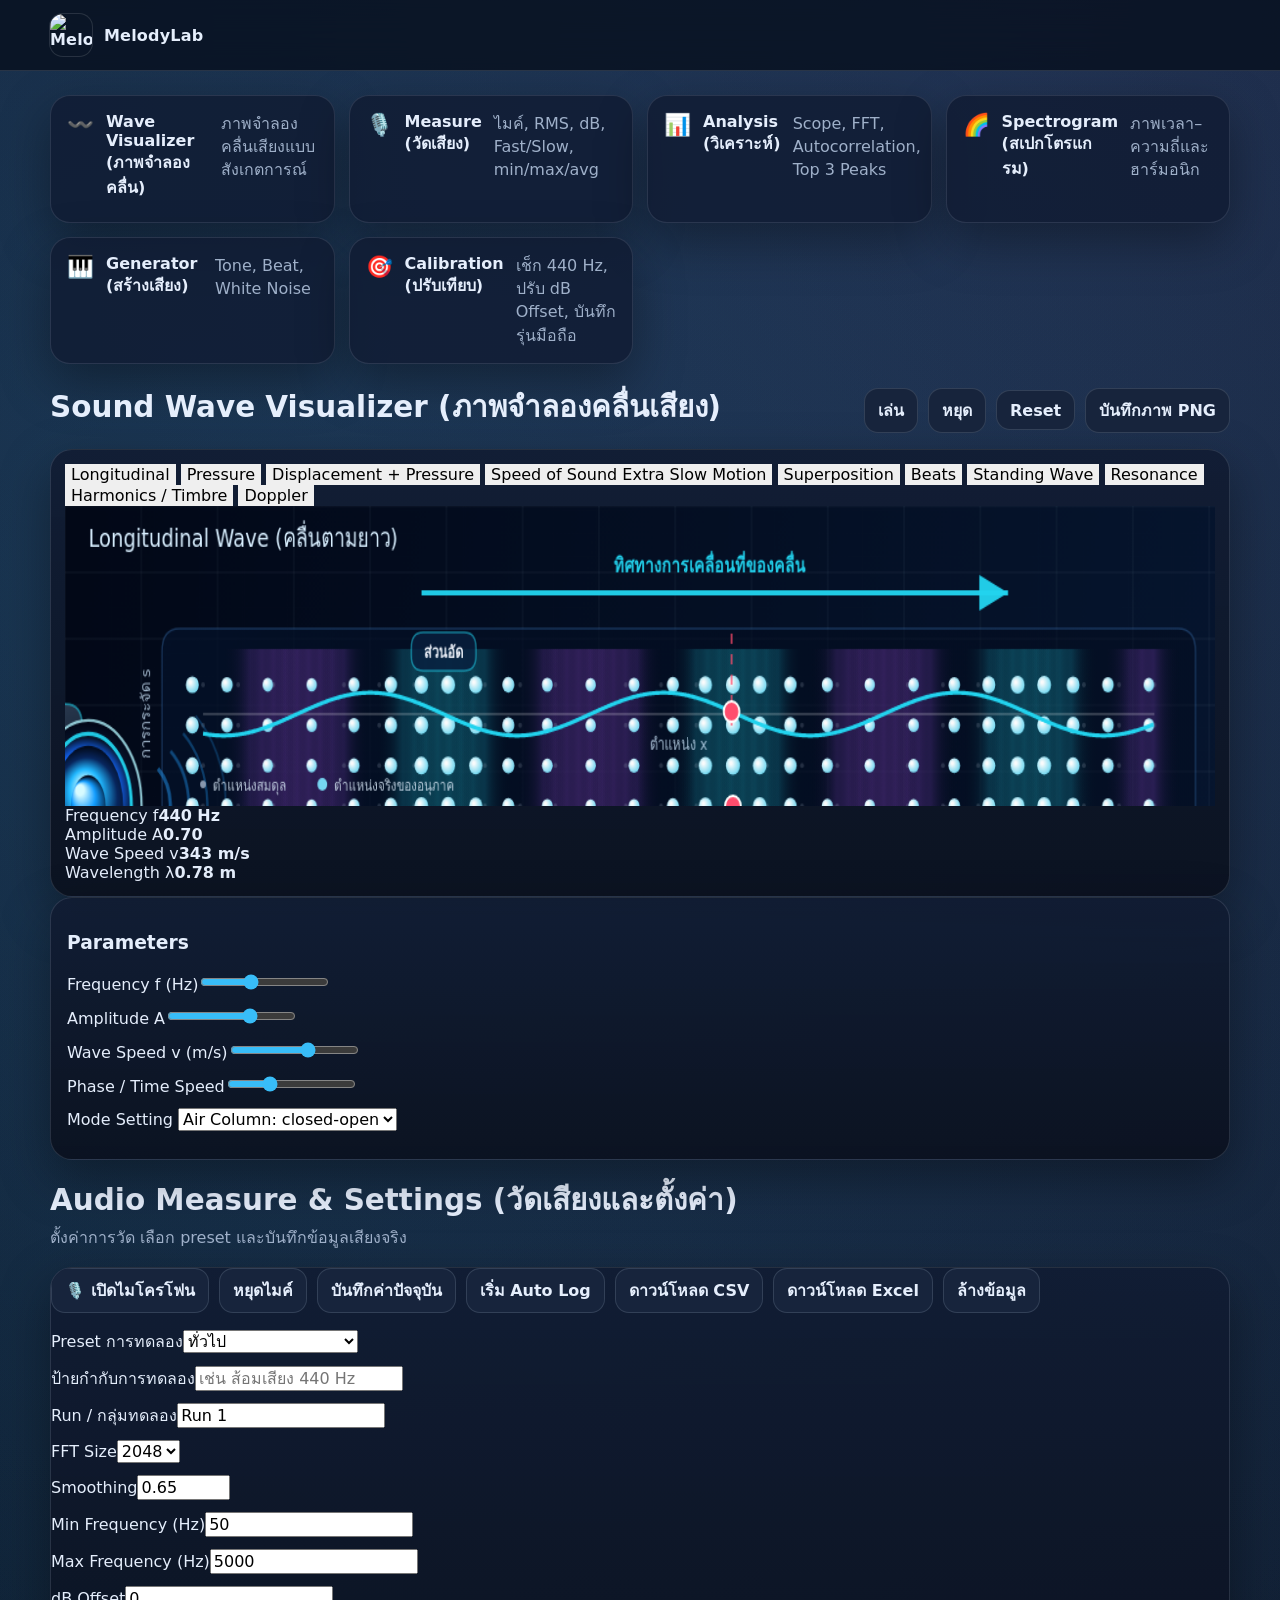
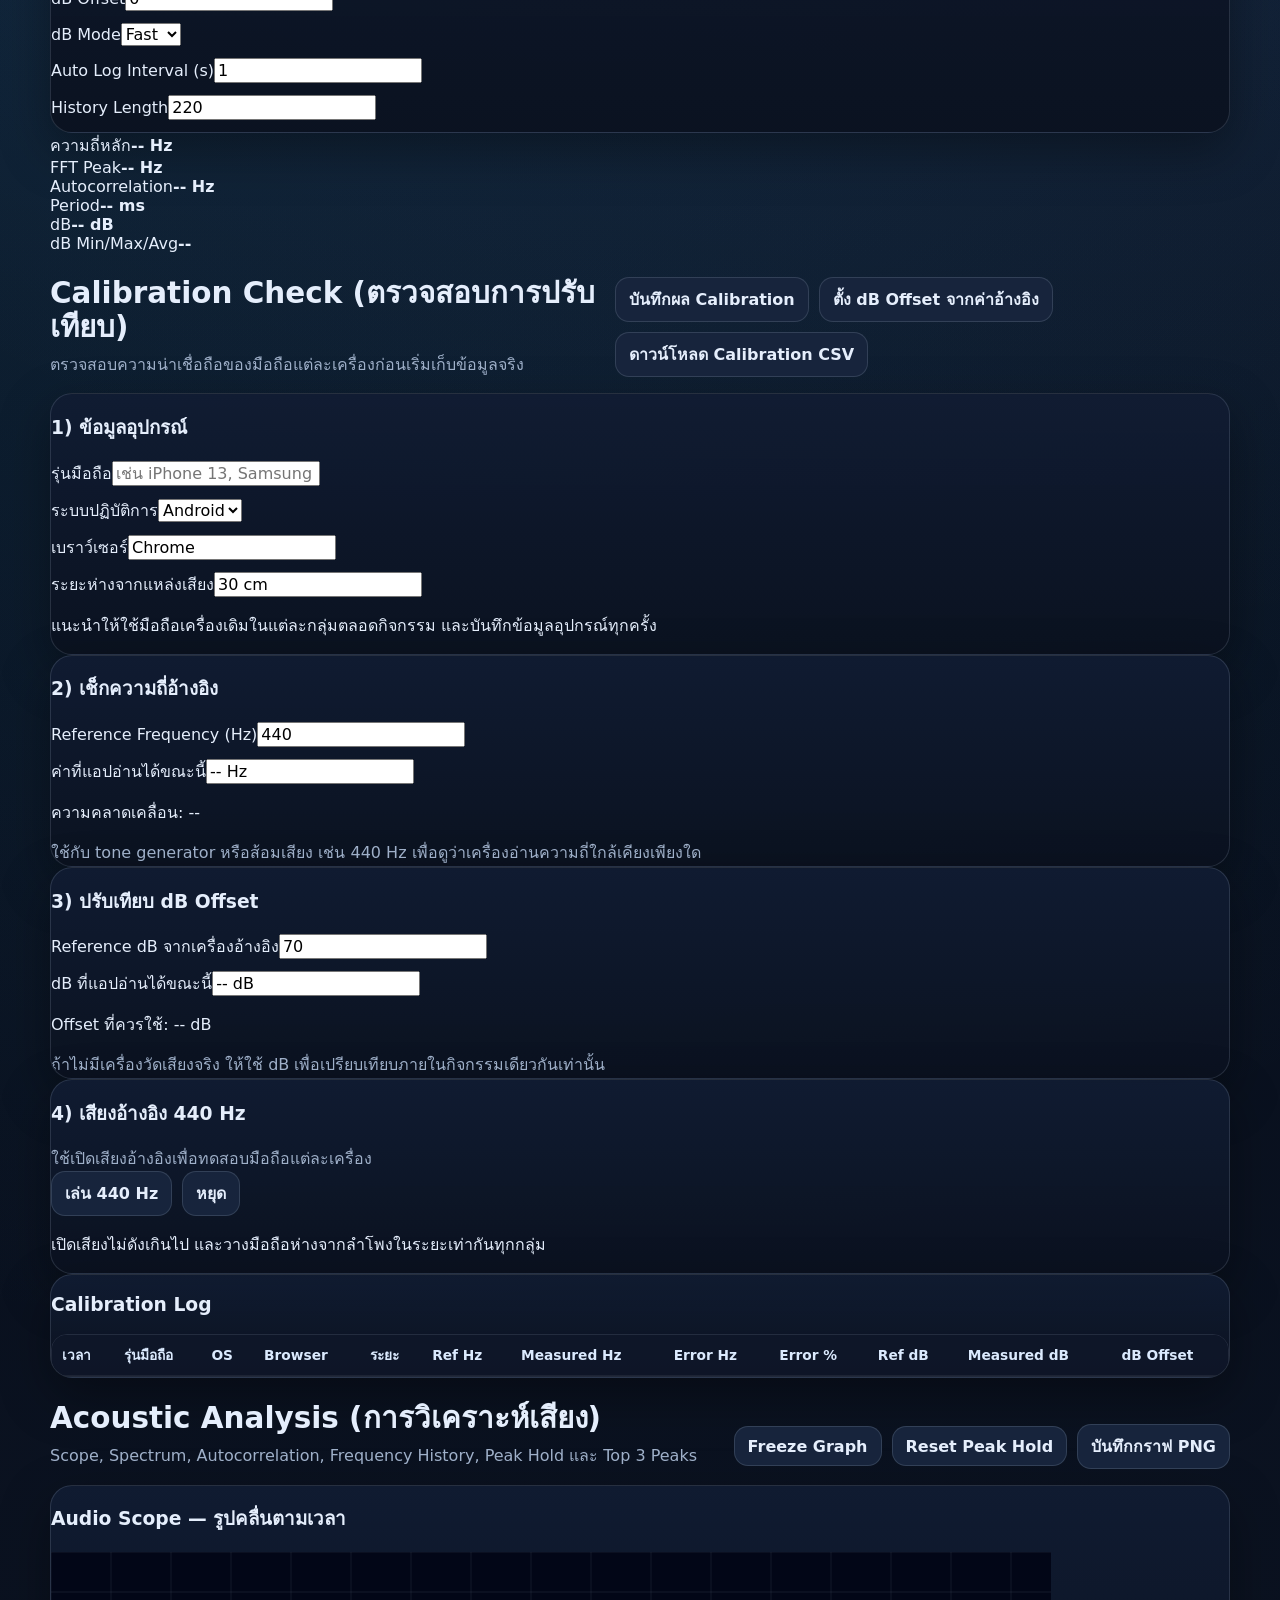
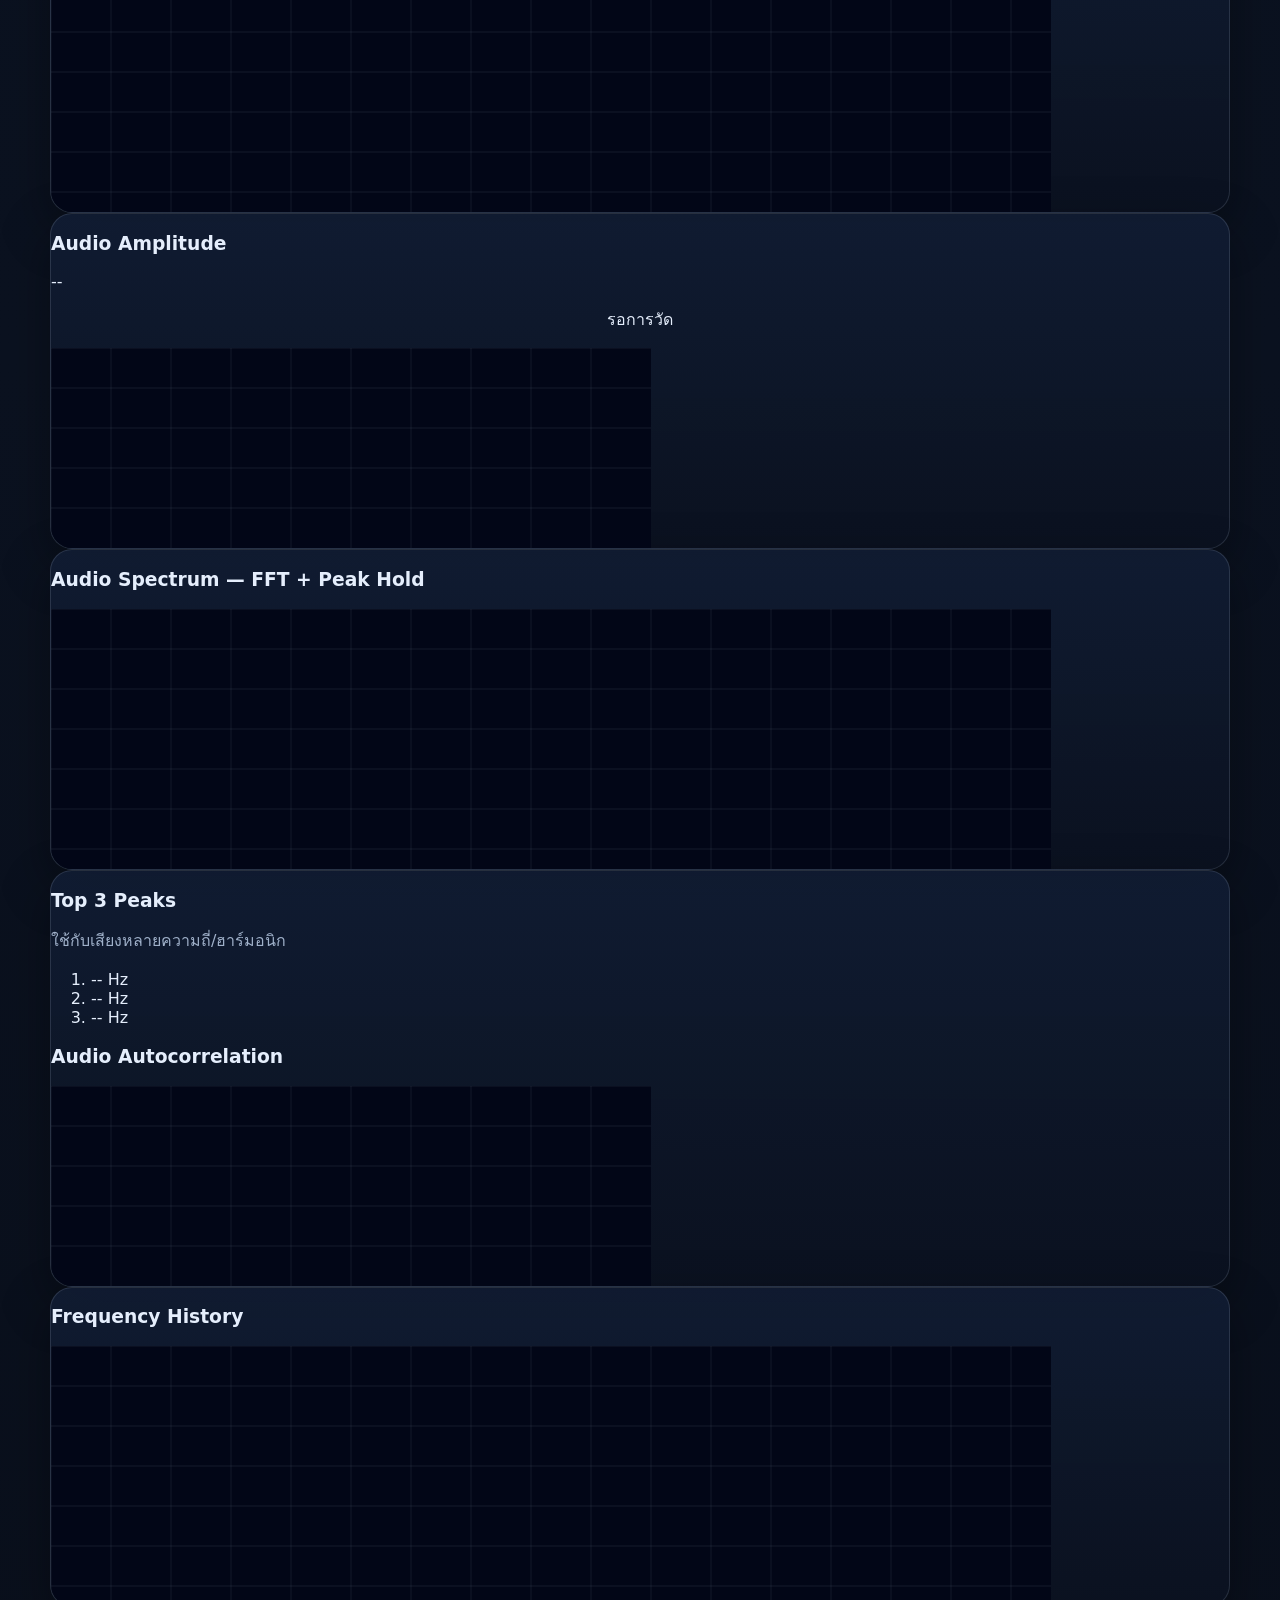
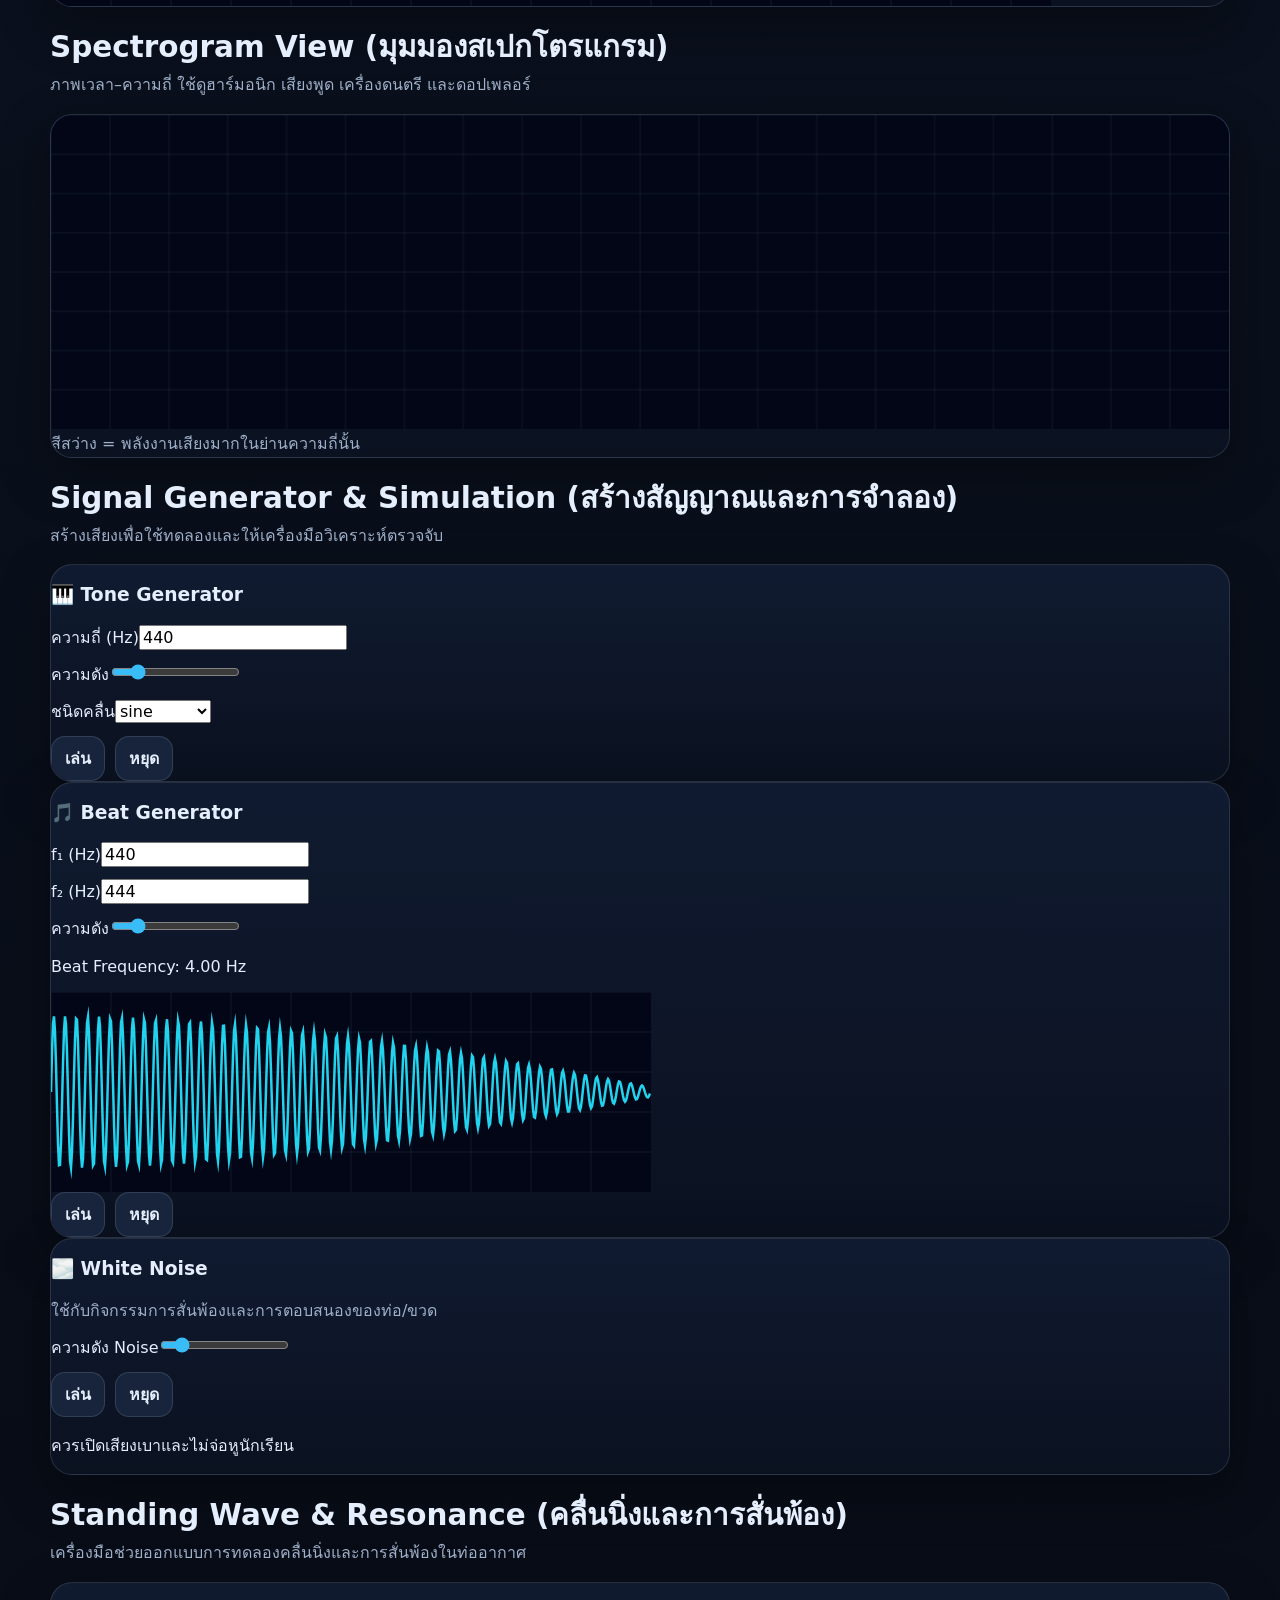
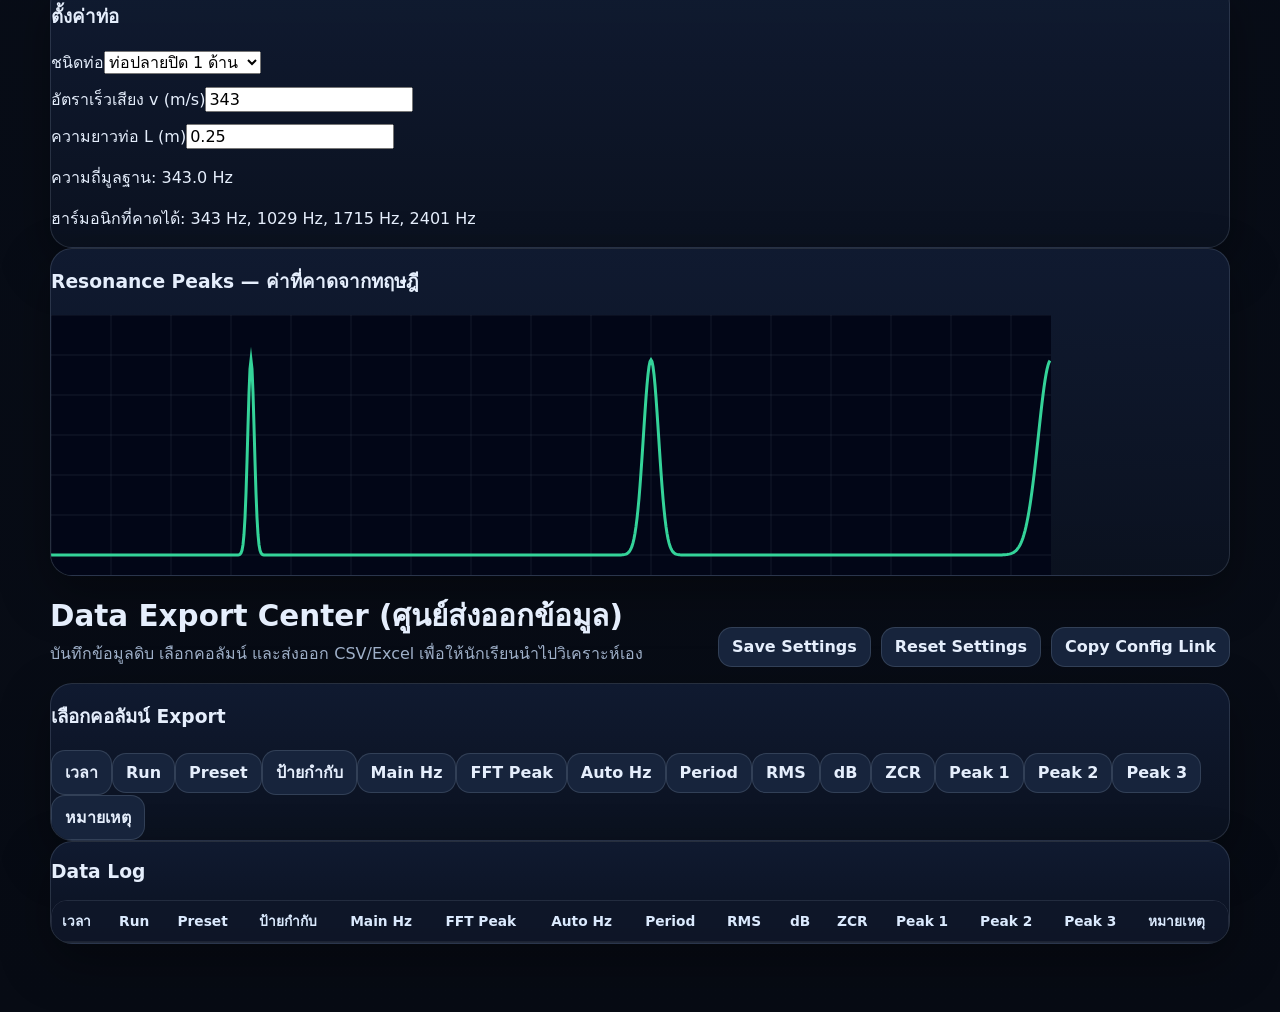
==== commit a2c5e6fe: "Add files via upload" ====
--- a/index.html
+++ b/index.html
@@ -1 +1,116 @@
-<!DOCTYPE html><html lang="th"><head><meta charset="UTF-8"><meta name="viewport" content="width=device-width, initial-scale=1.0"><title>MelodyLab</title><meta name="description" content="MelodyLab ห้องทดลองเสียงและเก็บข้อมูล ด้วยมือถือ"><meta name="theme-color" content="#0f172a"><link rel="manifest" href="manifest.json"><link rel="icon" type="image/png" href="icon-192.png"><link rel="apple-touch-icon" href="icon-192.png"><link rel="stylesheet" href="style.css"></head><body class="homeOnly"><header><div class="wrap nav"><a class="brand" href="index.html"><img src="icon-192.png" alt="MelodyLab"><span>MelodyLab</span></a></div></header><main class="wrap"><section class="section homeHero"><div class="card homeHeroCard"><div><h1>MelodyLab</h1><p>ห้องทดลองเสียงและคลื่นด้วยมือถือ สำหรับวัดเสียง วิเคราะห์ข้อมูล และเรียนรู้ฟิสิกส์ของเสียงผ่านภาพจำลอง</p></div><span class="heroBadge">Sound Lab • Visualizer • Data Export</span></div></section><section class="section homeMenu"><div class="sectionHead"><div><h2>เครื่องมือหลัก</h2><p class="sub">เลือกเครื่องมือที่ต้องการใช้ในกิจกรรมการเรียนรู้</p></div></div><div class="menuGrid"><a class="menuItem" href="visualizer.html"><span class="icon">〰️</span><h3>Wave Visualizer (ภาพจำลองคลื่น)</h3><p>ภาพจำลองหัวข้อเสียงหลายเรื่อง เช่น สะท้อน หักเห เลี้ยวเบน ดอปเพลอร์ และคลื่นนิ่ง</p></a><a class="menuItem" href="measure.html"><span class="icon">🎙️</span><h3>Measure (วัดเสียง)</h3><p>ไมค์, RMS, dB, Fast/Slow, min/max/avg</p></a><a class="menuItem" href="analysis.html"><span class="icon">📊</span><h3>Analysis (วิเคราะห์)</h3><p>Scope, FFT, Autocorrelation และความถี่เด่น</p></a><a class="menuItem" href="spectrogram.html"><span class="icon">🌈</span><h3>Spectrogram (สเปกโตรแกรม)</h3><p>ภาพเวลา–ความถี่ ใช้ดูเสียงพูด ฮาร์มอนิก และการเปลี่ยนความถี่</p></a><a class="menuItem" href="generator.html"><span class="icon">🎹</span><h3>Generator (สร้างเสียง)</h3><p>Tone, Beat และ White Noise สำหรับกิจกรรมทดลอง</p></a><a class="menuItem" href="calibration.html"><span class="icon">🎯</span><h3>Calibration (ปรับเทียบ)</h3><p>เช็ก 440 Hz, ปรับ dB Offset และบันทึกรุ่นมือถือ</p></a></div></section><section class="section homeMenu"><div class="sectionHead"><div><h2>หัวข้อที่กำลังปรับในชุดนี้</h2><p class="sub">ยังเป็นส่วนหนึ่งของ MelodyLab หลัก ไม่ใช่แอปแยกเฉพาะหัวข้อเดียว</p></div></div><div class="menuGrid"><a class="menuItem featuredTopic" href="visualizer_sound_diffraction.html"><span class="icon">🕳️</span><h3>Sound Diffraction (การเลี้ยวเบนของเสียง)</h3><p>เสียงผ่านช่องเปิดเดี่ยว แผ่ออกเข้าสู่บริเวณเงาเสียง และแสดงโปรไฟล์ความเข้มเสียงสัมพัทธ์ I/I₀ ที่แนวผู้ฟัง</p></a></div></section></main></body></html>+<!DOCTYPE html><html lang="th"><head><meta charset="UTF-8"><meta name="viewport" content="width=device-width, initial-scale=1.0"><title>MelodyLab</title><meta name="description" content="MelodyLab ห้องทดลองเสียงและเก็บข้อมูล ด้วยมือถือ"><meta name="theme-color" content="#0f172a"><link rel="manifest" href="manifest.json"><link rel="icon" type="image/png" href="icon-192.png"><link rel="apple-touch-icon" href="icon-192.png"><link rel="stylesheet" href="style.css"></head><body class="homeOnly"><header><div class="wrap nav"><a class="brand" href="index.html"><img src="icon-192.png" alt="MelodyLab"><span>MelodyLab</span></a></div></header><main class="wrap"><section class="section homeMenu"><div class="menuGrid"><a class="menuItem" href="visualizer.html"><span class="icon">〰️</span><h3>Wave Visualizer (ภาพจำลองคลื่น)</h3><p>ภาพจำลองคลื่นเสียงแบบสังเกตการณ์</p></a><a class="menuItem" href="measure.html"><span class="icon">🎙️</span><h3>Measure (วัดเสียง)</h3><p>ไมค์, RMS, dB, Fast/Slow, min/max/avg</p></a><a class="menuItem" href="analysis.html"><span class="icon">📊</span><h3>Analysis (วิเคราะห์)</h3><p>Scope, FFT, Autocorrelation, Top 3 Peaks</p></a><a class="menuItem" href="spectrogram.html"><span class="icon">🌈</span><h3>Spectrogram (สเปกโตรแกรม)</h3><p>ภาพเวลา–ความถี่และฮาร์มอนิก</p></a><a class="menuItem" href="generator.html"><span class="icon">🎹</span><h3>Generator (สร้างเสียง)</h3><p>Tone, Beat, White Noise</p></a><a class="menuItem" href="calibration.html"><span class="icon">🎯</span><h3>Calibration (ปรับเทียบ)</h3><p>เช็ก 440 Hz, ปรับ dB Offset, บันทึกรุ่นมือถือ</p></a></div></section>
+<section class="section" id="visualizer">
+  <div class="sectionHead">
+    <div>
+      <h2>Sound Wave Visualizer (ภาพจำลองคลื่นเสียง)</h2>
+      
+    </div>
+    <div class="actions">
+      <button id="vizPlayBtn">เล่น</button>
+      <button id="vizPauseBtn" class="secondary">หยุด</button>
+      <button id="vizResetBtn" class="secondary">Reset</button>
+      <button id="vizExportBtn" class="secondary">บันทึกภาพ PNG</button>
+    </div>
+  </div>
+  <div class="visualizerGrid">
+    <div class="card mainViz">
+      <div class="vizModeBar">
+        <button class="active" data-viz="longitudinal">Longitudinal</button>
+        <button data-viz="pressure">Pressure</button>
+        <button data-viz="displacementPressure">Displacement + Pressure</button>
+        <button data-viz="speedSound">Speed of Sound Extra Slow Motion</button>
+        <button type="button" data-viz="superposition" onclick="location.href='visualizer_superposition.html'">Superposition</button>
+        <button type="button" data-viz="beatsViz" onclick="location.href='visualizer_beatsViz.html'">Beats</button>
+        <button data-viz="standingAir">Standing Wave</button>
+        <button data-viz="resonanceViz">Resonance</button>
+        <button data-viz="harmonicsViz">Harmonics / Timbre</button>
+        <button data-viz="dopplerViz">Doppler</button>
+      </div>
+      <canvas id="visualizerCanvas" width="1200" height="520"></canvas>
+      <div class="vizReadout">
+        <div><label>Frequency f</label><b id="vizFreqOut">440 Hz</b></div>
+        <div><label>Amplitude A</label><b id="vizAmpOut">0.70</b></div>
+        <div><label>Wave Speed v</label><b id="vizSpeedOut">343 m/s</b></div>
+        <div><label>Wavelength λ</label><b id="vizLambdaOut">0.78 m</b></div>
+      </div>
+    </div>
+
+    <div class="card controlViz">
+      <h3>Parameters</h3>
+      <div class="field"><label>Frequency f (Hz)</label><input id="vizFreq" type="range" min="100" max="1000" step="10" value="440"></div>
+      <div class="field"><label>Amplitude A</label><input id="vizAmp" type="range" min="0.1" max="1.0" step="0.05" value="0.70"></div>
+      <div class="field"><label>Wave Speed v (m/s)</label><input id="vizSpeed" type="range" min="250" max="400" step="1" value="343"></div>
+      <div class="field"><label>Phase / Time Speed</label><input id="vizTimeSpeed" type="range" min="0.1" max="3.0" step="0.1" value="1.0"></div>
+      <div class="field"><label>Mode Setting</label>
+        <select id="vizSubMode">
+          <option value="closed">Air Column: closed-open</option>
+          <option value="open">Air Column: open-open</option>
+          <option value="sine">Timbre: sine</option>
+          <option value="square">Timbre: square</option>
+          <option value="sawtooth">Timbre: sawtooth</option>
+        </select>
+      </div>
+      
+    </div>
+  </div>
+</section>
+
+<section class="section" id="measure"><div class="sectionHead"><div><h2><span id="micDot" class="statusDot"></span>Audio Measure & Settings (วัดเสียงและตั้งค่า)</h2><p class="sub">ตั้งค่าการวัด เลือก preset และบันทึกข้อมูลเสียงจริง</p></div></div><div class="card full"><div class="actions"><button id="startMic">🎙️ เปิดไมโครโฟน</button><button id="stopMic" class="secondary" disabled>หยุดไมค์</button><button id="captureBtn" class="good" disabled>บันทึกค่าปัจจุบัน</button><button id="autoLogBtn" class="secondary" disabled>เริ่ม Auto Log</button><button id="downloadBtn" class="secondary">ดาวน์โหลด CSV</button><button id="downloadExcelBtn" class="secondary">ดาวน์โหลด Excel</button><button id="clearBtn" class="warn">ล้างข้อมูล</button></div><p id="micStatus" class="note hidden"></p><div class="formGrid"><div class="field"><label>Preset การทดลอง</label><select id="preset"><option value="general">ทั่วไป</option><option value="tone">ส้อมเสียง/เสียงเดี่ยว</option><option value="voice">เสียงพูด</option><option value="beat">บีตส์</option><option value="resonance">ท่ออากาศ/การสั่นพ้อง</option><option value="doppler">ดอปเพลอร์</option><option value="environment">เสียงสิ่งแวดล้อม</option></select></div><div class="field"><label>ป้ายกำกับการทดลอง</label><input id="labelInput" placeholder="เช่น ส้อมเสียง 440 Hz"></div><div class="field"><label>Run / กลุ่มทดลอง</label><input id="runInput" value="Run 1"></div><div class="field teacherSetting"><label>FFT Size</label><select id="fftSize"><option>1024</option><option selected>2048</option><option>4096</option><option>8192</option></select></div><div class="field teacherSetting"><label>Smoothing</label><input id="smoothing" type="number" min="0" max="0.95" step="0.05" value="0.65"></div><div class="field"><label>Min Frequency (Hz)</label><input id="minFreq" type="number" value="50"></div><div class="field"><label>Max Frequency (Hz)</label><input id="maxFreq" type="number" value="5000"></div><div class="field"><label>dB Offset</label><input id="dbOffset" type="number" value="0" step="0.1"></div><div class="field"><label>dB Mode</label><select id="dbMode"><option value="fast">Fast</option><option value="slow">Slow</option></select></div><div class="field"><label>Auto Log Interval (s)</label><input id="logInterval" type="number" value="1" step="0.5"></div><div class="field"><label>History Length</label><input id="historyLength" type="number" value="220"></div></div></div><div class="readouts"><div class="readout"><label>ความถี่หลัก</label><strong id="mainFreqOut">-- Hz</strong></div><div class="readout"><label>FFT Peak</label><strong id="fftOut">-- Hz</strong></div><div class="readout"><label>Autocorrelation</label><strong id="autoOut">-- Hz</strong></div><div class="readout"><label>Period</label><strong id="periodOut">-- ms</strong></div><div class="readout"><label>dB</label><strong id="dbOut">-- dB</strong></div><div class="readout"><label>dB Min/Max/Avg</label><strong id="dbStatsOut">--</strong></div></div></section>
+<section class="section" id="calibration">
+  <div class="sectionHead">
+    <div>
+      <h2>Calibration Check (ตรวจสอบการปรับเทียบ)</h2>
+      <p class="sub">ตรวจสอบความน่าเชื่อถือของมือถือแต่ละเครื่องก่อนเริ่มเก็บข้อมูลจริง</p>
+    </div>
+    <div class="actions">
+      <button id="captureCalBtn" class="good" disabled>บันทึกผล Calibration</button>
+      <button id="applyDbCalBtn" class="secondary">ตั้ง dB Offset จากค่าอ้างอิง</button>
+      <button id="downloadCalBtn" class="secondary">ดาวน์โหลด Calibration CSV</button>
+    </div>
+  </div>
+  <div class="grid">
+    <div class="card side">
+      <h3>1) ข้อมูลอุปกรณ์</h3>
+      <div class="field"><label>รุ่นมือถือ</label><input id="deviceModel" placeholder="เช่น iPhone 13, Samsung A53"></div>
+      <div class="field"><label>ระบบปฏิบัติการ</label><select id="deviceOS"><option>Android</option><option>iOS</option><option>อื่น ๆ</option></select></div>
+      <div class="field"><label>เบราว์เซอร์</label><input id="browserName" placeholder="เช่น Chrome, Safari"></div>
+      <div class="field"><label>ระยะห่างจากแหล่งเสียง</label><input id="calDistance" value="30 cm"></div>
+      <p class="note compact">แนะนำให้ใช้มือถือเครื่องเดิมในแต่ละกลุ่มตลอดกิจกรรม และบันทึกข้อมูลอุปกรณ์ทุกครั้ง</p>
+    </div>
+
+    <div class="card side">
+      <h3>2) เช็กความถี่อ้างอิง</h3>
+      <div class="field"><label>Reference Frequency (Hz)</label><input id="refFreq" type="number" value="440" step="0.1"></div>
+      <div class="field"><label>ค่าที่แอปอ่านได้ขณะนี้</label><input id="measuredFreqBox" readonly value="-- Hz"></div>
+      <p>ความคลาดเคลื่อน: <span class="pill" id="freqErrorOut">--</span></p>
+      <p class="small">ใช้กับ tone generator หรือส้อมเสียง เช่น 440 Hz เพื่อดูว่าเครื่องอ่านความถี่ใกล้เคียงเพียงใด</p>
+    </div>
+
+    <div class="card side">
+      <h3>3) ปรับเทียบ dB Offset</h3>
+      <div class="field"><label>Reference dB จากเครื่องอ้างอิง</label><input id="refDb" type="number" value="70" step="0.1"></div>
+      <div class="field"><label>dB ที่แอปอ่านได้ขณะนี้</label><input id="measuredDbBox" readonly value="-- dB"></div>
+      <p>Offset ที่ควรใช้: <span class="pill" id="dbCalOut">-- dB</span></p>
+      <p class="small">ถ้าไม่มีเครื่องวัดเสียงจริง ให้ใช้ dB เพื่อเปรียบเทียบภายในกิจกรรมเดียวกันเท่านั้น</p>
+    </div>
+
+    <div class="card side">
+      <h3>4) เสียงอ้างอิง 440 Hz</h3>
+      <p class="sub">ใช้เปิดเสียงอ้างอิงเพื่อทดสอบมือถือแต่ละเครื่อง</p>
+      <div class="actions"><button id="playCalTone">เล่น 440 Hz</button><button id="stopCalTone" class="secondary">หยุด</button></div>
+      <p class="note compact">เปิดเสียงไม่ดังเกินไป และวางมือถือห่างจากลำโพงในระยะเท่ากันทุกกลุ่ม</p>
+    </div>
+
+    <div class="card full">
+      <h3>Calibration Log</h3>
+      <div class="tableWrap">
+        <table>
+          <thead><tr><th>เวลา</th><th>รุ่นมือถือ</th><th>OS</th><th>Browser</th><th>ระยะ</th><th>Ref Hz</th><th>Measured Hz</th><th>Error Hz</th><th>Error %</th><th>Ref dB</th><th>Measured dB</th><th>dB Offset</th></tr></thead>
+          <tbody id="calBody"></tbody>
+        </table>
+      </div>
+    </div>
+  </div>
+</section>
+
+<section class="section" id="analysis"><div class="sectionHead"><div><h2>Acoustic Analysis (การวิเคราะห์เสียง)</h2><p class="sub">Scope, Spectrum, Autocorrelation, Frequency History, Peak Hold และ Top 3 Peaks</p></div><div class="actions"><button id="freezeBtn" class="secondary">Freeze Graph</button><button id="resetPeakBtn" class="secondary">Reset Peak Hold</button><button id="saveGraphsBtn" class="secondary">บันทึกกราฟ PNG</button></div></div><div class="grid"><div class="card wide"><h3>Audio Scope — รูปคลื่นตามเวลา</h3><canvas id="scopeCanvas" width="1000" height="260"></canvas></div><div class="card side"><h3>Audio Amplitude</h3><div class="meterBig" id="bigDb">--</div><p style="text-align:center"><span class="pill" id="dbLevel">รอการวัด</span></p><canvas id="ampCanvas" class="canvasSmall" width="600" height="200"></canvas></div><div class="card wide"><h3>Audio Spectrum — FFT + Peak Hold</h3><canvas id="spectrumCanvas" width="1000" height="260"></canvas></div><div class="card side"><h3>Top 3 Peaks</h3><p class="sub">ใช้กับเสียงหลายความถี่/ฮาร์มอนิก</p><ol id="topPeaks"><li>-- Hz</li><li>-- Hz</li><li>-- Hz</li></ol><h3>Audio Autocorrelation</h3><canvas id="autoCanvas" class="canvasSmall" width="600" height="200"></canvas></div><div class="card full"><h3>Frequency History</h3><canvas id="historyCanvas" width="1000" height="260"></canvas></div></div></section><section class="section" id="spectrogram"><div class="sectionHead"><div><h2>Spectrogram View (มุมมองสเปกโตรแกรม)</h2><p class="sub">ภาพเวลา–ความถี่ ใช้ดูฮาร์มอนิก เสียงพูด เครื่องดนตรี และดอปเพลอร์</p></div></div><div class="card full"><canvas id="spectrogramCanvas" class="spectrogram" width="1200" height="320"></canvas><p class="small">สีสว่าง = พลังงานเสียงมากในย่านความถี่นั้น</p></div></section><section class="section" id="generator"><div class="sectionHead"><div><h2>Signal Generator & Simulation (สร้างสัญญาณและการจำลอง)</h2><p class="sub">สร้างเสียงเพื่อใช้ทดลองและให้เครื่องมือวิเคราะห์ตรวจจับ</p></div></div><div class="grid"><div class="card third"><h3>🎹 Tone Generator</h3><div class="field"><label>ความถี่ (Hz)</label><input id="toneFreq" type="number" value="440"></div><div class="field"><label>ความดัง</label><input id="toneVol" type="range" min="0" max="0.35" step="0.01" value="0.06"></div><div class="field"><label>ชนิดคลื่น</label><select id="toneType"><option>sine</option><option>square</option><option>triangle</option><option>sawtooth</option></select></div><div class="actions"><button id="playTone">เล่น</button><button id="stopTone" class="secondary">หยุด</button></div></div><div class="card third"><h3>🎵 Beat Generator</h3><div class="field"><label>f₁ (Hz)</label><input id="beatF1" type="number" value="440"></div><div class="field"><label>f₂ (Hz)</label><input id="beatF2" type="number" value="444"></div><div class="field"><label>ความดัง</label><input id="beatVol" type="range" min="0" max="0.35" step="0.01" value="0.06"></div><p>Beat Frequency: <span class="pill" id="beatOut">-- Hz</span></p><canvas id="beatCanvas" class="canvasSmall" width="600" height="200"></canvas><div class="actions"><button id="playBeat">เล่น</button><button id="stopBeat" class="secondary">หยุด</button></div></div><div class="card third"><h3>🌫️ White Noise</h3><p class="sub">ใช้กับกิจกรรมการสั่นพ้องและการตอบสนองของท่อ/ขวด</p><div class="field"><label>ความดัง Noise</label><input id="noiseVol" type="range" min="0" max="0.25" step="0.01" value="0.03"></div><div class="actions"><button id="playNoise">เล่น</button><button id="stopNoise" class="secondary">หยุด</button></div><p class="note compact">ควรเปิดเสียงเบาและไม่จ่อหูนักเรียน</p></div></div></section><section class="section" id="resonance"><div class="sectionHead"><div><h2>Standing Wave & Resonance (คลื่นนิ่งและการสั่นพ้อง)</h2><p class="sub">เครื่องมือช่วยออกแบบการทดลองคลื่นนิ่งและการสั่นพ้องในท่ออากาศ</p></div></div><div class="grid"><div class="card side"><h3>ตั้งค่าท่อ</h3><div class="field"><label>ชนิดท่อ</label><select id="resMode"><option value="closed">ท่อปลายปิด 1 ด้าน</option><option value="open">ท่อปลายเปิด 2 ด้าน</option></select></div><div class="field"><label>อัตราเร็วเสียง v (m/s)</label><input id="resV" type="number" value="343"></div><div class="field"><label>ความยาวท่อ L (m)</label><input id="resL" type="number" value="0.25" step="0.01"></div><p>ความถี่มูลฐาน: <span class="pill" id="resOut">-- Hz</span></p><p>ฮาร์มอนิกที่คาดได้: <span class="pill" id="harmonicsOut">--</span></p></div><div class="card wide"><h3>Resonance Peaks — ค่าที่คาดจากทฤษฎี</h3><canvas id="resonanceCanvas" width="1000" height="260"></canvas></div></div></section><section class="section" id="session"><div class="sectionHead"><div><h2>Data Export Center (ศูนย์ส่งออกข้อมูล)</h2><p class="sub">บันทึกข้อมูลดิบ เลือกคอลัมน์ และส่งออก CSV/Excel เพื่อให้นักเรียนนำไปวิเคราะห์เอง</p></div><div class="actions"><button id="saveSettingsBtn" class="secondary">Save Settings</button><button id="resetSettingsBtn" class="secondary">Reset Settings</button><button id="configLinkBtn" class="secondary">Copy Config Link</button></div></div><div class="grid"><div class="card full"><h3>เลือกคอลัมน์ Export</h3><div class="toggle" id="columnToggles"></div></div><div class="card full"><h3>Data Log</h3><div class="tableWrap"><table><thead><tr id="logHead"></tr></thead><tbody id="logBody"></tbody></table></div></div></div></section></main><script src="app.js"></script></body></html>
